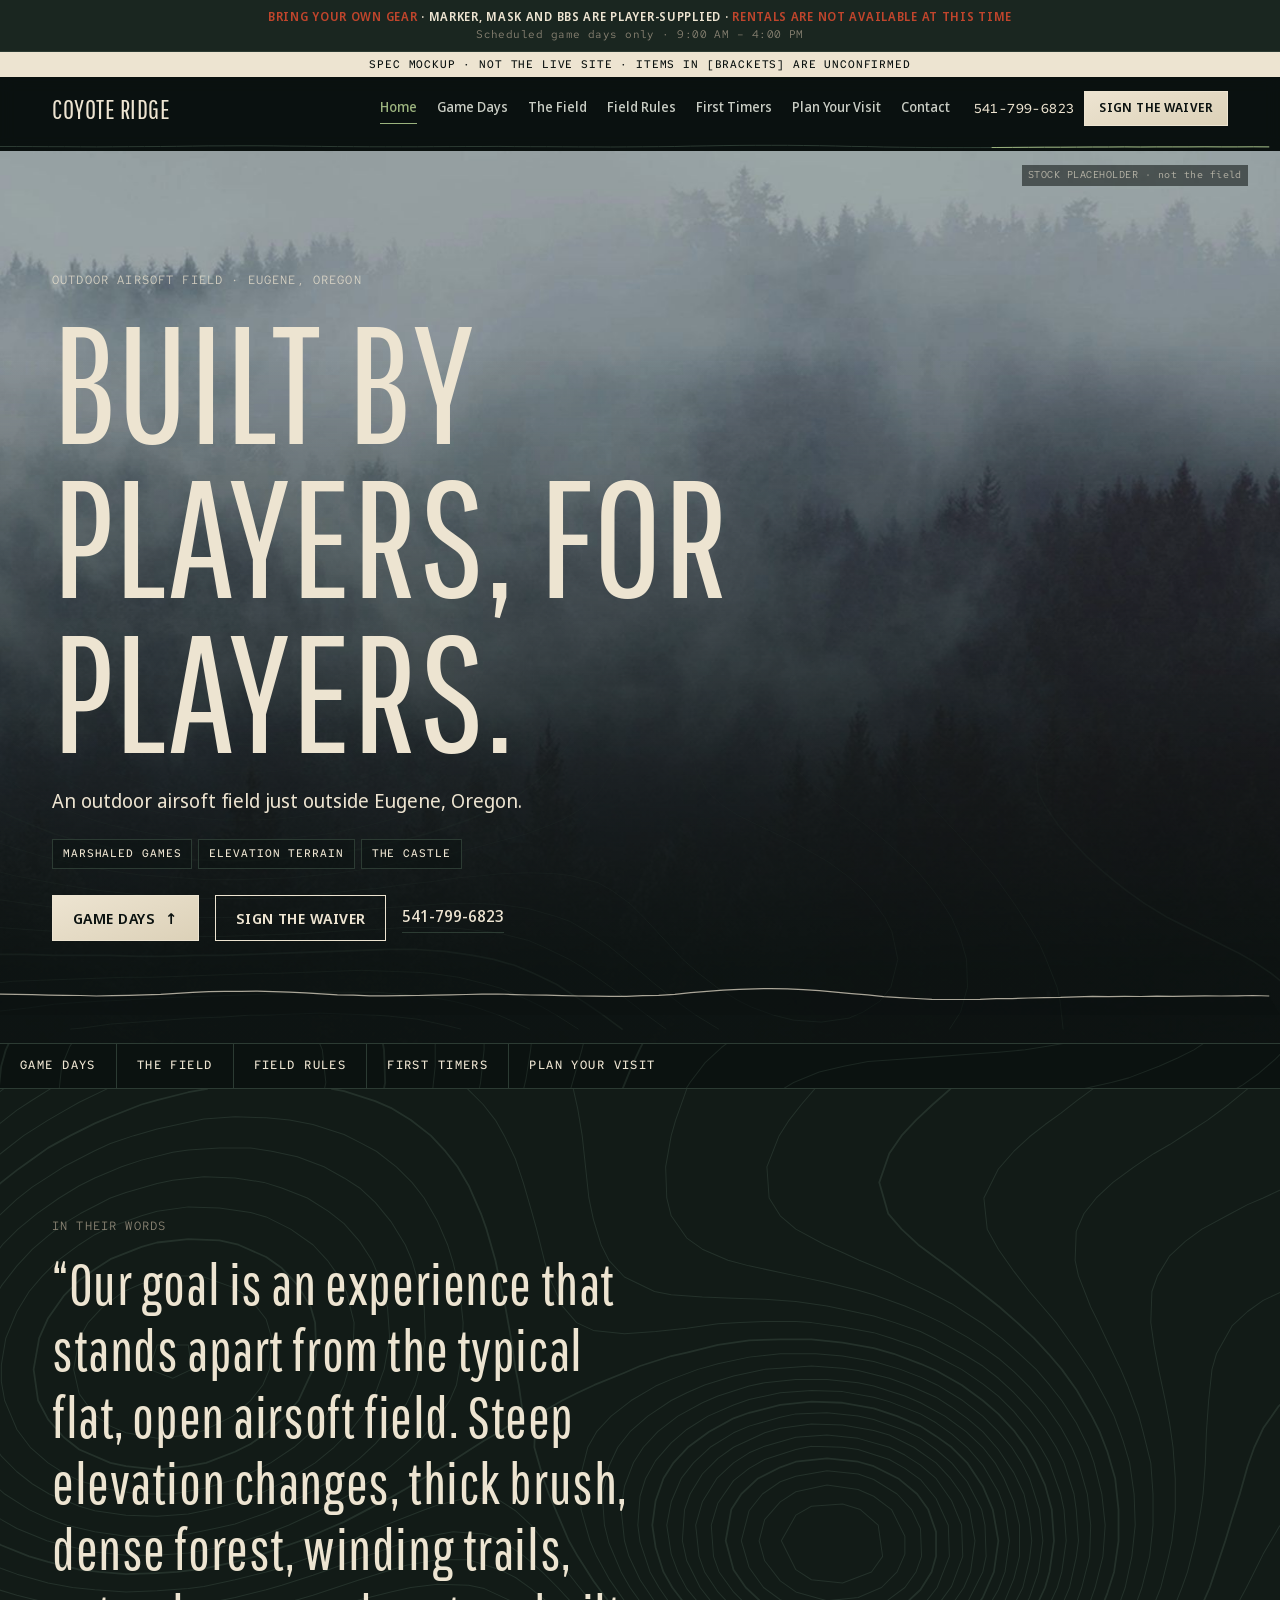
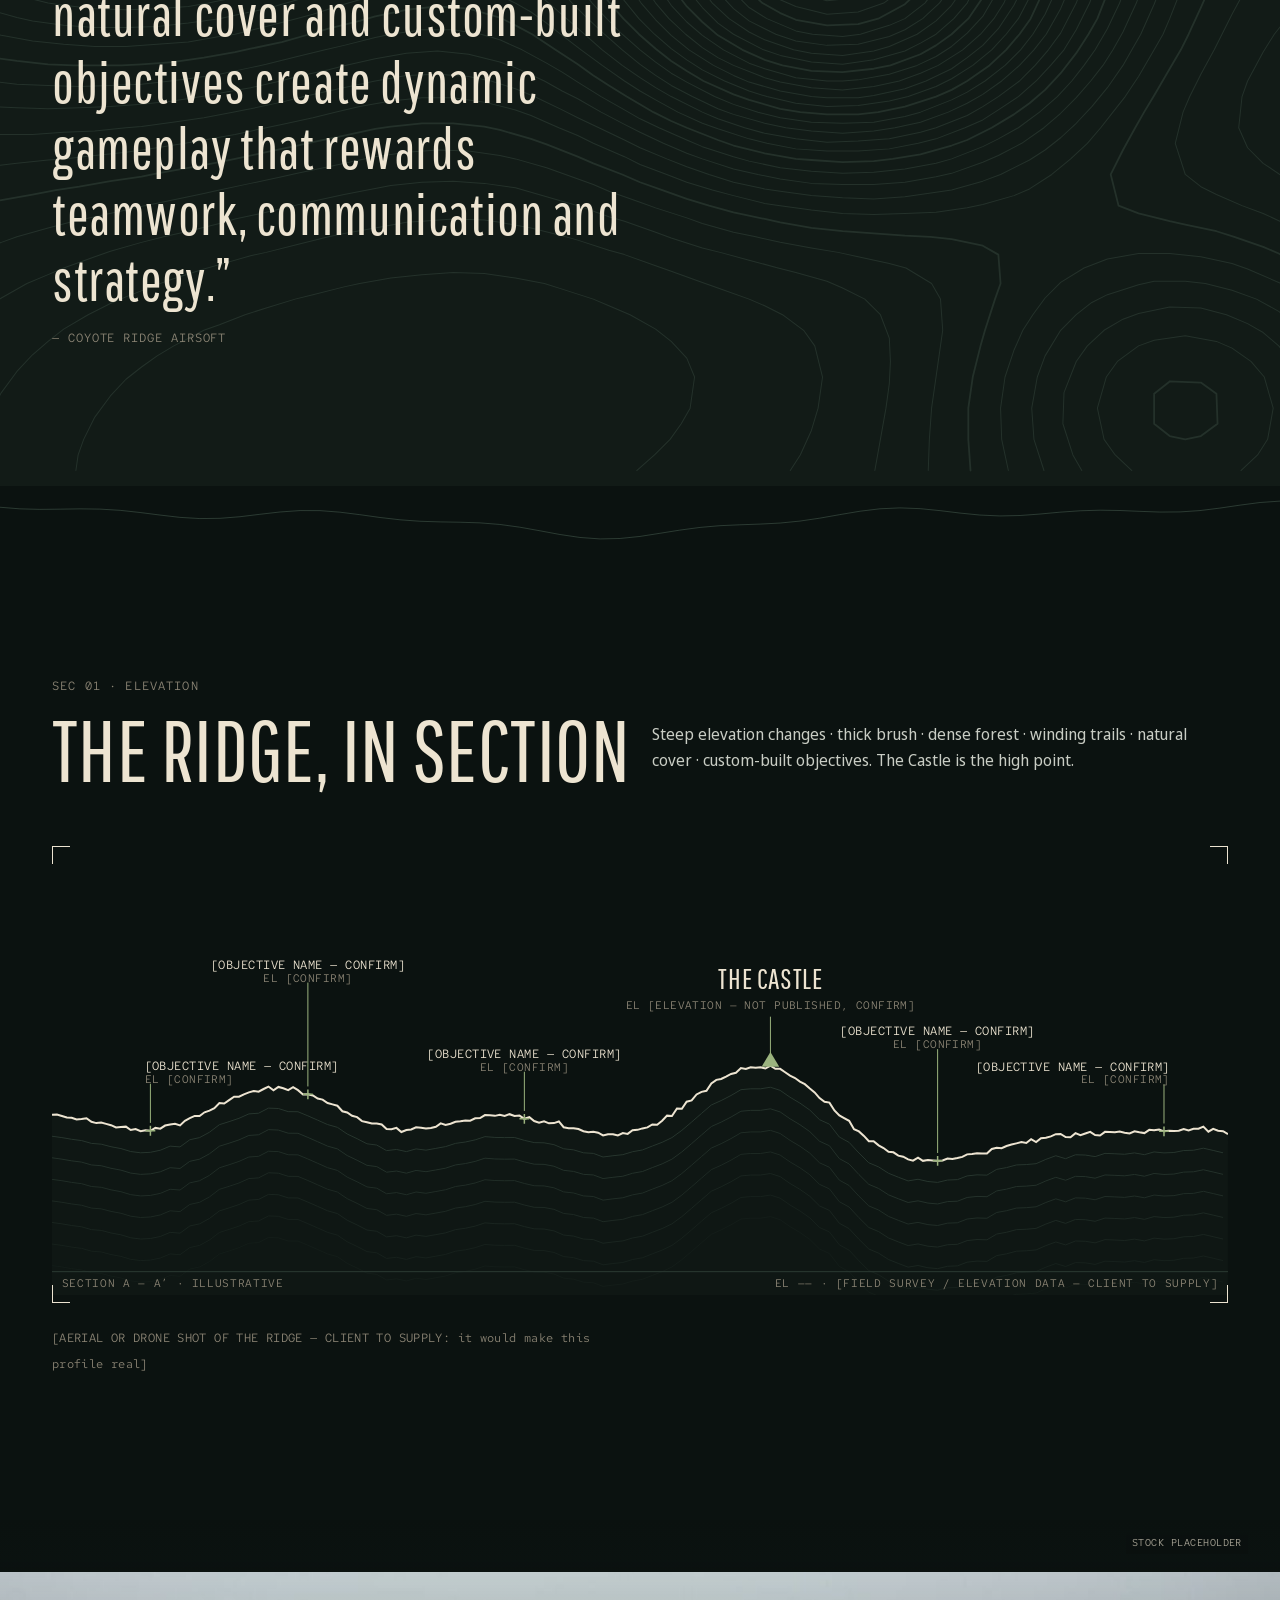
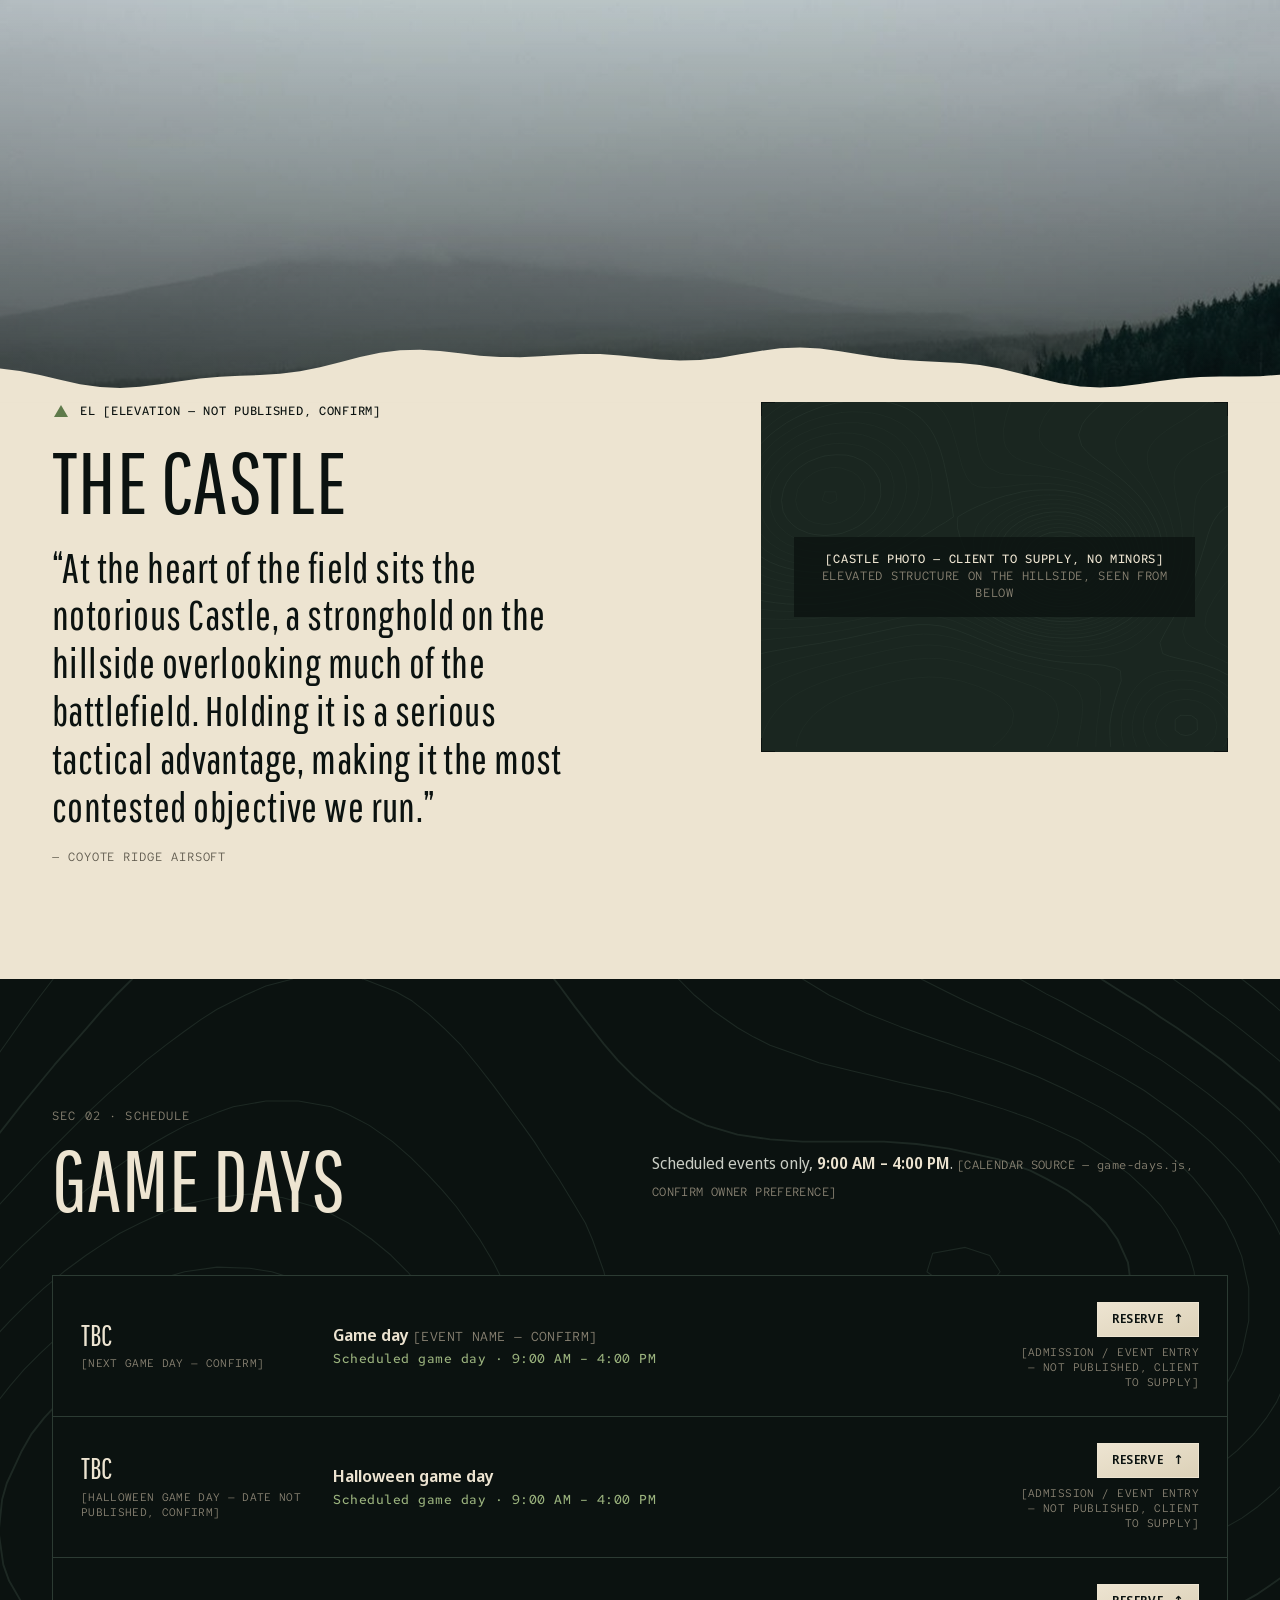
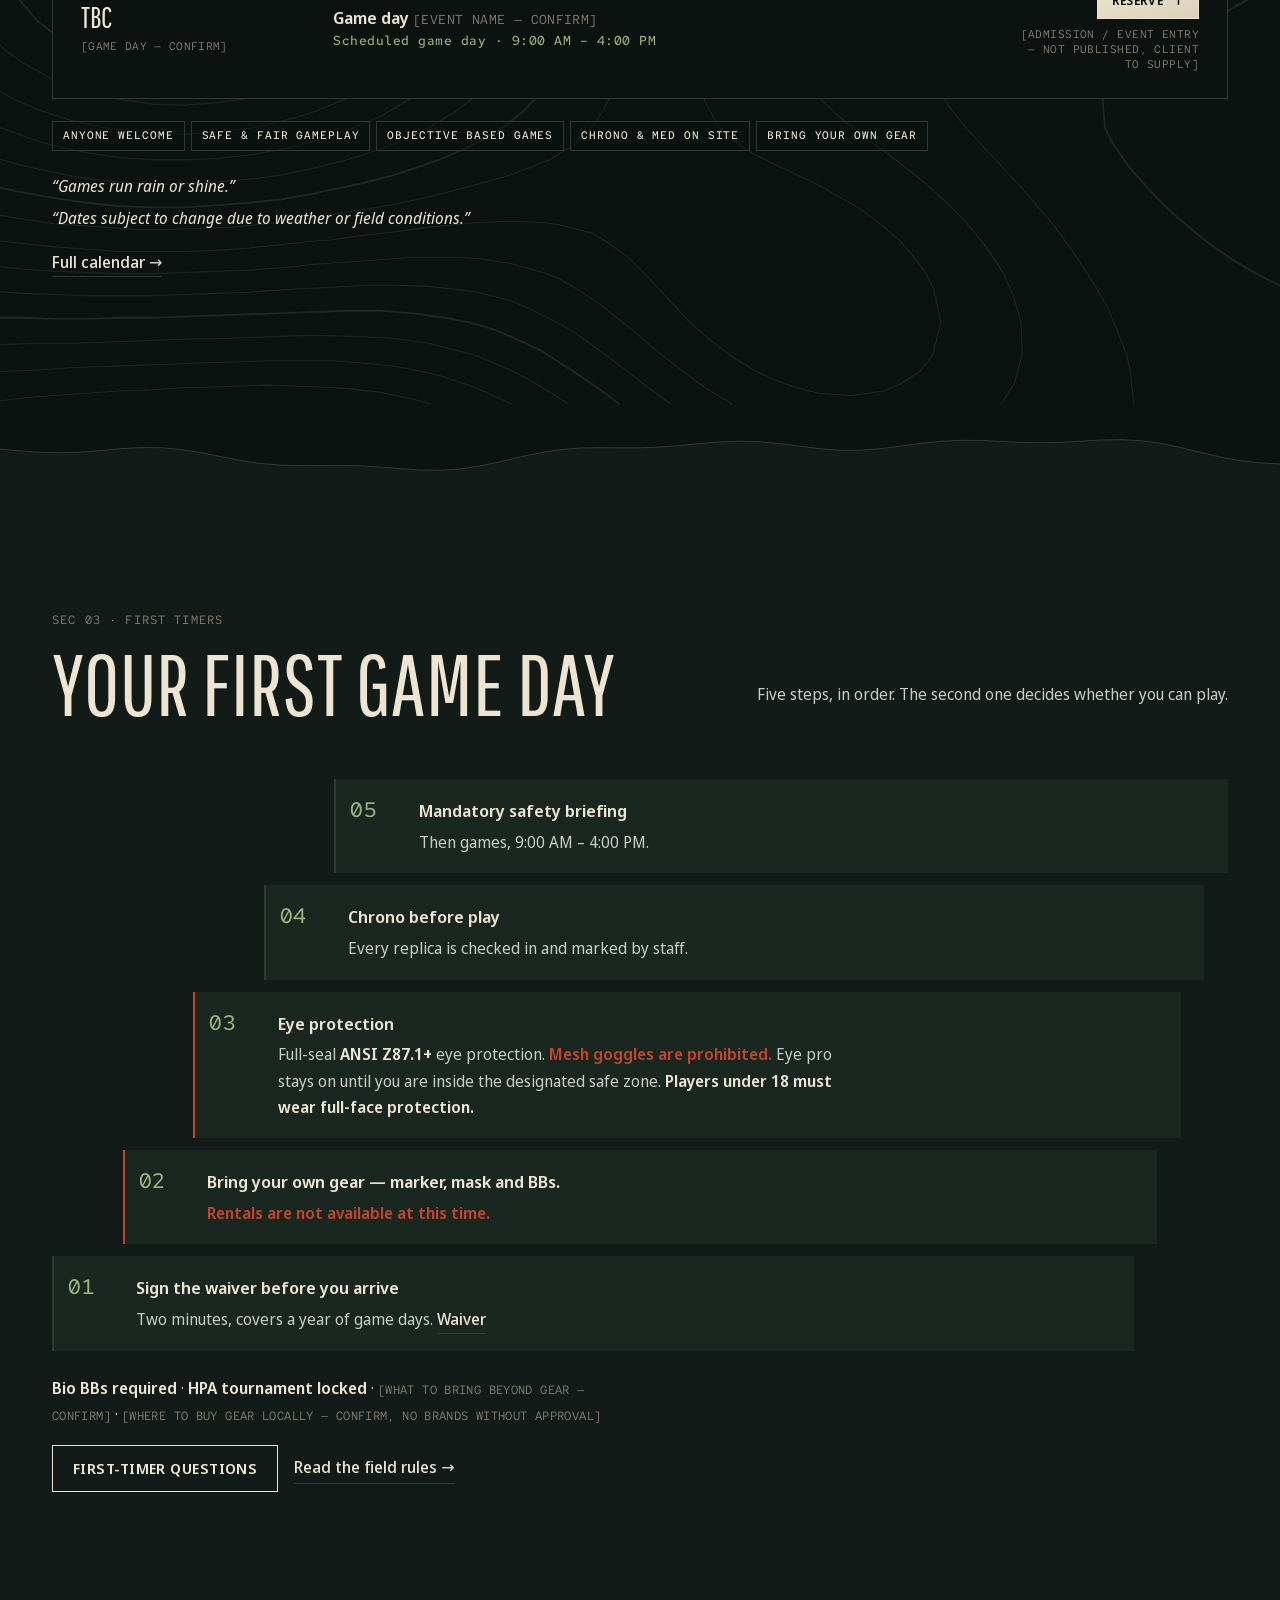
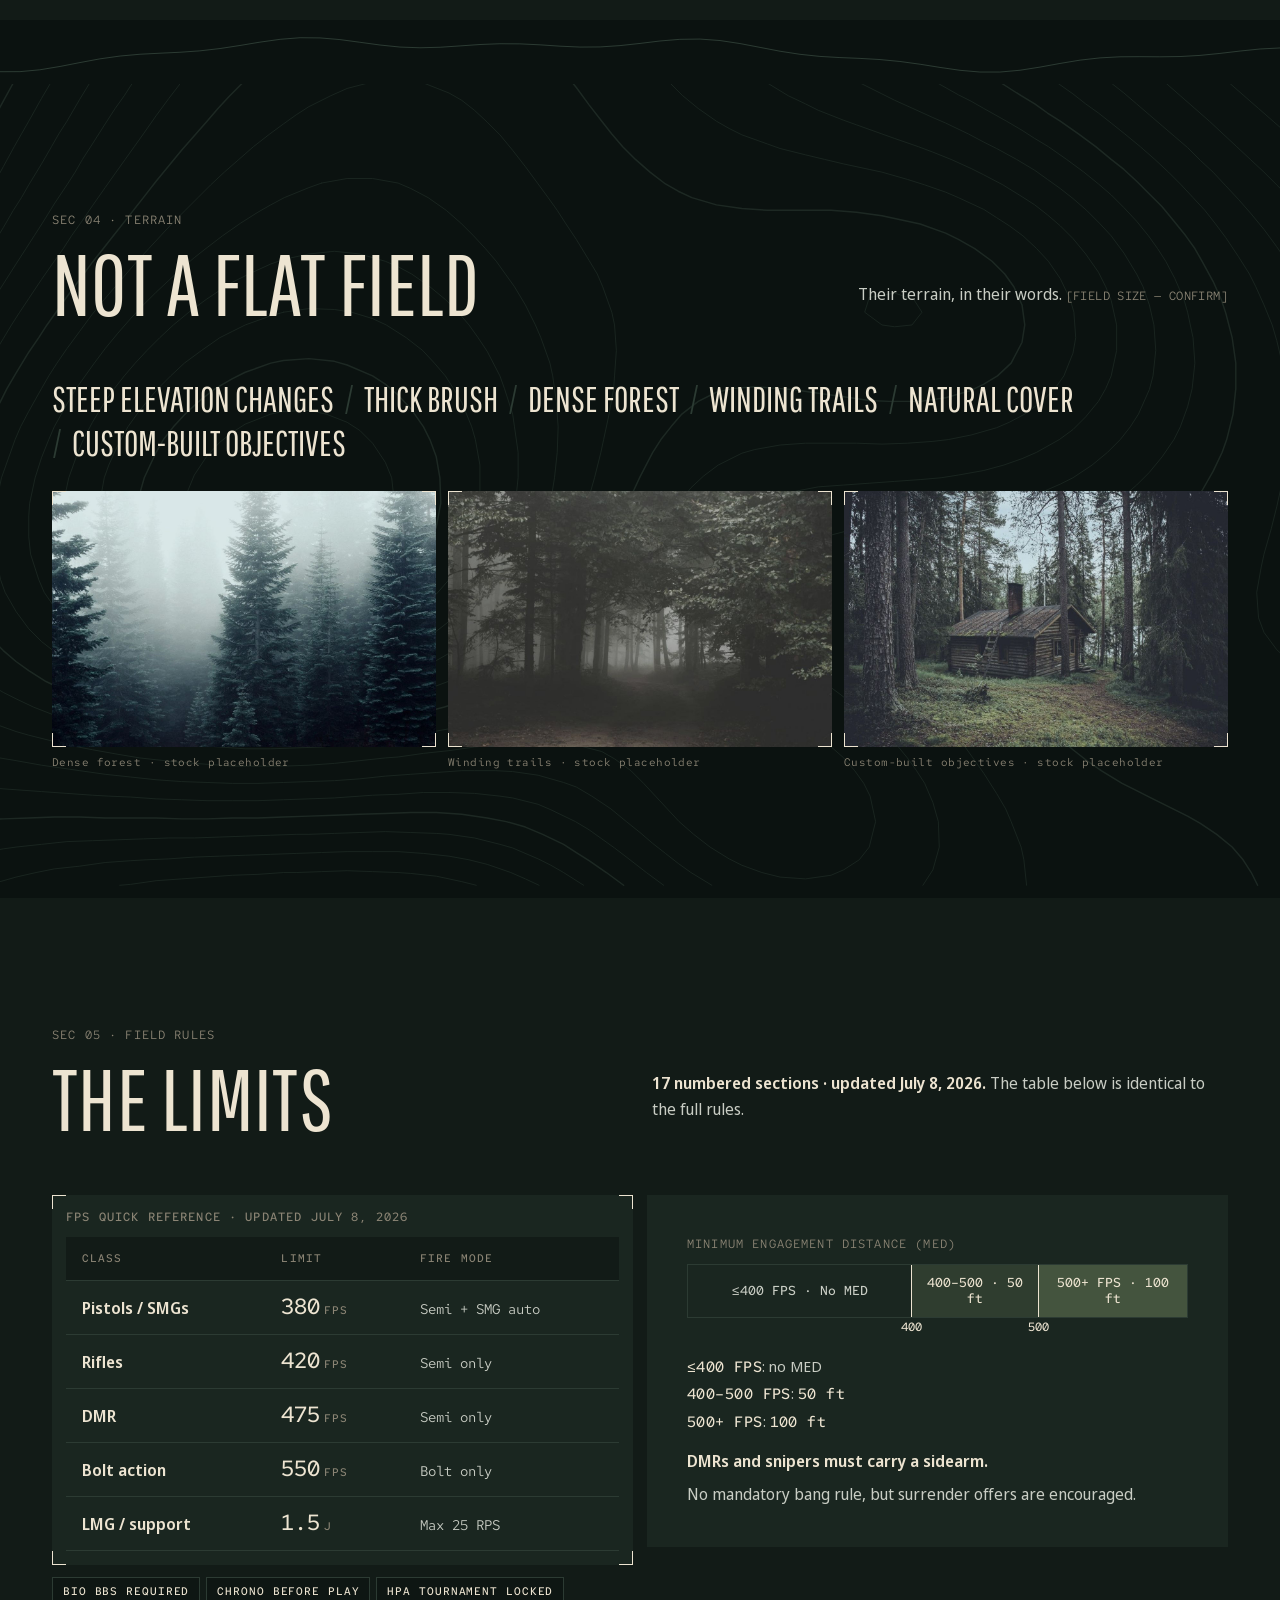
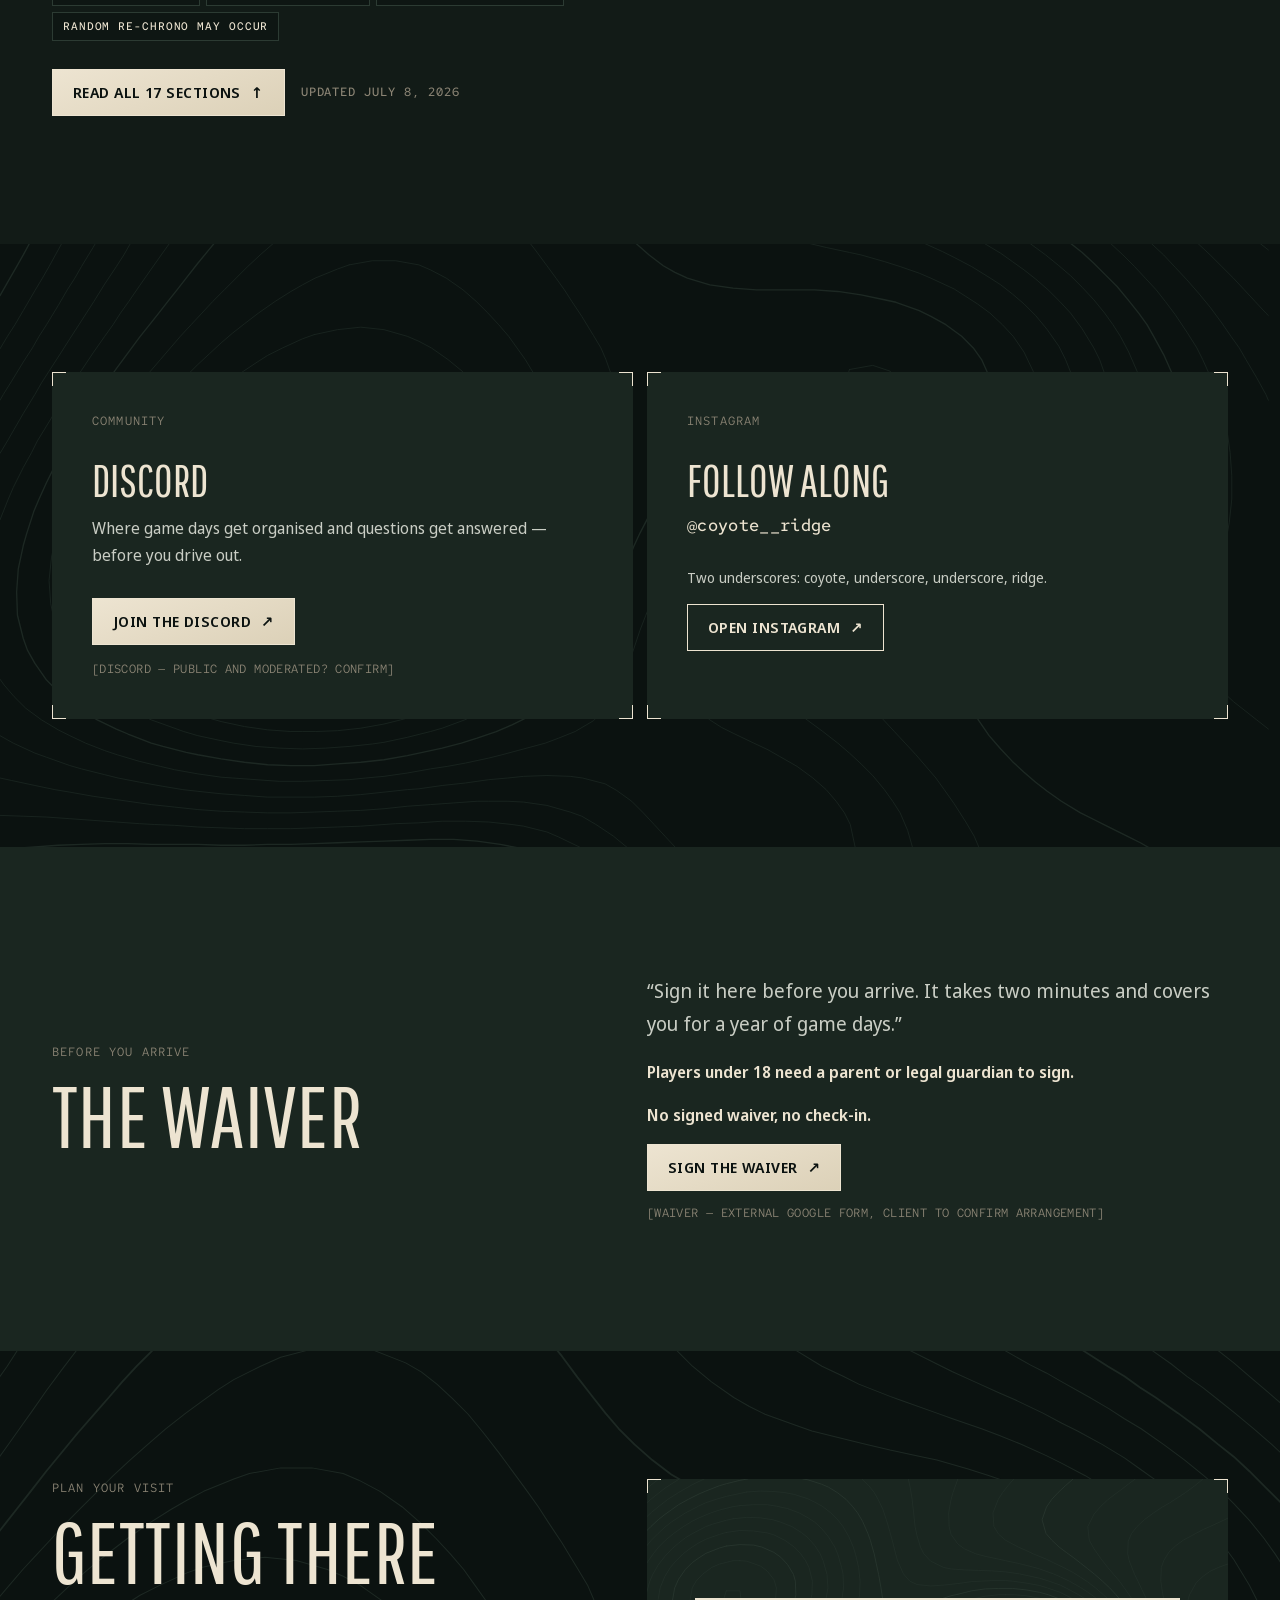
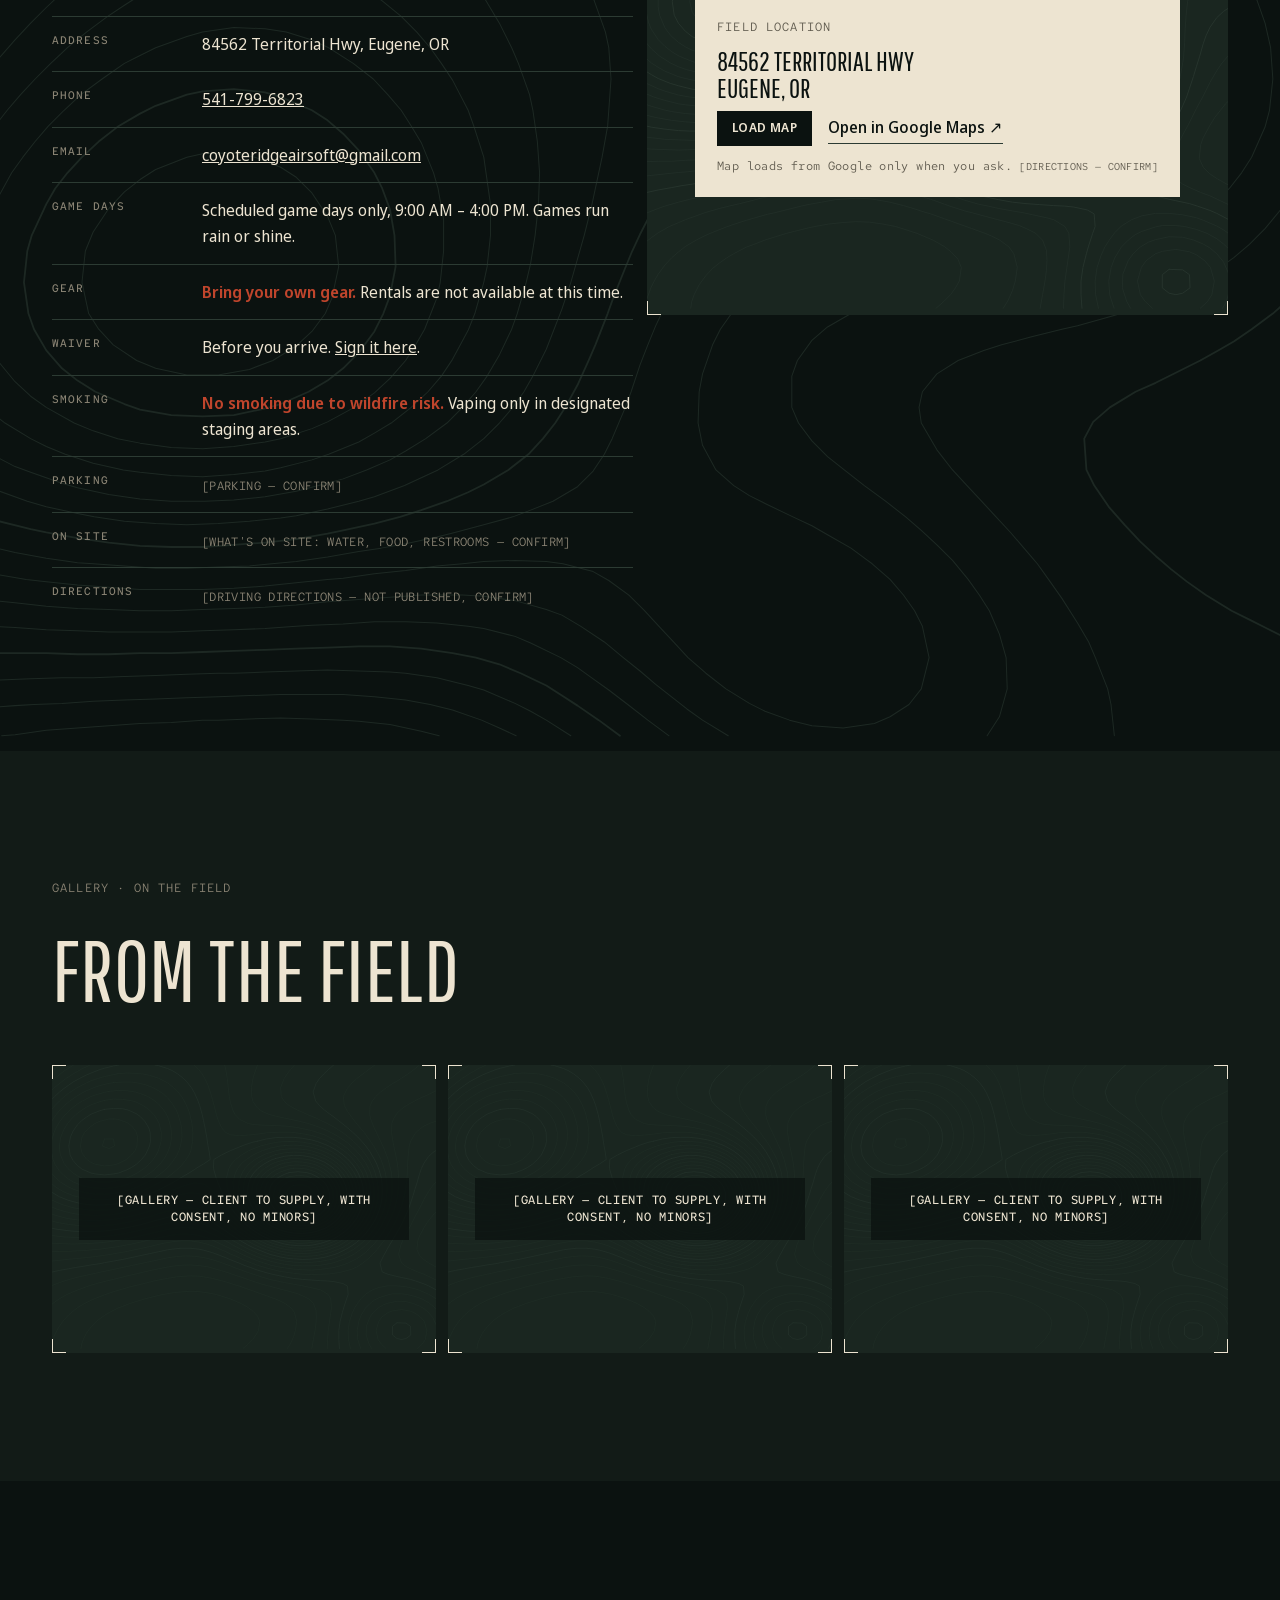
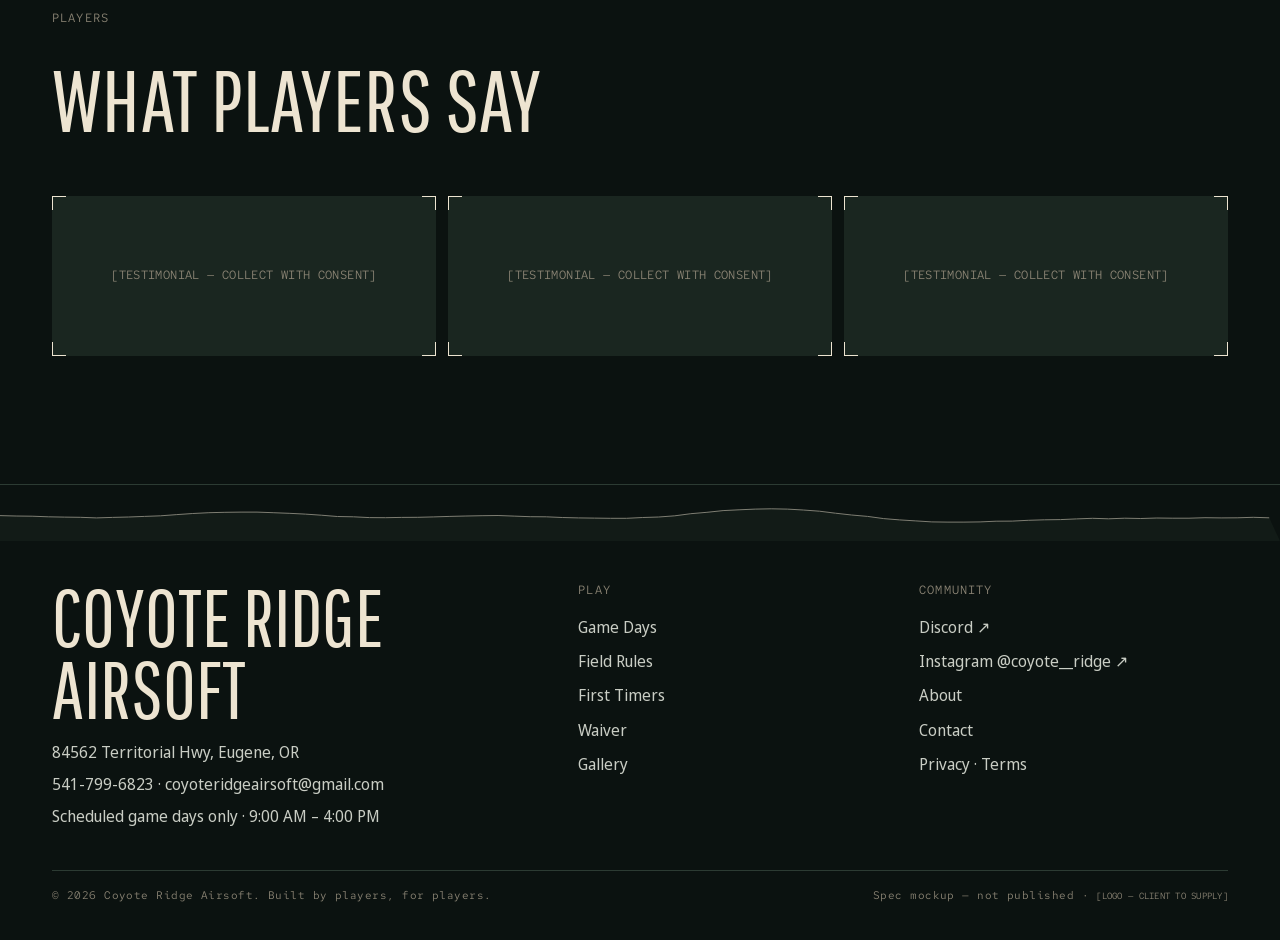
==== index.html @ 6d14355a "Preview: Coyote Ridge Airsoft spec mockup (noindex) Co-Authored-By: Claude Opus 5.5 <noreply@anthrop" ====
<!doctype html>
<html lang="en-US">
<head>
<meta charset="utf-8">
<meta name="viewport" content="width=device-width, initial-scale=1, viewport-fit=cover">
<title>Coyote Ridge Airsoft — Outdoor Airsoft Field in Eugene, Oregon</title>
<meta name="description" content="Outdoor airsoft field just outside Eugene, Oregon. Steep elevation, dense forest and the Castle. Scheduled game days 9:00 AM – 4:00 PM. Bring your own gear.">
<meta name="robots" content="noindex, nofollow">
<meta property="og:type" content="website">
<meta property="og:site_name" content="Coyote Ridge Airsoft">
<meta property="og:title" content="Coyote Ridge Airsoft — Outdoor Airsoft Field in Eugene, Oregon">
<meta property="og:description" content="Outdoor airsoft field just outside Eugene, Oregon. Steep elevation, dense forest and the Castle. Scheduled game days 9:00 AM – 4:00 PM. Bring your own gear.">
<meta property="og:image" content="https://coyoteridgeairsoft.com/images/og-card.jpg">
<meta property="og:image:width" content="1200">
<meta property="og:image:height" content="630">
<meta property="og:image:alt" content="Fog over a steep conifer hillside — Coyote Ridge Airsoft, Eugene, Oregon">
<meta name="twitter:card" content="summary_large_image">
<meta name="twitter:title" content="Coyote Ridge Airsoft — Outdoor Airsoft Field in Eugene, Oregon">
<meta name="twitter:description" content="Outdoor airsoft field just outside Eugene, Oregon. Steep elevation, dense forest and the Castle. Scheduled game days 9:00 AM – 4:00 PM. Bring your own gear.">
<meta name="twitter:image" content="https://coyoteridgeairsoft.com/images/og-card.jpg">
<meta name="theme-color" content="#0B1210">
<link rel="icon" href="favicon.svg" type="image/svg+xml">
<link rel="preconnect" href="https://fonts.googleapis.com">
<link rel="preconnect" href="https://fonts.gstatic.com" crossorigin>
<link href="https://fonts.googleapis.com/css2?family=Noto+Sans+Display:wght@400;500;600;700&amp;family=Pathway+Gothic+One&amp;family=Red+Hat+Mono:wght@400;500&amp;display=swap" rel="stylesheet">
<link rel="stylesheet" href="styles.css">
<script>document.documentElement.classList.add('js')</script>
</head>
<body>
<div class="gearstrip" role="note" aria-label="Gear requirement">
  <p><span class="flag">BRING YOUR OWN GEAR</span> · MARKER, MASK AND BBs ARE PLAYER-SUPPLIED · <span class="flag">RENTALS ARE NOT AVAILABLE AT THIS TIME</span>
  <small>Scheduled game days only · 9:00 AM – 4:00 PM</small></p>
</div>
<a class="skip" href="#main">Skip to content</a>
<div class="mock">Spec mockup · not the live site · items in [brackets] are unconfirmed</div>
<header class="site-head">
  <div class="wrap site-head__in">
    <a class="brand" href="index.html" aria-label="Coyote Ridge Airsoft — home"><span class="brand__name">Coyote Ridge</span></a>
    <nav class="nav" aria-label="Main"><a href="index.html" aria-current="page">Home</a><a href="game-days.html">Game Days</a><a href="the-field.html">The Field</a><a href="field-rules.html">Field Rules</a><a href="first-timers.html">First Timers</a><a href="plan-your-visit.html">Plan Your Visit</a><a href="contact.html">Contact</a></nav>
    <div class="head-actions">
      <a class="tel" href="tel:+15417996823">541-799-6823</a>
      <a class="btn btn--sm" href="waiver.html">Sign the Waiver</a>
      <button class="menu-btn" type="button" data-drawer-open aria-controls="drawer" aria-expanded="false">Menu</button>
    </div>
  </div>
  <svg class="head-strip" viewBox="0 0 1000 10" preserveAspectRatio="none" aria-hidden="true" focusable="false"><path class="line" d="M0.0 5.5 L12.6 5.5 L25.1 5.6 L37.7 5.7 L50.2 5.7 L62.8 5.8 L75.3 5.9 L87.9 5.8 L100.4 5.7 L113.0 5.6 L125.5 5.5 L138.1 5.3 L150.6 5.1 L163.2 4.9 L175.7 4.9 L188.3 4.8 L200.8 4.8 L213.4 4.9 L225.9 5.1 L238.5 5.2 L251.0 5.4 L263.6 5.6 L276.2 5.7 L288.7 5.8 L301.3 5.8 L313.8 5.8 L326.4 5.8 L338.9 5.7 L351.5 5.6 L364.0 5.5 L376.6 5.5 L389.1 5.4 L401.7 5.6 L414.2 5.7 L426.8 5.7 L439.3 5.8 L451.9 5.9 L464.4 5.9 L477.0 6.0 L489.5 5.9 L502.1 5.8 L514.6 5.7 L527.2 5.5 L539.7 5.1 L552.3 4.9 L564.9 4.6 L577.4 4.4 L590.0 4.3 L602.5 4.3 L615.1 4.3 L627.6 4.5 L640.2 4.7 L652.7 5.0 L665.3 5.4 L677.8 5.6 L690.4 6.0 L702.9 6.2 L715.5 6.4 L728.0 6.6 L740.6 6.6 L753.1 6.6 L765.7 6.6 L778.2 6.5 L790.8 6.4 L803.3 6.3 L815.9 6.2 L828.5 6.2 L841.0 6.1 L853.6 6.0 L866.1 6.0 L878.7 5.9 L891.2 6.0 L903.8 5.9 L916.3 5.9 L928.9 5.9 L941.4 5.8 L954.0 5.9 L966.5 5.9 L979.1 5.8 L991.6 5.9"/><path class="done" d="M0.0 5.5 L12.6 5.5 L25.1 5.6 L37.7 5.7 L50.2 5.7 L62.8 5.8 L75.3 5.9 L87.9 5.8 L100.4 5.7 L113.0 5.6 L125.5 5.5 L138.1 5.3 L150.6 5.1 L163.2 4.9 L175.7 4.9 L188.3 4.8 L200.8 4.8 L213.4 4.9 L225.9 5.1 L238.5 5.2 L251.0 5.4 L263.6 5.6 L276.2 5.7 L288.7 5.8 L301.3 5.8 L313.8 5.8 L326.4 5.8 L338.9 5.7 L351.5 5.6 L364.0 5.5 L376.6 5.5 L389.1 5.4 L401.7 5.6 L414.2 5.7 L426.8 5.7 L439.3 5.8 L451.9 5.9 L464.4 5.9 L477.0 6.0 L489.5 5.9 L502.1 5.8 L514.6 5.7 L527.2 5.5 L539.7 5.1 L552.3 4.9 L564.9 4.6 L577.4 4.4 L590.0 4.3 L602.5 4.3 L615.1 4.3 L627.6 4.5 L640.2 4.7 L652.7 5.0 L665.3 5.4 L677.8 5.6 L690.4 6.0 L702.9 6.2 L715.5 6.4 L728.0 6.6 L740.6 6.6 L753.1 6.6 L765.7 6.6 L778.2 6.5 L790.8 6.4 L803.3 6.3 L815.9 6.2 L828.5 6.2 L841.0 6.1 L853.6 6.0 L866.1 6.0 L878.7 5.9 L891.2 6.0 L903.8 5.9 L916.3 5.9 L928.9 5.9 L941.4 5.8 L954.0 5.9 L966.5 5.9 L979.1 5.8 L991.6 5.9" pathLength="1" style="stroke-dasharray:1;stroke-dashoffset:1"/></svg>
</header>
<div class="drawer" id="drawer" role="dialog" aria-modal="true" aria-label="Menu">
  <button class="menu-btn" type="button" data-drawer-close>Close</button>
  <a href="index.html" aria-current="page">Home</a><a href="game-days.html">Game Days</a><a href="the-field.html">The Field</a><a href="field-rules.html">Field Rules</a><a href="first-timers.html">First Timers</a><a href="plan-your-visit.html">Plan Your Visit</a><a href="contact.html">Contact</a>
  <div class="drawer__foot">
    <a class="btn" href="waiver.html" style="font-family:var(--sans);font-size:.92rem">Sign the Waiver</a>
    <a class="btn btn--line" href="tel:+15417996823" style="font-family:var(--sans);font-size:.92rem">Call 541-799-6823</a>
  </div>
</div>
<div class="climbmeter" aria-hidden="true"><svg viewBox="0 0 28 400" preserveAspectRatio="xMidYMid meet"><path class="ln" d="M15.1 400.0 L14.9 395.0 L14.8 390.0 L14.6 384.9 L14.4 379.9 L14.3 374.9 L14.1 369.9 L14.3 364.8 L14.5 359.8 L14.7 354.8 L15.0 349.8 L15.5 344.8 L16.0 339.8 L16.3 334.7 L16.5 329.7 L16.6 324.7 L16.6 319.7 L16.3 314.6 L16.1 309.6 L15.7 304.6 L15.2 299.6 L14.7 294.6 L14.5 289.5 L14.2 284.5 L14.1 279.5 L14.3 274.5 L14.3 269.4 L14.5 264.4 L14.7 259.4 L14.9 254.4 L15.0 249.4 L15.1 244.4 L14.8 239.3 L14.6 234.3 L14.6 229.3 L14.2 224.3 L14.1 219.2 L14.0 214.2 L13.9 209.2 L13.9 204.2 L14.2 199.2 L14.5 194.2 L15.0 189.1 L15.9 184.1 L16.5 179.1 L17.2 174.0 L17.6 169.0 L17.9 164.0 L18.0 159.0 L17.9 154.0 L17.5 149.0 L17.0 143.9 L16.1 138.9 L15.3 133.9 L14.7 128.9 L13.8 123.8 L13.2 118.8 L12.8 113.8 L12.3 108.8 L12.2 103.8 L12.2 98.8 L12.3 93.7 L12.6 88.7 L12.7 83.7 L13.0 78.7 L13.2 73.6 L13.3 68.6 L13.6 63.6 L13.9 58.6 L13.7 53.6 L13.9 48.5 L13.8 43.5 L14.0 38.5 L13.9 33.5 L13.9 28.4 L14.2 23.4 L14.1 18.4 L14.1 13.4 L14.3 8.4 L14.1 3.4"/><circle class="pt" cx="14.3" cy="376.6" r="3.2"/><circle class="pt" cx="16.8" cy="326.4" r="3.2"/><circle class="pt" cx="14.3" cy="276.2" r="3.2"/><circle class="pt" cx="14.3" cy="226.0" r="3.2"/><circle class="pt" cx="17.0" cy="175.7" r="3.2"/><circle class="pt" cx="14.0" cy="125.5" r="3.2"/><circle class="pt" cx="13.1" cy="75.3" r="3.2"/><circle class="pt" cx="14.1" cy="25.1" r="3.2"/><circle class="me" r="4.5" cx="14" cy="400"/></svg></div>
<main id="main">

<section class="hero" data-climb aria-label="Introduction">
  <div class="hero__img"><img data-parallax src="images/hero-ridge.jpg" srcset="images/hero-ridge-960.jpg 960w, images/hero-ridge.jpg 1920w" sizes="100vw" width="1920" height="1080" alt="Fog drifting over a steep hillside of dense conifer forest under flat, overcast light." fetchpriority="high"></div>
  <span class="imgcap">STOCK PLACEHOLDER · not the field</span>
  <div class="hero__copy">
    <div class="wrap">
      <span class="ref">Outdoor airsoft field · Eugene, Oregon</span>
      <h1>Built by players, for players.</h1>
      <p class="lede">An outdoor airsoft field just outside Eugene, Oregon.</p>
      <ul class="chips"><li>Marshaled games</li><li>Elevation terrain</li><li>The Castle</li></ul>
      <div class="cta-row">
        <a class="btn" href="game-days.html">Game Days <span class="arr">↑</span></a>
        <a class="btn btn--line" href="waiver.html">Sign the Waiver</a>
        <a class="textlink" href="tel:+15417996823">541-799-6823</a>
      </div>
    </div>
    <svg class="hero__strip" viewBox="0 0 1000 46" preserveAspectRatio="none" aria-hidden="true" focusable="false"><path class="fill" d="M0.0 25.1 L12.6 25.4 L25.1 25.6 L37.7 26.1 L50.2 26.3 L62.8 26.5 L75.3 27.0 L87.9 26.6 L100.4 26.3 L113.0 25.8 L125.5 25.3 L138.1 24.3 L150.6 23.4 L163.2 22.7 L175.7 22.4 L188.3 22.3 L200.8 22.2 L213.4 22.7 L225.9 23.2 L238.5 23.9 L251.0 24.8 L263.6 25.9 L276.2 26.1 L288.7 26.8 L301.3 26.9 L313.8 26.6 L326.4 26.5 L338.9 26.2 L351.5 25.8 L364.0 25.5 L376.6 25.2 L389.1 25.0 L401.7 25.6 L414.2 26.0 L426.8 26.1 L439.3 26.7 L451.9 27.0 L464.4 27.2 L477.0 27.4 L489.5 27.3 L502.1 26.7 L514.6 26.3 L527.2 25.3 L539.7 23.6 L552.3 22.4 L564.9 21.1 L577.4 20.4 L590.0 19.8 L602.5 19.6 L615.1 19.8 L627.6 20.6 L640.2 21.6 L652.7 23.2 L665.3 24.6 L677.8 25.8 L690.4 27.6 L702.9 28.7 L715.5 29.5 L728.0 30.3 L740.6 30.5 L753.1 30.5 L765.7 30.3 L778.2 29.7 L790.8 29.6 L803.3 29.0 L815.9 28.6 L828.5 28.4 L841.0 27.8 L853.6 27.4 L866.1 27.7 L878.7 27.3 L891.2 27.5 L903.8 27.1 L916.3 27.3 L928.9 27.2 L941.4 26.8 L954.0 27.0 L966.5 26.9 L979.1 26.5 L991.6 27.0 L1000 46 L0 46Z"/><path class="line" d="M0.0 25.1 L12.6 25.4 L25.1 25.6 L37.7 26.1 L50.2 26.3 L62.8 26.5 L75.3 27.0 L87.9 26.6 L100.4 26.3 L113.0 25.8 L125.5 25.3 L138.1 24.3 L150.6 23.4 L163.2 22.7 L175.7 22.4 L188.3 22.3 L200.8 22.2 L213.4 22.7 L225.9 23.2 L238.5 23.9 L251.0 24.8 L263.6 25.9 L276.2 26.1 L288.7 26.8 L301.3 26.9 L313.8 26.6 L326.4 26.5 L338.9 26.2 L351.5 25.8 L364.0 25.5 L376.6 25.2 L389.1 25.0 L401.7 25.6 L414.2 26.0 L426.8 26.1 L439.3 26.7 L451.9 27.0 L464.4 27.2 L477.0 27.4 L489.5 27.3 L502.1 26.7 L514.6 26.3 L527.2 25.3 L539.7 23.6 L552.3 22.4 L564.9 21.1 L577.4 20.4 L590.0 19.8 L602.5 19.6 L615.1 19.8 L627.6 20.6 L640.2 21.6 L652.7 23.2 L665.3 24.6 L677.8 25.8 L690.4 27.6 L702.9 28.7 L715.5 29.5 L728.0 30.3 L740.6 30.5 L753.1 30.5 L765.7 30.3 L778.2 29.7 L790.8 29.6 L803.3 29.0 L815.9 28.6 L828.5 28.4 L841.0 27.8 L853.6 27.4 L866.1 27.7 L878.7 27.3 L891.2 27.5 L903.8 27.1 L916.3 27.3 L928.9 27.2 L941.4 26.8 L954.0 27.0 L966.5 26.9 L979.1 26.5 L991.6 27.0"/></svg>
  </div>
</section>

<nav class="subnav" aria-label="Sections"><ul class="wrap">
  <li><a href="#game-days">Game Days</a></li><li><a href="#the-field">The Field</a></li><li><a href="#field-rules">Field Rules</a></li><li><a href="#first-timers">First Timers</a></li><li><a href="#plan-your-visit">Plan Your Visit</a></li>
</ul></nav>

<section class="section section--band topo-tight" data-climb>
  <div class="wrap rise">
    <span class="ref">In their words</span>
    <blockquote style="margin:0"><p class="quote quote--xl">“Our goal is an experience that stands apart from the typical flat, open airsoft field. Steep elevation changes, thick brush, dense forest, winding trails, natural cover and custom-built objectives create dynamic gameplay that rewards teamwork, communication and strategy.”</p></blockquote>
    <p class="attr">— Coyote Ridge Airsoft</p>
  </div>
</section>
<svg class="ridge" viewBox="0 0 1000 100" preserveAspectRatio="none" aria-hidden="true" focusable="false"><path d="M0 100 L0.0 33.2 L15.6 35.7 L31.2 36.5 L46.9 36.2 L62.5 35.7 L78.1 36.1 L93.8 38.0 L109.4 41.4 L125.0 45.4 L140.6 49.0 L156.2 50.9 L171.9 50.5 L187.5 48.0 L203.1 44.2 L218.8 40.6 L234.4 38.4 L250.0 38.5 L265.6 40.9 L281.2 44.8 L296.9 49.2 L312.5 52.8 L328.1 55.1 L343.8 56.1 L359.4 56.6 L375.0 57.6 L390.6 60.1 L406.2 64.4 L421.9 70.0 L437.5 75.8 L453.1 80.4 L468.8 82.7 L484.4 82.0 L500.0 78.8 L515.6 73.9 L531.2 68.9 L546.9 64.7 L562.5 62.0 L578.1 60.6 L593.8 59.5 L609.4 57.9 L625.0 54.8 L640.6 50.2 L656.2 44.7 L671.9 39.4 L687.5 35.6 L703.1 34.2 L718.8 35.4 L734.4 38.5 L750.0 42.3 L765.6 45.4 L781.2 46.8 L796.9 46.1 L812.5 43.8 L828.1 40.9 L843.8 38.7 L859.4 37.8 L875.0 38.3 L890.6 39.6 L906.2 40.7 L921.9 40.5 L937.5 38.4 L953.1 34.5 L968.8 29.9 L984.4 25.8 L1000.0 23.6 L1000 100Z" fill="#0B1210"/><path class="line" d="M0.0 33.2 L15.6 35.7 L31.2 36.5 L46.9 36.2 L62.5 35.7 L78.1 36.1 L93.8 38.0 L109.4 41.4 L125.0 45.4 L140.6 49.0 L156.2 50.9 L171.9 50.5 L187.5 48.0 L203.1 44.2 L218.8 40.6 L234.4 38.4 L250.0 38.5 L265.6 40.9 L281.2 44.8 L296.9 49.2 L312.5 52.8 L328.1 55.1 L343.8 56.1 L359.4 56.6 L375.0 57.6 L390.6 60.1 L406.2 64.4 L421.9 70.0 L437.5 75.8 L453.1 80.4 L468.8 82.7 L484.4 82.0 L500.0 78.8 L515.6 73.9 L531.2 68.9 L546.9 64.7 L562.5 62.0 L578.1 60.6 L593.8 59.5 L609.4 57.9 L625.0 54.8 L640.6 50.2 L656.2 44.7 L671.9 39.4 L687.5 35.6 L703.1 34.2 L718.8 35.4 L734.4 38.5 L750.0 42.3 L765.6 45.4 L781.2 46.8 L796.9 46.1 L812.5 43.8 L828.1 40.9 L843.8 38.7 L859.4 37.8 L875.0 38.3 L890.6 39.6 L906.2 40.7 L921.9 40.5 L937.5 38.4 L953.1 34.5 L968.8 29.9 L984.4 25.8 L1000.0 23.6"/></svg>

<section class="section" id="the-field" data-climb>
  <div class="wrap">
    <div class="head head--split">
      <div><span class="ref">SEC 01 · Elevation</span><h2>The ridge, in section</h2></div>
      <p>Steep elevation changes · thick brush · dense forest · winding trails · natural cover · custom-built objectives. The Castle is the high point.</p>
    </div>
    <div class="profile brk" style="--bl:18px">
  <div class="profile__scroll">
  <svg viewBox="0 0 1200 440" role="img" aria-labelledby="prof-cap">
    <title id="prof-cap">Cross-section of the ridge (illustrative). The Castle is the high point. Objective names and elevations are not yet published.</title>
    <defs><clipPath id="below"><path d="M0.0 255.8 L5.0 255.7 L10.1 257.2 L15.1 258.7 L20.0 258.9 L25.1 260.7 L30.1 260.2 L35.2 259.4 L40.2 263.1 L45.2 264.4 L50.2 263.9 L55.2 265.2 L60.2 266.5 L65.3 268.9 L70.3 268.4 L75.4 268.0 L80.3 271.4 L85.3 270.5 L90.4 272.7 L95.4 271.7 L100.4 272.2 L105.5 269.3 L110.5 270.1 L115.4 266.9 L120.5 265.9 L125.5 265.0 L130.6 266.7 L135.6 262.0 L140.6 259.4 L145.6 257.1 L150.6 257.2 L155.6 253.4 L160.7 251.7 L165.7 249.1 L170.8 244.0 L175.7 244.4 L180.7 240.9 L185.8 237.4 L190.8 237.5 L195.8 235.0 L200.9 233.0 L205.8 231.7 L210.8 232.3 L215.9 229.6 L220.9 227.1 L226.0 231.0 L231.0 227.5 L236.0 228.9 L241.0 230.7 L246.0 227.8 L251.0 230.8 L256.1 235.1 L261.1 235.0 L266.2 236.2 L271.1 239.4 L276.1 240.4 L281.2 243.9 L286.2 245.3 L291.2 246.7 L296.3 252.3 L301.2 253.5 L306.2 256.9 L311.3 258.3 L316.3 262.4 L321.4 263.5 L326.4 264.8 L331.4 264.8 L336.4 265.8 L341.4 270.5 L346.4 270.7 L351.5 269.3 L356.5 273.5 L361.6 271.5 L366.5 270.9 L371.5 268.7 L376.6 269.1 L381.6 270.0 L386.6 269.3 L391.7 268.2 L396.6 264.7 L401.6 266.4 L406.7 265.1 L411.7 263.1 L416.8 262.6 L421.8 261.7 L426.7 262.0 L431.8 259.5 L436.8 259.3 L441.8 256.2 L446.9 256.4 L451.9 257.0 L457.0 255.8 L461.9 257.2 L466.9 255.3 L472.0 257.1 L477.0 256.7 L482.0 260.0 L487.1 258.4 L492.0 262.3 L497.0 263.9 L502.1 262.5 L507.1 264.6 L512.2 264.4 L517.2 262.7 L522.1 268.6 L527.2 269.6 L532.2 269.7 L537.2 270.5 L542.3 272.7 L547.3 273.7 L552.4 273.3 L557.3 274.2 L562.3 277.0 L567.4 275.8 L572.4 275.7 L577.4 277.0 L582.5 274.6 L587.4 275.4 L592.4 271.6 L597.5 271.3 L602.5 269.8 L607.6 268.8 L612.6 265.8 L617.5 266.0 L622.6 262.0 L627.6 256.8 L632.6 257.2 L637.7 249.5 L642.7 249.8 L647.6 242.6 L652.7 241.3 L657.7 235.2 L662.8 232.5 L667.8 231.4 L672.8 223.9 L677.9 220.3 L682.8 219.4 L687.8 216.9 L692.9 214.2 L697.9 213.1 L703.0 208.3 L708.0 209.2 L712.9 207.4 L718.0 207.9 L723.0 207.4 L728.0 208.7 L733.1 205.8 L738.1 209.0 L743.0 209.0 L748.1 212.5 L753.1 216.0 L758.2 218.4 L763.2 222.0 L768.2 224.7 L773.3 229.1 L778.2 233.1 L783.2 238.9 L788.3 242.6 L793.3 243.5 L798.4 251.5 L803.4 256.6 L808.3 259.2 L813.4 262.1 L818.4 270.6 L823.4 272.9 L828.5 277.5 L833.5 282.9 L838.4 282.8 L843.5 287.1 L848.5 289.8 L853.6 293.6 L858.6 294.2 L863.6 297.6 L868.6 298.7 L873.6 301.4 L878.6 302.7 L883.7 299.7 L888.7 302.9 L893.8 302.0 L898.8 302.5 L903.7 302.9 L908.8 302.6 L913.8 300.5 L918.8 301.1 L923.9 300.1 L928.9 298.9 L933.8 296.3 L938.9 295.9 L943.9 295.2 L949.0 295.5 L954.0 295.5 L959.0 290.8 L964.0 289.6 L969.0 290.0 L974.0 287.8 L979.1 286.3 L984.1 285.1 L989.2 283.8 L994.2 284.7 L999.1 280.8 L1004.2 283.8 L1009.2 279.8 L1014.2 279.4 L1019.3 278.0 L1024.3 275.7 L1029.2 275.5 L1034.3 278.7 L1039.3 278.8 L1044.4 274.7 L1049.4 276.8 L1054.4 275.0 L1059.4 273.3 L1064.4 276.6 L1069.4 277.0 L1074.5 273.3 L1079.5 273.4 L1084.6 273.7 L1089.5 273.0 L1094.5 274.2 L1099.6 275.0 L1104.6 272.8 L1109.6 273.8 L1114.7 274.6 L1119.7 271.3 L1124.6 271.8 L1129.7 271.0 L1134.7 272.8 L1139.8 272.1 L1144.8 272.4 L1149.8 272.1 L1154.8 270.4 L1159.8 271.8 L1164.8 270.1 L1169.9 270.2 L1174.9 268.0 L1180.0 273.2 L1184.9 270.3 L1189.9 272.2 L1195.0 272.7 L1200.0 275.6 L1200 440 L0 440Z"/></clipPath></defs>
    <path d="M0.0 255.8 L5.0 255.7 L10.1 257.2 L15.1 258.7 L20.0 258.9 L25.1 260.7 L30.1 260.2 L35.2 259.4 L40.2 263.1 L45.2 264.4 L50.2 263.9 L55.2 265.2 L60.2 266.5 L65.3 268.9 L70.3 268.4 L75.4 268.0 L80.3 271.4 L85.3 270.5 L90.4 272.7 L95.4 271.7 L100.4 272.2 L105.5 269.3 L110.5 270.1 L115.4 266.9 L120.5 265.9 L125.5 265.0 L130.6 266.7 L135.6 262.0 L140.6 259.4 L145.6 257.1 L150.6 257.2 L155.6 253.4 L160.7 251.7 L165.7 249.1 L170.8 244.0 L175.7 244.4 L180.7 240.9 L185.8 237.4 L190.8 237.5 L195.8 235.0 L200.9 233.0 L205.8 231.7 L210.8 232.3 L215.9 229.6 L220.9 227.1 L226.0 231.0 L231.0 227.5 L236.0 228.9 L241.0 230.7 L246.0 227.8 L251.0 230.8 L256.1 235.1 L261.1 235.0 L266.2 236.2 L271.1 239.4 L276.1 240.4 L281.2 243.9 L286.2 245.3 L291.2 246.7 L296.3 252.3 L301.2 253.5 L306.2 256.9 L311.3 258.3 L316.3 262.4 L321.4 263.5 L326.4 264.8 L331.4 264.8 L336.4 265.8 L341.4 270.5 L346.4 270.7 L351.5 269.3 L356.5 273.5 L361.6 271.5 L366.5 270.9 L371.5 268.7 L376.6 269.1 L381.6 270.0 L386.6 269.3 L391.7 268.2 L396.6 264.7 L401.6 266.4 L406.7 265.1 L411.7 263.1 L416.8 262.6 L421.8 261.7 L426.7 262.0 L431.8 259.5 L436.8 259.3 L441.8 256.2 L446.9 256.4 L451.9 257.0 L457.0 255.8 L461.9 257.2 L466.9 255.3 L472.0 257.1 L477.0 256.7 L482.0 260.0 L487.1 258.4 L492.0 262.3 L497.0 263.9 L502.1 262.5 L507.1 264.6 L512.2 264.4 L517.2 262.7 L522.1 268.6 L527.2 269.6 L532.2 269.7 L537.2 270.5 L542.3 272.7 L547.3 273.7 L552.4 273.3 L557.3 274.2 L562.3 277.0 L567.4 275.8 L572.4 275.7 L577.4 277.0 L582.5 274.6 L587.4 275.4 L592.4 271.6 L597.5 271.3 L602.5 269.8 L607.6 268.8 L612.6 265.8 L617.5 266.0 L622.6 262.0 L627.6 256.8 L632.6 257.2 L637.7 249.5 L642.7 249.8 L647.6 242.6 L652.7 241.3 L657.7 235.2 L662.8 232.5 L667.8 231.4 L672.8 223.9 L677.9 220.3 L682.8 219.4 L687.8 216.9 L692.9 214.2 L697.9 213.1 L703.0 208.3 L708.0 209.2 L712.9 207.4 L718.0 207.9 L723.0 207.4 L728.0 208.7 L733.1 205.8 L738.1 209.0 L743.0 209.0 L748.1 212.5 L753.1 216.0 L758.2 218.4 L763.2 222.0 L768.2 224.7 L773.3 229.1 L778.2 233.1 L783.2 238.9 L788.3 242.6 L793.3 243.5 L798.4 251.5 L803.4 256.6 L808.3 259.2 L813.4 262.1 L818.4 270.6 L823.4 272.9 L828.5 277.5 L833.5 282.9 L838.4 282.8 L843.5 287.1 L848.5 289.8 L853.6 293.6 L858.6 294.2 L863.6 297.6 L868.6 298.7 L873.6 301.4 L878.6 302.7 L883.7 299.7 L888.7 302.9 L893.8 302.0 L898.8 302.5 L903.7 302.9 L908.8 302.6 L913.8 300.5 L918.8 301.1 L923.9 300.1 L928.9 298.9 L933.8 296.3 L938.9 295.9 L943.9 295.2 L949.0 295.5 L954.0 295.5 L959.0 290.8 L964.0 289.6 L969.0 290.0 L974.0 287.8 L979.1 286.3 L984.1 285.1 L989.2 283.8 L994.2 284.7 L999.1 280.8 L1004.2 283.8 L1009.2 279.8 L1014.2 279.4 L1019.3 278.0 L1024.3 275.7 L1029.2 275.5 L1034.3 278.7 L1039.3 278.8 L1044.4 274.7 L1049.4 276.8 L1054.4 275.0 L1059.4 273.3 L1064.4 276.6 L1069.4 277.0 L1074.5 273.3 L1079.5 273.4 L1084.6 273.7 L1089.5 273.0 L1094.5 274.2 L1099.6 275.0 L1104.6 272.8 L1109.6 273.8 L1114.7 274.6 L1119.7 271.3 L1124.6 271.8 L1129.7 271.0 L1134.7 272.8 L1139.8 272.1 L1144.8 272.4 L1149.8 272.1 L1154.8 270.4 L1159.8 271.8 L1164.8 270.1 L1169.9 270.2 L1174.9 268.0 L1180.0 273.2 L1184.9 270.3 L1189.9 272.2 L1195.0 272.7 L1200.0 275.6 L1200 440 L0 440Z" fill="#0F1714"/><g clip-path="url(#below)"><path d="M0.0 277.8 L10.1 279.2 L20.0 280.9 L30.1 282.2 L40.2 285.1 L50.2 285.9 L60.2 288.5 L70.3 290.4 L80.3 293.4 L90.4 294.7 L100.4 294.2 L110.5 292.1 L120.5 287.9 L130.6 288.7 L140.6 281.4 L150.6 279.2 L160.7 273.7 L170.8 266.0 L180.7 262.9 L190.8 259.5 L200.9 255.0 L210.8 254.3 L220.9 249.1 L231.0 249.5 L241.0 252.7 L251.0 252.8 L261.1 257.0 L271.1 261.4 L281.2 265.9 L291.2 268.7 L301.2 275.5 L311.3 280.3 L321.4 285.5 L331.4 286.8 L341.4 292.5 L351.5 291.3 L361.6 293.5 L371.5 290.7 L381.6 292.0 L391.7 290.2 L401.6 288.4 L411.7 285.1 L421.8 283.7 L431.8 281.5 L441.8 278.2 L451.9 279.0 L461.9 279.2 L472.0 279.1 L482.0 282.0 L492.0 284.3 L502.1 284.5 L512.2 286.4 L522.1 290.6 L532.2 291.7 L542.3 294.7 L552.4 295.3 L562.3 299.0 L572.4 297.7 L582.5 296.6 L592.4 293.6 L602.5 291.8 L612.6 287.8 L622.6 284.0 L632.6 279.2 L642.7 271.8 L652.7 263.3 L662.8 254.5 L672.8 245.9 L682.8 241.4 L692.9 236.2 L703.0 230.3 L712.9 229.4 L723.0 229.4 L733.1 227.8 L743.0 231.0 L753.1 238.0 L763.2 244.0 L773.3 251.1 L783.2 260.9 L793.3 265.5 L803.4 278.6 L813.4 284.1 L823.4 294.9 L833.5 304.9 L843.5 309.1 L853.6 315.6 L863.6 319.6 L873.6 323.4 L883.7 321.7 L893.8 324.0 L903.7 324.9 L913.8 322.5 L923.9 322.1 L933.8 318.3 L943.9 317.2 L954.0 317.5 L964.0 311.6 L974.0 309.8 L984.1 307.1 L994.2 306.7 L1004.2 305.8 L1014.2 301.4 L1024.3 297.7 L1034.3 300.7 L1044.4 296.7 L1054.4 297.0 L1064.4 298.6 L1074.5 295.3 L1084.6 295.7 L1094.5 296.2 L1104.6 294.8 L1114.7 296.6 L1124.6 293.8 L1134.7 294.8 L1144.8 294.4 L1154.8 292.4 L1164.8 292.1 L1174.9 290.0 L1184.9 292.3 L1195.0 294.7" fill="none" stroke="#2C3B33" stroke-width="1" vector-effect="non-scaling-stroke" opacity="0.88"/><path d="M0.0 299.8 L10.1 301.2 L20.0 302.9 L30.1 304.2 L40.2 307.1 L50.2 307.9 L60.2 310.5 L70.3 312.4 L80.3 315.4 L90.4 316.7 L100.4 316.2 L110.5 314.1 L120.5 309.9 L130.6 310.7 L140.6 303.4 L150.6 301.2 L160.7 295.7 L170.8 288.0 L180.7 284.9 L190.8 281.5 L200.9 277.0 L210.8 276.3 L220.9 271.1 L231.0 271.5 L241.0 274.7 L251.0 274.8 L261.1 279.0 L271.1 283.4 L281.2 287.9 L291.2 290.7 L301.2 297.5 L311.3 302.3 L321.4 307.5 L331.4 308.8 L341.4 314.5 L351.5 313.3 L361.6 315.5 L371.5 312.7 L381.6 314.0 L391.7 312.2 L401.6 310.4 L411.7 307.1 L421.8 305.7 L431.8 303.5 L441.8 300.2 L451.9 301.0 L461.9 301.2 L472.0 301.1 L482.0 304.0 L492.0 306.3 L502.1 306.5 L512.2 308.4 L522.1 312.6 L532.2 313.7 L542.3 316.7 L552.4 317.3 L562.3 321.0 L572.4 319.7 L582.5 318.6 L592.4 315.6 L602.5 313.8 L612.6 309.8 L622.6 306.0 L632.6 301.2 L642.7 293.8 L652.7 285.3 L662.8 276.5 L672.8 267.9 L682.8 263.4 L692.9 258.2 L703.0 252.3 L712.9 251.4 L723.0 251.4 L733.1 249.8 L743.0 253.0 L753.1 260.0 L763.2 266.0 L773.3 273.1 L783.2 282.9 L793.3 287.5 L803.4 300.6 L813.4 306.1 L823.4 316.9 L833.5 326.9 L843.5 331.1 L853.6 337.6 L863.6 341.6 L873.6 345.4 L883.7 343.7 L893.8 346.0 L903.7 346.9 L913.8 344.5 L923.9 344.1 L933.8 340.3 L943.9 339.2 L954.0 339.5 L964.0 333.6 L974.0 331.8 L984.1 329.1 L994.2 328.7 L1004.2 327.8 L1014.2 323.4 L1024.3 319.7 L1034.3 322.7 L1044.4 318.7 L1054.4 319.0 L1064.4 320.6 L1074.5 317.3 L1084.6 317.7 L1094.5 318.2 L1104.6 316.8 L1114.7 318.6 L1124.6 315.8 L1134.7 316.8 L1144.8 316.4 L1154.8 314.4 L1164.8 314.1 L1174.9 312.0 L1184.9 314.3 L1195.0 316.7" fill="none" stroke="#2C3B33" stroke-width="1" vector-effect="non-scaling-stroke" opacity="0.76"/><path d="M0.0 321.8 L10.1 323.2 L20.0 324.9 L30.1 326.2 L40.2 329.1 L50.2 329.9 L60.2 332.5 L70.3 334.4 L80.3 337.4 L90.4 338.7 L100.4 338.2 L110.5 336.1 L120.5 331.9 L130.6 332.7 L140.6 325.4 L150.6 323.2 L160.7 317.7 L170.8 310.0 L180.7 306.9 L190.8 303.5 L200.9 299.0 L210.8 298.3 L220.9 293.1 L231.0 293.5 L241.0 296.7 L251.0 296.8 L261.1 301.0 L271.1 305.4 L281.2 309.9 L291.2 312.7 L301.2 319.5 L311.3 324.3 L321.4 329.5 L331.4 330.8 L341.4 336.5 L351.5 335.3 L361.6 337.5 L371.5 334.7 L381.6 336.0 L391.7 334.2 L401.6 332.4 L411.7 329.1 L421.8 327.7 L431.8 325.5 L441.8 322.2 L451.9 323.0 L461.9 323.2 L472.0 323.1 L482.0 326.0 L492.0 328.3 L502.1 328.5 L512.2 330.4 L522.1 334.6 L532.2 335.7 L542.3 338.7 L552.4 339.3 L562.3 343.0 L572.4 341.7 L582.5 340.6 L592.4 337.6 L602.5 335.8 L612.6 331.8 L622.6 328.0 L632.6 323.2 L642.7 315.8 L652.7 307.3 L662.8 298.5 L672.8 289.9 L682.8 285.4 L692.9 280.2 L703.0 274.3 L712.9 273.4 L723.0 273.4 L733.1 271.8 L743.0 275.0 L753.1 282.0 L763.2 288.0 L773.3 295.1 L783.2 304.9 L793.3 309.5 L803.4 322.6 L813.4 328.1 L823.4 338.9 L833.5 348.9 L843.5 353.1 L853.6 359.6 L863.6 363.6 L873.6 367.4 L883.7 365.7 L893.8 368.0 L903.7 368.9 L913.8 366.5 L923.9 366.1 L933.8 362.3 L943.9 361.2 L954.0 361.5 L964.0 355.6 L974.0 353.8 L984.1 351.1 L994.2 350.7 L1004.2 349.8 L1014.2 345.4 L1024.3 341.7 L1034.3 344.7 L1044.4 340.7 L1054.4 341.0 L1064.4 342.6 L1074.5 339.3 L1084.6 339.7 L1094.5 340.2 L1104.6 338.8 L1114.7 340.6 L1124.6 337.8 L1134.7 338.8 L1144.8 338.4 L1154.8 336.4 L1164.8 336.1 L1174.9 334.0 L1184.9 336.3 L1195.0 338.7" fill="none" stroke="#2C3B33" stroke-width="1" vector-effect="non-scaling-stroke" opacity="0.64"/><path d="M0.0 343.8 L10.1 345.2 L20.0 346.9 L30.1 348.2 L40.2 351.1 L50.2 351.9 L60.2 354.5 L70.3 356.4 L80.3 359.4 L90.4 360.7 L100.4 360.2 L110.5 358.1 L120.5 353.9 L130.6 354.7 L140.6 347.4 L150.6 345.2 L160.7 339.7 L170.8 332.0 L180.7 328.9 L190.8 325.5 L200.9 321.0 L210.8 320.3 L220.9 315.1 L231.0 315.5 L241.0 318.7 L251.0 318.8 L261.1 323.0 L271.1 327.4 L281.2 331.9 L291.2 334.7 L301.2 341.5 L311.3 346.3 L321.4 351.5 L331.4 352.8 L341.4 358.5 L351.5 357.3 L361.6 359.5 L371.5 356.7 L381.6 358.0 L391.7 356.2 L401.6 354.4 L411.7 351.1 L421.8 349.7 L431.8 347.5 L441.8 344.2 L451.9 345.0 L461.9 345.2 L472.0 345.1 L482.0 348.0 L492.0 350.3 L502.1 350.5 L512.2 352.4 L522.1 356.6 L532.2 357.7 L542.3 360.7 L552.4 361.3 L562.3 365.0 L572.4 363.7 L582.5 362.6 L592.4 359.6 L602.5 357.8 L612.6 353.8 L622.6 350.0 L632.6 345.2 L642.7 337.8 L652.7 329.3 L662.8 320.5 L672.8 311.9 L682.8 307.4 L692.9 302.2 L703.0 296.3 L712.9 295.4 L723.0 295.4 L733.1 293.8 L743.0 297.0 L753.1 304.0 L763.2 310.0 L773.3 317.1 L783.2 326.9 L793.3 331.5 L803.4 344.6 L813.4 350.1 L823.4 360.9 L833.5 370.9 L843.5 375.1 L853.6 381.6 L863.6 385.6 L873.6 389.4 L883.7 387.7 L893.8 390.0 L903.7 390.9 L913.8 388.5 L923.9 388.1 L933.8 384.3 L943.9 383.2 L954.0 383.5 L964.0 377.6 L974.0 375.8 L984.1 373.1 L994.2 372.7 L1004.2 371.8 L1014.2 367.4 L1024.3 363.7 L1034.3 366.7 L1044.4 362.7 L1054.4 363.0 L1064.4 364.6 L1074.5 361.3 L1084.6 361.7 L1094.5 362.2 L1104.6 360.8 L1114.7 362.6 L1124.6 359.8 L1134.7 360.8 L1144.8 360.4 L1154.8 358.4 L1164.8 358.1 L1174.9 356.0 L1184.9 358.3 L1195.0 360.7" fill="none" stroke="#2C3B33" stroke-width="1" vector-effect="non-scaling-stroke" opacity="0.52"/><path d="M0.0 365.8 L10.1 367.2 L20.0 368.9 L30.1 370.2 L40.2 373.1 L50.2 373.9 L60.2 376.5 L70.3 378.4 L80.3 381.4 L90.4 382.7 L100.4 382.2 L110.5 380.1 L120.5 375.9 L130.6 376.7 L140.6 369.4 L150.6 367.2 L160.7 361.7 L170.8 354.0 L180.7 350.9 L190.8 347.5 L200.9 343.0 L210.8 342.3 L220.9 337.1 L231.0 337.5 L241.0 340.7 L251.0 340.8 L261.1 345.0 L271.1 349.4 L281.2 353.9 L291.2 356.7 L301.2 363.5 L311.3 368.3 L321.4 373.5 L331.4 374.8 L341.4 380.5 L351.5 379.3 L361.6 381.5 L371.5 378.7 L381.6 380.0 L391.7 378.2 L401.6 376.4 L411.7 373.1 L421.8 371.7 L431.8 369.5 L441.8 366.2 L451.9 367.0 L461.9 367.2 L472.0 367.1 L482.0 370.0 L492.0 372.3 L502.1 372.5 L512.2 374.4 L522.1 378.6 L532.2 379.7 L542.3 382.7 L552.4 383.3 L562.3 387.0 L572.4 385.7 L582.5 384.6 L592.4 381.6 L602.5 379.8 L612.6 375.8 L622.6 372.0 L632.6 367.2 L642.7 359.8 L652.7 351.3 L662.8 342.5 L672.8 333.9 L682.8 329.4 L692.9 324.2 L703.0 318.3 L712.9 317.4 L723.0 317.4 L733.1 315.8 L743.0 319.0 L753.1 326.0 L763.2 332.0 L773.3 339.1 L783.2 348.9 L793.3 353.5 L803.4 366.6 L813.4 372.1 L823.4 382.9 L833.5 392.9 L843.5 397.1 L853.6 403.6 L863.6 407.6 L873.6 411.4 L883.7 409.7 L893.8 412.0 L903.7 412.9 L913.8 410.5 L923.9 410.1 L933.8 406.3 L943.9 405.2 L954.0 405.5 L964.0 399.6 L974.0 397.8 L984.1 395.1 L994.2 394.7 L1004.2 393.8 L1014.2 389.4 L1024.3 385.7 L1034.3 388.7 L1044.4 384.7 L1054.4 385.0 L1064.4 386.6 L1074.5 383.3 L1084.6 383.7 L1094.5 384.2 L1104.6 382.8 L1114.7 384.6 L1124.6 381.8 L1134.7 382.8 L1144.8 382.4 L1154.8 380.4 L1164.8 380.1 L1174.9 378.0 L1184.9 380.3 L1195.0 382.7" fill="none" stroke="#2C3B33" stroke-width="1" vector-effect="non-scaling-stroke" opacity="0.40"/><path d="M0.0 387.8 L10.1 389.2 L20.0 390.9 L30.1 392.2 L40.2 395.1 L50.2 395.9 L60.2 398.5 L70.3 400.4 L80.3 403.4 L90.4 404.7 L100.4 404.2 L110.5 402.1 L120.5 397.9 L130.6 398.7 L140.6 391.4 L150.6 389.2 L160.7 383.7 L170.8 376.0 L180.7 372.9 L190.8 369.5 L200.9 365.0 L210.8 364.3 L220.9 359.1 L231.0 359.5 L241.0 362.7 L251.0 362.8 L261.1 367.0 L271.1 371.4 L281.2 375.9 L291.2 378.7 L301.2 385.5 L311.3 390.3 L321.4 395.5 L331.4 396.8 L341.4 402.5 L351.5 401.3 L361.6 403.5 L371.5 400.7 L381.6 402.0 L391.7 400.2 L401.6 398.4 L411.7 395.1 L421.8 393.7 L431.8 391.5 L441.8 388.2 L451.9 389.0 L461.9 389.2 L472.0 389.1 L482.0 392.0 L492.0 394.3 L502.1 394.5 L512.2 396.4 L522.1 400.6 L532.2 401.7 L542.3 404.7 L552.4 405.3 L562.3 409.0 L572.4 407.7 L582.5 406.6 L592.4 403.6 L602.5 401.8 L612.6 397.8 L622.6 394.0 L632.6 389.2 L642.7 381.8 L652.7 373.3 L662.8 364.5 L672.8 355.9 L682.8 351.4 L692.9 346.2 L703.0 340.3 L712.9 339.4 L723.0 339.4 L733.1 337.8 L743.0 341.0 L753.1 348.0 L763.2 354.0 L773.3 361.1 L783.2 370.9 L793.3 375.5 L803.4 388.6 L813.4 394.1 L823.4 404.9 L833.5 414.9 L843.5 419.1 L853.6 425.6 L863.6 429.6 L873.6 433.4 L883.7 431.7 L893.8 434.0 L903.7 434.9 L913.8 432.5 L923.9 432.1 L933.8 428.3 L943.9 427.2 L954.0 427.5 L964.0 421.6 L974.0 419.8 L984.1 417.1 L994.2 416.7 L1004.2 415.8 L1014.2 411.4 L1024.3 407.7 L1034.3 410.7 L1044.4 406.7 L1054.4 407.0 L1064.4 408.6 L1074.5 405.3 L1084.6 405.7 L1094.5 406.2 L1104.6 404.8 L1114.7 406.6 L1124.6 403.8 L1134.7 404.8 L1144.8 404.4 L1154.8 402.4 L1164.8 402.1 L1174.9 400.0 L1184.9 402.3 L1195.0 404.7" fill="none" stroke="#2C3B33" stroke-width="1" vector-effect="non-scaling-stroke" opacity="0.28"/><path d="M0.0 409.8 L10.1 411.2 L20.0 412.9 L30.1 414.2 L40.2 417.1 L50.2 417.9 L60.2 420.5 L70.3 422.4 L80.3 425.4 L90.4 426.7 L100.4 426.2 L110.5 424.1 L120.5 419.9 L130.6 420.7 L140.6 413.4 L150.6 411.2 L160.7 405.7 L170.8 398.0 L180.7 394.9 L190.8 391.5 L200.9 387.0 L210.8 386.3 L220.9 381.1 L231.0 381.5 L241.0 384.7 L251.0 384.8 L261.1 389.0 L271.1 393.4 L281.2 397.9 L291.2 400.7 L301.2 407.5 L311.3 412.3 L321.4 417.5 L331.4 418.8 L341.4 424.5 L351.5 423.3 L361.6 425.5 L371.5 422.7 L381.6 424.0 L391.7 422.2 L401.6 420.4 L411.7 417.1 L421.8 415.7 L431.8 413.5 L441.8 410.2 L451.9 411.0 L461.9 411.2 L472.0 411.1 L482.0 414.0 L492.0 416.3 L502.1 416.5 L512.2 418.4 L522.1 422.6 L532.2 423.7 L542.3 426.7 L552.4 427.3 L562.3 431.0 L572.4 429.7 L582.5 428.6 L592.4 425.6 L602.5 423.8 L612.6 419.8 L622.6 416.0 L632.6 411.2 L642.7 403.8 L652.7 395.3 L662.8 386.5 L672.8 377.9 L682.8 373.4 L692.9 368.2 L703.0 362.3 L712.9 361.4 L723.0 361.4 L733.1 359.8 L743.0 363.0 L753.1 370.0 L763.2 376.0 L773.3 383.1 L783.2 392.9 L793.3 397.5 L803.4 410.6 L813.4 416.1 L823.4 426.9 L833.5 436.9 L843.5 441.1 L853.6 447.6 L863.6 451.6 L873.6 455.4 L883.7 453.7 L893.8 456.0 L903.7 456.9 L913.8 454.5 L923.9 454.1 L933.8 450.3 L943.9 449.2 L954.0 449.5 L964.0 443.6 L974.0 441.8 L984.1 439.1 L994.2 438.7 L1004.2 437.8 L1014.2 433.4 L1024.3 429.7 L1034.3 432.7 L1044.4 428.7 L1054.4 429.0 L1064.4 430.6 L1074.5 427.3 L1084.6 427.7 L1094.5 428.2 L1104.6 426.8 L1114.7 428.6 L1124.6 425.8 L1134.7 426.8 L1144.8 426.4 L1154.8 424.4 L1164.8 424.1 L1174.9 422.0 L1184.9 424.3 L1195.0 426.7" fill="none" stroke="#2C3B33" stroke-width="1" vector-effect="non-scaling-stroke" opacity="0.16"/></g>
    <line class="axis" x1="0" y1="416" x2="1200" y2="416"/>
    <text class="axis-t" x="10" y="432">SECTION A — A′ · ILLUSTRATIVE</text>
    <text class="axis-t" x="1190" y="432" text-anchor="end">EL —— · [FIELD SURVEY / ELEVATION DATA — CLIENT TO SUPPLY]</text>
    <path class="ground" d="M0.0 255.8 L5.0 255.7 L10.1 257.2 L15.1 258.7 L20.0 258.9 L25.1 260.7 L30.1 260.2 L35.2 259.4 L40.2 263.1 L45.2 264.4 L50.2 263.9 L55.2 265.2 L60.2 266.5 L65.3 268.9 L70.3 268.4 L75.4 268.0 L80.3 271.4 L85.3 270.5 L90.4 272.7 L95.4 271.7 L100.4 272.2 L105.5 269.3 L110.5 270.1 L115.4 266.9 L120.5 265.9 L125.5 265.0 L130.6 266.7 L135.6 262.0 L140.6 259.4 L145.6 257.1 L150.6 257.2 L155.6 253.4 L160.7 251.7 L165.7 249.1 L170.8 244.0 L175.7 244.4 L180.7 240.9 L185.8 237.4 L190.8 237.5 L195.8 235.0 L200.9 233.0 L205.8 231.7 L210.8 232.3 L215.9 229.6 L220.9 227.1 L226.0 231.0 L231.0 227.5 L236.0 228.9 L241.0 230.7 L246.0 227.8 L251.0 230.8 L256.1 235.1 L261.1 235.0 L266.2 236.2 L271.1 239.4 L276.1 240.4 L281.2 243.9 L286.2 245.3 L291.2 246.7 L296.3 252.3 L301.2 253.5 L306.2 256.9 L311.3 258.3 L316.3 262.4 L321.4 263.5 L326.4 264.8 L331.4 264.8 L336.4 265.8 L341.4 270.5 L346.4 270.7 L351.5 269.3 L356.5 273.5 L361.6 271.5 L366.5 270.9 L371.5 268.7 L376.6 269.1 L381.6 270.0 L386.6 269.3 L391.7 268.2 L396.6 264.7 L401.6 266.4 L406.7 265.1 L411.7 263.1 L416.8 262.6 L421.8 261.7 L426.7 262.0 L431.8 259.5 L436.8 259.3 L441.8 256.2 L446.9 256.4 L451.9 257.0 L457.0 255.8 L461.9 257.2 L466.9 255.3 L472.0 257.1 L477.0 256.7 L482.0 260.0 L487.1 258.4 L492.0 262.3 L497.0 263.9 L502.1 262.5 L507.1 264.6 L512.2 264.4 L517.2 262.7 L522.1 268.6 L527.2 269.6 L532.2 269.7 L537.2 270.5 L542.3 272.7 L547.3 273.7 L552.4 273.3 L557.3 274.2 L562.3 277.0 L567.4 275.8 L572.4 275.7 L577.4 277.0 L582.5 274.6 L587.4 275.4 L592.4 271.6 L597.5 271.3 L602.5 269.8 L607.6 268.8 L612.6 265.8 L617.5 266.0 L622.6 262.0 L627.6 256.8 L632.6 257.2 L637.7 249.5 L642.7 249.8 L647.6 242.6 L652.7 241.3 L657.7 235.2 L662.8 232.5 L667.8 231.4 L672.8 223.9 L677.9 220.3 L682.8 219.4 L687.8 216.9 L692.9 214.2 L697.9 213.1 L703.0 208.3 L708.0 209.2 L712.9 207.4 L718.0 207.9 L723.0 207.4 L728.0 208.7 L733.1 205.8 L738.1 209.0 L743.0 209.0 L748.1 212.5 L753.1 216.0 L758.2 218.4 L763.2 222.0 L768.2 224.7 L773.3 229.1 L778.2 233.1 L783.2 238.9 L788.3 242.6 L793.3 243.5 L798.4 251.5 L803.4 256.6 L808.3 259.2 L813.4 262.1 L818.4 270.6 L823.4 272.9 L828.5 277.5 L833.5 282.9 L838.4 282.8 L843.5 287.1 L848.5 289.8 L853.6 293.6 L858.6 294.2 L863.6 297.6 L868.6 298.7 L873.6 301.4 L878.6 302.7 L883.7 299.7 L888.7 302.9 L893.8 302.0 L898.8 302.5 L903.7 302.9 L908.8 302.6 L913.8 300.5 L918.8 301.1 L923.9 300.1 L928.9 298.9 L933.8 296.3 L938.9 295.9 L943.9 295.2 L949.0 295.5 L954.0 295.5 L959.0 290.8 L964.0 289.6 L969.0 290.0 L974.0 287.8 L979.1 286.3 L984.1 285.1 L989.2 283.8 L994.2 284.7 L999.1 280.8 L1004.2 283.8 L1009.2 279.8 L1014.2 279.4 L1019.3 278.0 L1024.3 275.7 L1029.2 275.5 L1034.3 278.7 L1039.3 278.8 L1044.4 274.7 L1049.4 276.8 L1054.4 275.0 L1059.4 273.3 L1064.4 276.6 L1069.4 277.0 L1074.5 273.3 L1079.5 273.4 L1084.6 273.7 L1089.5 273.0 L1094.5 274.2 L1099.6 275.0 L1104.6 272.8 L1109.6 273.8 L1114.7 274.6 L1119.7 271.3 L1124.6 271.8 L1129.7 271.0 L1134.7 272.8 L1139.8 272.1 L1144.8 272.4 L1149.8 272.1 L1154.8 270.4 L1159.8 271.8 L1164.8 270.1 L1169.9 270.2 L1174.9 268.0 L1180.0 273.2 L1184.9 270.3 L1189.9 272.2 L1195.0 272.7 L1200.0 275.6" pathLength="1"/>
    <g class="mk" style="--md:71ms">
  <line x1="100.4" y1="264.2" x2="100.4" y2="224.2"/>
  <path d="M95.4 272.2h10M100.4 267.2v10" stroke="#9BB37E" stroke-width="1.5"/>
  <text class="nm" x="94.4" y="210.2" text-anchor="start">[OBJECTIVE NAME — CONFIRM]</text>
  <text x="94.4" y="223.2" text-anchor="start">EL [CONFIRM]</text>
</g><g class="mk" style="--md:264ms">
  <line x1="261.1" y1="227.0" x2="261.1" y2="121.0"/>
  <path d="M256.1 235.0h10M261.1 230.0v10" stroke="#9BB37E" stroke-width="1.5"/>
  <text class="nm" x="261.1" y="107.0" text-anchor="middle">[OBJECTIVE NAME — CONFIRM]</text>
  <text x="261.1" y="120.0" text-anchor="middle">EL [CONFIRM]</text>
</g><g class="mk" style="--md:501ms">
  <line x1="482.0" y1="252.0" x2="482.0" y2="212.0"/>
  <path d="M477.0 260.0h10M482.0 255.0v10" stroke="#9BB37E" stroke-width="1.5"/>
  <text class="nm" x="482.0" y="198.0" text-anchor="middle">[OBJECTIVE NAME — CONFIRM]</text>
  <text x="482.0" y="211.0" text-anchor="middle">EL [CONFIRM]</text>
</g><g class="mk" style="--md:880ms">
  <line x1="903.7" y1="294.9" x2="903.7" y2="188.9"/>
  <path d="M898.7 302.9h10M903.7 297.9v10" stroke="#9BB37E" stroke-width="1.5"/>
  <text class="nm" x="903.7" y="174.9" text-anchor="middle">[OBJECTIVE NAME — CONFIRM]</text>
  <text x="903.7" y="187.9" text-anchor="middle">EL [CONFIRM]</text>
</g><g class="mk" style="--md:1123ms">
  <line x1="1134.7" y1="264.8" x2="1134.7" y2="224.8"/>
  <path d="M1129.7 272.8h10M1134.7 267.8v10" stroke="#9BB37E" stroke-width="1.5"/>
  <text class="nm" x="1140.7" y="210.8" text-anchor="end">[OBJECTIVE NAME — CONFIRM]</text>
  <text x="1140.7" y="223.8" text-anchor="end">EL [CONFIRM]</text>
</g><g class="mk mk--castle" style="--md:1330ms">
  <line x1="733.1" y1="193.8" x2="733.1" y2="155.8"/>
  <path d="M733.1 191.8 l9 15 h-18z"/>
  <text class="nm" x="733.1" y="127.8" text-anchor="middle">THE CASTLE</text>
  <text x="733.1" y="147.8" text-anchor="middle">EL [ELEVATION — NOT PUBLISHED, CONFIRM]</text>
</g>
  </svg>
  </div>
  <span class="profile__hint">← drag to follow the ridge →</span>
</div>
    <p style="margin-top:20px"><span class="tbc">[AERIAL OR DRONE SHOT OF THE RIDGE — CLIENT TO SUPPLY: it would make this profile real]</span></p>
  </div>
</section>

<section class="castle" data-climb aria-labelledby="castle-h">
  <div class="castle__photo"><img data-parallax src="images/band-castle.jpg" width="1600" height="900" loading="lazy" decoding="async" alt="A forested hillside rising into low cloud."><span class="imgcap">STOCK PLACEHOLDER</span></div>
  <div class="castle__panel">
    <svg class="edge" viewBox="0 0 1000 100" preserveAspectRatio="none" aria-hidden="true" focusable="false"><path d="M0 100 L0.0 55.2 L15.6 58.6 L31.2 63.9 L46.9 70.1 L62.5 75.7 L78.1 79.5 L93.8 80.7 L109.4 79.2 L125.0 75.9 L140.6 71.9 L156.2 68.4 L171.9 66.1 L187.5 64.8 L203.1 63.8 L218.8 62.2 L234.4 58.9 L250.0 53.8 L265.6 47.3 L281.2 40.5 L296.9 34.9 L312.5 31.5 L328.1 30.8 L343.8 32.5 L359.4 35.6 L375.0 38.6 L390.6 40.4 L406.2 40.6 L421.9 39.4 L437.5 37.6 L453.1 36.4 L468.8 36.5 L484.4 38.3 L500.0 41.0 L515.6 43.6 L531.2 45.0 L546.9 44.2 L562.5 41.3 L578.1 36.9 L593.8 32.4 L609.4 29.0 L625.0 27.9 L640.6 29.4 L656.2 32.8 L671.9 37.1 L687.5 41.1 L703.1 44.0 L718.8 45.7 L734.4 46.8 L750.0 48.1 L765.6 50.9 L781.2 55.4 L796.9 61.7 L812.5 68.5 L828.1 74.7 L843.8 78.8 L859.4 80.2 L875.0 78.8 L890.6 75.5 L906.2 71.6 L921.9 68.3 L937.5 66.3 L953.1 65.6 L968.8 65.7 L984.4 65.3 L1000.0 63.6 L1000 100Z" fill="#EDE4D1"/></svg>
    <div class="castle__body">
      <div class="wrap castle__grid">
        <div class="rise">
          <span class="spot"><svg viewBox="0 0 18 18" aria-hidden="true"><path d="M9 2 l7 12 h-14z" fill="#5E7A4A"/></svg> <span>EL [ELEVATION — NOT PUBLISHED, CONFIRM]</span></span>
          <h2 id="castle-h" style="margin:14px 0 22px">The Castle</h2>
          <blockquote style="margin:0"><p class="quote">“At the heart of the field sits the notorious Castle, a stronghold on the hillside overlooking much of the battlefield. Holding it is a serious tactical advantage, making it the most contested objective we run.”</p></blockquote>
          <p class="attr">— Coyote Ridge Airsoft</p>
        </div>
        <div class="rise" style="--d:70ms"><div class="empty brk" style="--ar:4 / 3"><p>[CASTLE PHOTO — CLIENT TO SUPPLY, NO MINORS]<span>Elevated structure on the hillside, seen from below</span></p></div></div>
      </div>
    </div>
  </div>
</section>

<section class="section topo" id="game-days" data-climb>
  <div class="wrap">
    <div class="head head--split">
      <div><span class="ref">SEC 02 · Schedule</span><h2>Game days</h2></div>
      <p>Scheduled events only, <strong>9:00 AM – 4:00 PM</strong>. <span class="tbc">[CALENDAR SOURCE — game-days.js, CONFIRM OWNER PREFERENCE]</span></p>
    </div>
    <ol class="days rise" data-gamedays="upcoming"><li class="day"><noscript>Game days load from game-days.js.</noscript></li></ol>
    <div style="margin-top:22px"><ul class="chips"><li>Anyone welcome</li><li>Safe &amp; fair gameplay</li><li>Objective based games</li><li>Chrono &amp; med on site</li><li>Bring your own gear</li></ul></div>
    <p class="weather"><span>“Games run rain or shine.”</span><span>“Dates subject to change due to weather or field conditions.”</span></p>
    <p style="margin-top:18px"><a class="textlink" href="game-days.html">Full calendar →</a></p>
  </div>
</section>

<svg class="ridge" viewBox="0 0 1000 100" preserveAspectRatio="none" aria-hidden="true" focusable="false"><path d="M0 100 L0.0 45.6 L15.6 48.2 L31.2 50.4 L46.9 51.3 L62.5 50.3 L78.1 47.9 L93.8 45.0 L109.4 43.1 L125.0 43.2 L140.6 45.9 L156.2 50.8 L171.9 57.0 L187.5 63.1 L203.1 67.8 L218.8 70.5 L234.4 71.3 L250.0 71.1 L265.6 71.0 L281.2 71.7 L296.9 73.5 L312.5 76.0 L328.1 78.1 L343.8 78.6 L359.4 76.5 L375.0 71.9 L390.6 65.2 L406.2 57.8 L421.9 51.2 L437.5 46.4 L453.1 43.8 L468.8 43.2 L484.4 43.4 L500.0 43.4 L515.6 42.3 L531.2 39.9 L546.9 36.9 L562.5 34.3 L578.1 33.1 L593.8 34.0 L609.4 37.0 L625.0 41.0 L640.6 44.8 L656.2 47.2 L671.9 47.2 L687.5 44.9 L703.1 41.0 L718.8 36.7 L734.4 33.4 L750.0 31.8 L765.6 32.0 L781.2 33.4 L796.9 34.9 L812.5 35.5 L828.1 34.9 L843.8 33.2 L859.4 31.4 L875.0 30.7 L890.6 32.2 L906.2 36.3 L921.9 42.8 L937.5 50.4 L953.1 57.7 L968.8 63.5 L984.4 67.1 L1000.0 68.6 L1000 100Z" fill="#121B17"/><path class="line" d="M0.0 45.6 L15.6 48.2 L31.2 50.4 L46.9 51.3 L62.5 50.3 L78.1 47.9 L93.8 45.0 L109.4 43.1 L125.0 43.2 L140.6 45.9 L156.2 50.8 L171.9 57.0 L187.5 63.1 L203.1 67.8 L218.8 70.5 L234.4 71.3 L250.0 71.1 L265.6 71.0 L281.2 71.7 L296.9 73.5 L312.5 76.0 L328.1 78.1 L343.8 78.6 L359.4 76.5 L375.0 71.9 L390.6 65.2 L406.2 57.8 L421.9 51.2 L437.5 46.4 L453.1 43.8 L468.8 43.2 L484.4 43.4 L500.0 43.4 L515.6 42.3 L531.2 39.9 L546.9 36.9 L562.5 34.3 L578.1 33.1 L593.8 34.0 L609.4 37.0 L625.0 41.0 L640.6 44.8 L656.2 47.2 L671.9 47.2 L687.5 44.9 L703.1 41.0 L718.8 36.7 L734.4 33.4 L750.0 31.8 L765.6 32.0 L781.2 33.4 L796.9 34.9 L812.5 35.5 L828.1 34.9 L843.8 33.2 L859.4 31.4 L875.0 30.7 L890.6 32.2 L906.2 36.3 L921.9 42.8 L937.5 50.4 L953.1 57.7 L968.8 63.5 L984.4 67.1 L1000.0 68.6"/></svg>
<section class="section section--band" id="first-timers" data-climb>
  <div class="wrap">
    <div class="head head--split">
      <div><span class="ref">SEC 03 · First timers</span><h2>Your first game day</h2></div>
      <p>Five steps, in order. The second one decides whether you can play.</p>
    </div>
    <ol class="climb"><li class="rise" style="--i:1;--d:0ms"><span class="num">01</span><p><strong>Sign the waiver before you arrive</strong>Two minutes, covers a year of game days. <a class="textlink" href="waiver.html">Waiver</a></p></li><li class="rise is-flag" style="--i:2;--d:70ms"><span class="num">02</span><p><strong>Bring your own gear — marker, mask and BBs.</strong><span class="flag">Rentals are not available at this time.</span></p></li><li class="rise is-flag" style="--i:3;--d:140ms"><span class="num">03</span><p><strong>Eye protection</strong>Full-seal <strong>ANSI Z87.1+</strong> eye protection. <span class="flag">Mesh goggles are prohibited.</span> Eye pro stays on until you are inside the designated safe zone. <strong>Players under 18 must wear full-face protection.</strong></p></li><li class="rise" style="--i:4;--d:210ms"><span class="num">04</span><p><strong>Chrono before play</strong>Every replica is checked in and marked by staff.</p></li><li class="rise" style="--i:5;--d:280ms"><span class="num">05</span><p><strong>Mandatory safety briefing</strong>Then games, 9:00 AM – 4:00 PM.</p></li></ol>
    <p style="margin-top:24px"><strong>Bio BBs required</strong> · <strong>HPA tournament locked</strong> · <span class="tbc">[WHAT TO BRING BEYOND GEAR — CONFIRM]</span> · <span class="tbc">[WHERE TO BUY GEAR LOCALLY — CONFIRM, NO BRANDS WITHOUT APPROVAL]</span></p>
    <div class="cta-row" style="margin-top:18px"><a class="btn btn--line" href="first-timers.html">First-timer questions</a><a class="textlink" href="field-rules.html">Read the field rules →</a></div>
  </div>
</section>
<svg class="ridge" viewBox="0 0 1000 100" preserveAspectRatio="none" aria-hidden="true" focusable="false"><path d="M0 100 L0.0 80.8 L15.6 80.7 L31.2 77.8 L46.9 72.6 L62.5 66.5 L78.1 60.7 L93.8 56.3 L109.4 53.5 L125.0 51.9 L140.6 50.4 L156.2 48.2 L171.9 44.6 L187.5 39.8 L203.1 34.6 L218.8 30.2 L234.4 27.7 L250.0 28.0 L265.6 30.6 L281.2 34.8 L296.9 39.1 L312.5 42.3 L328.1 43.4 L343.8 42.6 L359.4 40.5 L375.0 38.3 L390.6 37.1 L406.2 37.3 L421.9 38.8 L437.5 40.9 L453.1 42.3 L468.8 42.1 L484.4 40.0 L500.0 36.6 L515.6 32.8 L531.2 30.2 L546.9 29.8 L562.5 32.1 L578.1 36.8 L593.8 42.8 L609.4 48.8 L625.0 53.6 L640.6 56.9 L656.2 58.7 L671.9 60.0 L687.5 61.8 L703.1 64.8 L718.8 69.1 L734.4 74.1 L750.0 78.6 L765.6 81.3 L781.2 81.3 L796.9 78.5 L812.5 73.6 L828.1 67.9 L843.8 62.7 L859.4 59.2 L875.0 57.5 L890.6 57.3 L906.2 57.5 L921.9 57.1 L937.5 55.3 L953.1 52.2 L968.8 48.5 L984.4 45.3 L1000.0 43.7 L1000 100Z" fill="#0B1210"/><path class="line" d="M0.0 80.8 L15.6 80.7 L31.2 77.8 L46.9 72.6 L62.5 66.5 L78.1 60.7 L93.8 56.3 L109.4 53.5 L125.0 51.9 L140.6 50.4 L156.2 48.2 L171.9 44.6 L187.5 39.8 L203.1 34.6 L218.8 30.2 L234.4 27.7 L250.0 28.0 L265.6 30.6 L281.2 34.8 L296.9 39.1 L312.5 42.3 L328.1 43.4 L343.8 42.6 L359.4 40.5 L375.0 38.3 L390.6 37.1 L406.2 37.3 L421.9 38.8 L437.5 40.9 L453.1 42.3 L468.8 42.1 L484.4 40.0 L500.0 36.6 L515.6 32.8 L531.2 30.2 L546.9 29.8 L562.5 32.1 L578.1 36.8 L593.8 42.8 L609.4 48.8 L625.0 53.6 L640.6 56.9 L656.2 58.7 L671.9 60.0 L687.5 61.8 L703.1 64.8 L718.8 69.1 L734.4 74.1 L750.0 78.6 L765.6 81.3 L781.2 81.3 L796.9 78.5 L812.5 73.6 L828.1 67.9 L843.8 62.7 L859.4 59.2 L875.0 57.5 L890.6 57.3 L906.2 57.5 L921.9 57.1 L937.5 55.3 L953.1 52.2 L968.8 48.5 L984.4 45.3 L1000.0 43.7"/></svg>

<section class="section topo">
  <div class="wrap">
    <div class="head head--split">
      <div><span class="ref">SEC 04 · Terrain</span><h2>Not a flat field</h2></div>
      <p>Their terrain, in their words. <span class="tbc">[FIELD SIZE — CONFIRM]</span></p>
    </div>
    <ul class="terrain rise"><li>Steep elevation changes</li><li>Thick brush</li><li>Dense forest</li><li>Winding trails</li><li>Natural cover</li><li>Custom-built objectives</li></ul>
    <div class="photos photos--3">
      <figure class="photo rise"><div class="photo__img brk"><img src="images/field-treeline.jpg" width="1200" height="800" alt="A dense stand of conifers fading into low fog." sizes="(min-width:760px) 33vw, 100vw" loading="lazy" decoding="async"></div><figcaption>Dense forest · stock placeholder</figcaption></figure>
      <figure class="photo rise"><div class="photo__img brk"><img src="images/field-cover.jpg" width="1200" height="800" alt="A dim trail winding between dark trunks in fog." sizes="(min-width:760px) 33vw, 100vw" loading="lazy" decoding="async"></div><figcaption>Winding trails · stock placeholder</figcaption></figure>
      <figure class="photo rise"><div class="photo__img brk"><img src="images/field-structure.jpg" width="1200" height="800" alt="An empty log structure among tall conifers." sizes="(min-width:760px) 33vw, 100vw" loading="lazy" decoding="async"></div><figcaption>Custom-built objectives · stock placeholder</figcaption></figure>
    </div>
  </div>
</section>

<section class="section section--band" id="field-rules" data-climb>
  <div class="wrap">
    <div class="head head--split">
      <div><span class="ref">SEC 05 · Field rules</span><h2>The limits</h2></div>
      <p><strong>17 numbered sections · updated July 8, 2026.</strong> The table below is identical to the full rules.</p>
    </div>
    <div class="duo" style="align-items:start">
      <div><div class="spec-wrap brk section--surface">
<table class="spec" aria-describedby="fps-chips-home">
  <caption>FPS quick reference · updated July 8, 2026</caption>
  <thead><tr><th scope="col">Class</th><th scope="col">Limit</th><th scope="col">Fire mode</th></tr></thead>
  <tbody><tr><th scope="row">Pistols / SMGs</th><td class="lim">380<small>FPS</small></td><td class="mode">Semi + SMG auto</td></tr><tr><th scope="row">Rifles</th><td class="lim">420<small>FPS</small></td><td class="mode">Semi only</td></tr><tr><th scope="row">DMR</th><td class="lim">475<small>FPS</small></td><td class="mode">Semi only</td></tr><tr><th scope="row">Bolt action</th><td class="lim">550<small>FPS</small></td><td class="mode">Bolt only</td></tr><tr><th scope="row">LMG / support</th><td class="lim">1.5<small>J</small></td><td class="mode">Max 25 RPS</td></tr></tbody>
</table>
</div>
<ul class="chips" id="fps-chips-home" style="margin-top:12px"><li>Bio BBs required</li><li>Chrono before play</li><li>HPA tournament locked</li><li>Random re-chrono may occur</li></ul></div>
      <div class="panel"><figure class="med" style="margin:0">
  <figcaption class="ref" style="margin-bottom:10px">Minimum engagement distance (MED)</figcaption>
  <div class="med__bar" aria-hidden="true"><div class="b1">≤400 FPS · No MED</div><div class="b2">400–500 · 50 ft</div><div class="b3">500+ FPS · 100 ft</div></div>
  <div class="med__ticks" aria-hidden="true"><span></span><span data-t="400"></span><span data-t="500"></span></div>
  <ul class="med__list">
    <li><span class="fig">≤400 FPS</span>: no MED</li>
    <li><span class="fig">400–500 FPS</span>: <span class="fig">50 ft</span></li>
    <li><span class="fig">500+ FPS</span>: <span class="fig">100 ft</span></li>
  </ul>
  <div class="med__notes">
    <p style="margin:0"><strong>DMRs and snipers must carry a sidearm.</strong></p>
    <p style="margin:0">No mandatory bang rule, but surrender offers are encouraged.</p>
  </div>
</figure></div>
    </div>
    <div class="cta-row" style="margin-top:28px"><a class="btn" href="field-rules.html">Read all 17 sections <span class="arr">↑</span></a><span class="updated">Updated July 8, 2026</span></div>
  </div>
</section>

<section class="section topo">
  <div class="wrap">
    <div class="duo">
      <div class="panel brk rise">
        <span class="ref">Community</span>
        <h3>Discord</h3>
        <p>Where game days get organised and questions get answered — before you drive out.</p>
        <div class="cta-row"><a class="btn" href="https://discord.com/invite/k8CXcKvjGg" rel="noopener" target="_blank">Join the Discord <span class="arr">↗</span></a></div>
        <span class="tbc">[DISCORD — PUBLIC AND MODERATED? CONFIRM]</span>
      </div>
      <div class="panel brk rise" style="--d:70ms">
        <span class="ref">Instagram</span>
        <h3>Follow along</h3>
        <p class="handle">@coyote__ridge</p>
        <p style="margin:0;font-size:.9rem">Two underscores: coyote, underscore, underscore, ridge.</p>
        <div class="cta-row"><a class="btn btn--line" href="https://www.instagram.com/coyote__ridge/" rel="noopener" target="_blank">Open Instagram <span class="arr">↗</span></a></div>
      </div>
    </div>
  </div>
</section>

<section class="section section--surface" data-climb>
  <div class="wrap duo" style="align-items:center">
    <div class="rise">
      <span class="ref">Before you arrive</span>
      <h2>The waiver</h2>
    </div>
    <div class="rise" style="--d:70ms"><p class="lede">“Sign it here before you arrive. It takes two minutes and covers you for a year of game days.”</p>
<p><strong>Players under 18 need a parent or legal guardian to sign.</strong></p>
<p><strong>No signed waiver, no check-in.</strong></p><div class="cta-row"><a class="btn" href="#" data-todo="[WAIVER — EXTERNAL GOOGLE FORM, CLIENT TO CONFIRM ARRANGEMENT]">Sign the waiver <span class="arr">↗</span></a><span class="tbc">[WAIVER — EXTERNAL GOOGLE FORM, CLIENT TO CONFIRM ARRANGEMENT]</span></div></div>
  </div>
</section>

<section class="section topo" id="plan-your-visit" data-climb>
  <div class="wrap duo" style="align-items:start">
    <div>
      <span class="ref">Plan your visit</span>
      <h2 style="margin-bottom:24px">Getting there</h2>
      <dl class="facts">
        <div><dt>Address</dt><dd>84562 Territorial Hwy, Eugene, OR</dd></div>
        <div><dt>Phone</dt><dd><a href="tel:+15417996823">541-799-6823</a></dd></div>
        <div><dt>Email</dt><dd><a href="mailto:coyoteridgeairsoft@gmail.com">coyoteridgeairsoft@gmail.com</a></dd></div>
        <div><dt>Game days</dt><dd>Scheduled game days only, 9:00 AM – 4:00 PM. Games run rain or shine.</dd></div>
        <div><dt>Gear</dt><dd><span class="flag">Bring your own gear.</span> Rentals are not available at this time.</dd></div>
        <div><dt>Waiver</dt><dd>Before you arrive. <a href="waiver.html">Sign it here</a>.</dd></div>
        <div><dt>Smoking</dt><dd><span class="flag">No smoking due to wildfire risk.</span> Vaping only in designated staging areas.</dd></div>
        <div><dt>Parking</dt><dd><span class="tbc">[PARKING — CONFIRM]</span></dd></div>
        <div><dt>On site</dt><dd><span class="tbc">[WHAT'S ON SITE: WATER, FOOD, RESTROOMS — CONFIRM]</span></dd></div>
        <div><dt>Directions</dt><dd><span class="tbc">[DRIVING DIRECTIONS — NOT PUBLISHED, CONFIRM]</span></dd></div>
      </dl>
    </div>
    <div class="map brk">
  <div class="map__card">
    <span class="ref" style="margin:0;color:#5d584c">Field location</span>
    <span class="addr">84562 Territorial Hwy<br>Eugene, OR</span>
    <div class="cta-row"><button class="btn btn--sm" type="button" data-map="84562 Territorial Hwy, Eugene, OR">Load map</button><a class="textlink" style="color:var(--cr-ink)" href="https://www.google.com/maps/search/?api=1&amp;query=84562+Territorial+Hwy%2C+Eugene%2C+OR" rel="noopener" target="_blank">Open in Google Maps ↗</a></div>
    <span class="tbc">Map loads from Google only when you ask. <span class="tbc">[DIRECTIONS — CONFIRM]</span></span>
  </div>
</div>
  </div>
</section>

<section class="section section--band">
  <div class="wrap">
    <div class="head"><span class="ref">Gallery · On the field</span><h2>From the field</h2></div>
    <div class="photos photos--3">
      <div class="empty brk" style="--ar:4 / 3"><p>[GALLERY — CLIENT TO SUPPLY, WITH CONSENT, NO MINORS]</p></div>
      <div class="empty brk" style="--ar:4 / 3"><p>[GALLERY — CLIENT TO SUPPLY, WITH CONSENT, NO MINORS]</p></div>
      <div class="empty brk" style="--ar:4 / 3"><p>[GALLERY — CLIENT TO SUPPLY, WITH CONSENT, NO MINORS]</p></div>
    </div>
  </div>
</section>

<section class="section">
  <div class="wrap">
    <div class="head"><span class="ref">Players</span><h2>What players say</h2></div>
    <div class="cards cards--3">
      <div class="card brk"><span class="tbc">[TESTIMONIAL — COLLECT WITH CONSENT]</span></div><div class="card brk"><span class="tbc">[TESTIMONIAL — COLLECT WITH CONSENT]</span></div><div class="card brk"><span class="tbc">[TESTIMONIAL — COLLECT WITH CONSENT]</span></div>
    </div>
  </div>
</section>

</main>
<footer class="site-foot">
  <svg class="foot-strip" viewBox="0 0 1000 56" preserveAspectRatio="none" aria-hidden="true" focusable="false"><path class="fill" d="M0.0 30.6 L12.6 31.0 L25.1 31.2 L37.7 31.8 L50.2 32.1 L62.8 32.3 L75.3 32.9 L87.9 32.4 L100.4 32.0 L113.0 31.4 L125.5 30.8 L138.1 29.6 L150.6 28.5 L163.2 27.7 L175.7 27.3 L188.3 27.1 L200.8 27.1 L213.4 27.7 L225.9 28.3 L238.5 29.1 L251.0 30.2 L263.6 31.5 L276.2 31.8 L288.7 32.6 L301.3 32.7 L313.8 32.4 L326.4 32.3 L338.9 31.9 L351.5 31.4 L364.0 31.0 L376.6 30.7 L389.1 30.5 L401.7 31.1 L414.2 31.7 L426.8 31.8 L439.3 32.5 L451.9 32.9 L464.4 33.1 L477.0 33.3 L489.5 33.3 L502.1 32.5 L514.6 32.0 L527.2 30.8 L539.7 28.7 L552.3 27.3 L564.9 25.6 L577.4 24.8 L590.0 24.1 L602.5 23.8 L615.1 24.1 L627.6 25.0 L640.2 26.2 L652.7 28.2 L665.3 30.0 L677.8 31.4 L690.4 33.6 L702.9 34.9 L715.5 35.9 L728.0 36.9 L740.6 37.1 L753.1 37.1 L765.7 36.9 L778.2 36.2 L790.8 36.1 L803.3 35.3 L815.9 34.8 L828.5 34.6 L841.0 33.9 L853.6 33.3 L866.1 33.8 L878.7 33.2 L891.2 33.5 L903.8 33.0 L916.3 33.2 L928.9 33.2 L941.4 32.7 L954.0 32.9 L966.5 32.8 L979.1 32.3 L991.6 32.8 L1000 56 L0 56Z"/><path class="line" d="M0.0 30.6 L12.6 31.0 L25.1 31.2 L37.7 31.8 L50.2 32.1 L62.8 32.3 L75.3 32.9 L87.9 32.4 L100.4 32.0 L113.0 31.4 L125.5 30.8 L138.1 29.6 L150.6 28.5 L163.2 27.7 L175.7 27.3 L188.3 27.1 L200.8 27.1 L213.4 27.7 L225.9 28.3 L238.5 29.1 L251.0 30.2 L263.6 31.5 L276.2 31.8 L288.7 32.6 L301.3 32.7 L313.8 32.4 L326.4 32.3 L338.9 31.9 L351.5 31.4 L364.0 31.0 L376.6 30.7 L389.1 30.5 L401.7 31.1 L414.2 31.7 L426.8 31.8 L439.3 32.5 L451.9 32.9 L464.4 33.1 L477.0 33.3 L489.5 33.3 L502.1 32.5 L514.6 32.0 L527.2 30.8 L539.7 28.7 L552.3 27.3 L564.9 25.6 L577.4 24.8 L590.0 24.1 L602.5 23.8 L615.1 24.1 L627.6 25.0 L640.2 26.2 L652.7 28.2 L665.3 30.0 L677.8 31.4 L690.4 33.6 L702.9 34.9 L715.5 35.9 L728.0 36.9 L740.6 37.1 L753.1 37.1 L765.7 36.9 L778.2 36.2 L790.8 36.1 L803.3 35.3 L815.9 34.8 L828.5 34.6 L841.0 33.9 L853.6 33.3 L866.1 33.8 L878.7 33.2 L891.2 33.5 L903.8 33.0 L916.3 33.2 L928.9 33.2 L941.4 32.7 L954.0 32.9 L966.5 32.8 L979.1 32.3 L991.6 32.8"/></svg>
  <div class="wrap">
    <div class="foot__grid">
      <div>
        <p class="foot__name">Coyote Ridge<br>Airsoft</p>
        <p style="margin:0">84562 Territorial Hwy, Eugene, OR</p>
        <p style="margin:6px 0 0"><a href="tel:+15417996823">541-799-6823</a> · <a href="mailto:coyoteridgeairsoft@gmail.com">coyoteridgeairsoft@gmail.com</a></p>
        <p style="margin:6px 0 0">Scheduled game days only · 9:00 AM – 4:00 PM</p>
      </div>
      <div>
        <span class="ref">Play</span>
        <ul>
          <li><a href="game-days.html">Game Days</a></li>
          <li><a href="field-rules.html">Field Rules</a></li>
          <li><a href="first-timers.html">First Timers</a></li>
          <li><a href="waiver.html">Waiver</a></li>
          <li><a href="gallery.html">Gallery</a></li>
        </ul>
      </div>
      <div>
        <span class="ref">Community</span>
        <ul>
          <li><a href="https://discord.com/invite/k8CXcKvjGg" rel="noopener" target="_blank">Discord ↗</a></li>
          <li><a href="https://www.instagram.com/coyote__ridge/" rel="noopener" target="_blank">Instagram @coyote__ridge ↗</a></li>
          <li><a href="about.html">About</a></li>
          <li><a href="contact.html">Contact</a></li>
          <li><a href="privacy.html">Privacy</a> · <a href="terms.html">Terms</a></li>
        </ul>
      </div>
    </div>
    <div class="foot__base"><span>© <span data-year>2026</span> Coyote Ridge Airsoft. Built by players, for players.</span><span>Spec mockup — not published · <span class="tbc">[LOGO — CLIENT TO SUPPLY]</span></span></div>
  </div>
</footer>
<nav class="mbar" aria-label="Quick actions">
  <a href="game-days.html">Game Days</a><a href="field-rules.html">Rules</a><a href="waiver.html">Waiver</a><a href="tel:+15417996823">Call</a>
</nav>
<script src="game-days.js"></script>
<script src="script.js"></script>
</body>
</html>
---- styles.css ----
/* Coyote Ridge Airsoft — spec mockup
   Design system: elevation / topography. Section view, not plan view.
   ⚠️ Palette PROVISIONAL until sampled from assets/logo-coyote-ridge.png */

:root {
  --cr-ground: #0B1210;
  --cr-band: #121B17;
  --cr-surface: #1A2620;
  --cr-contour: #2C3B33;
  --cr-bone: #EDE4D1;
  --cr-bone-2: #DCD1B8;
  --cr-lichen: #9BB37E;
  --cr-lichen-deep: #5E7A4A;
  --cr-dust: #8C8575;
  --cr-flag: #C0452C;      /* RESTRICTED: safety + policy items only */
  --cr-text: #C9CDC4;      /* body copy on dark */
  --cr-ink: #0B1210;       /* text on bone */

  --display: "Pathway Gothic One", "Arial Narrow", sans-serif;
  --sans: "Noto Sans Display", system-ui, -apple-system, "Segoe UI", sans-serif;
  --mono: "Red Hat Mono", ui-monospace, Consolas, monospace;

  --gutter: 16px;
  --max: 1240px;
  --ease: cubic-bezier(.22, .61, .36, 1);
  --rise: 340ms;
  --head-h: 64px;
}
@media (min-width: 760px) { :root { --gutter: 32px; } }

*, *::before, *::after { box-sizing: border-box; }
html { -webkit-text-size-adjust: 100%; scroll-padding-top: 120px; }
body {
  margin: 0; background: var(--cr-ground); color: var(--cr-text);
  font: 400 1rem/1.65 var(--sans); -webkit-font-smoothing: antialiased;
  padding-bottom: 64px; /* sticky mobile bar */
}
@media (min-width: 960px) { body { padding-bottom: 0; } }
img { display: block; max-width: 100%; height: auto; }
a { color: inherit; }
button, input, select, textarea { font: inherit; color: inherit; }
:focus-visible { outline: 2px solid var(--cr-lichen); outline-offset: 3px; }
.wrap { width: 100%; max-width: var(--max); margin-inline: auto; padding-inline: var(--gutter); }
.skip { position: absolute; left: -999px; top: 0; z-index: 200; background: var(--cr-bone); color: var(--cr-ink); padding: 8px 12px; }
.skip:focus { left: 8px; top: 8px; }
.sr-only { position: absolute; width: 1px; height: 1px; overflow: hidden; clip: rect(0 0 0 0); white-space: nowrap; }

/* ---------- type ---------- */
h1, h2, .display {
  font-family: var(--display); font-weight: 400; text-transform: uppercase;
  letter-spacing: .005em; line-height: .92; color: var(--cr-bone); margin: 0;
}
h1 { font-size: clamp(3.6rem, 13vw, 8.5rem); }
h2 { font-size: clamp(2.8rem, 8vw, 5.4rem); }
h3 { font: 600 1.12rem/1.3 var(--sans); color: var(--cr-bone); margin: 0 0 .4em; }
p { margin: 0 0 1em; max-width: 64ch; }
.lede { font-size: clamp(1.05rem, 1.6vw, 1.22rem); color: var(--cr-text); }
strong { color: var(--cr-bone); font-weight: 600; }
.ref, .tbc, .fig, .num {
  font-family: var(--mono); font-weight: 400; letter-spacing: .03em;
}
.ref { display: block; font-size: .72rem; text-transform: uppercase; color: var(--cr-dust); margin-bottom: 14px; letter-spacing: .1em; }
.ref b { color: var(--cr-lichen); font-weight: 500; }
.tbc { font-size: .78em; color: var(--cr-dust); }
.tbc--block { display: block; margin-top: .6em; }
.fig { color: var(--cr-bone); font-weight: 500; }
.flag { color: var(--cr-flag); font-weight: 600; }
.quote { font: 400 clamp(1.6rem, 3.6vw, 2.6rem)/1.15 var(--display); text-transform: none; letter-spacing: .01em; color: var(--cr-bone); max-width: 30ch; margin: 0; }
.quote--xl { font-size: clamp(2rem, 5vw, 3.6rem); max-width: 24ch; }
.attr { margin-top: 18px; font: 400 .72rem/1.4 var(--mono); color: var(--cr-dust); letter-spacing: .08em; text-transform: uppercase; }

/* ---------- gear strip (B5): first in the DOM, static, every page ---------- */
.gearstrip { background: var(--cr-surface); border-bottom: 1px solid var(--cr-contour); padding: 8px var(--gutter); text-align: center; }
.gearstrip p { margin: 0 auto; max-width: none; font: 600 .74rem/1.45 var(--sans); letter-spacing: .06em; text-transform: uppercase; color: var(--cr-bone); }
.gearstrip .flag { color: var(--cr-flag); }
.gearstrip small { display: block; font: 400 .7rem/1.4 var(--mono); letter-spacing: .04em; text-transform: none; color: var(--cr-dust); margin-top: 2px; }

/* ---------- header ---------- */
.site-head { position: sticky; top: 0; z-index: 60; background: rgba(11, 18, 16, .94); backdrop-filter: blur(8px); -webkit-backdrop-filter: blur(8px); }
.site-head__in { display: flex; align-items: center; gap: 16px; height: var(--head-h); transition: height var(--rise) var(--ease); }
.is-condensed .site-head__in { height: 52px; }
.brand { display: flex; align-items: center; gap: 10px; text-decoration: none; margin-right: auto; }
.brand__mark { width: 30px; height: 30px; flex: none; }
.brand__name { font: 400 1.7rem/1 var(--display); text-transform: uppercase; color: var(--cr-bone); letter-spacing: .02em; white-space: nowrap; }
.nav { display: none; }
.head-actions { display: flex; align-items: center; gap: 10px; }
.head-actions .tel { display: none; font: 500 .82rem/1 var(--mono); color: var(--cr-bone); text-decoration: none; letter-spacing: .03em; }
.menu-btn { background: none; border: 1px solid var(--cr-contour); color: var(--cr-bone); font: 500 .72rem/1 var(--mono); letter-spacing: .1em; text-transform: uppercase; padding: 10px 12px; cursor: pointer; }
@media (min-width: 560px) { .head-actions .tel { display: inline; } }
@media (min-width: 1120px) {
  .menu-btn { display: none; }
  .nav { display: flex; gap: 20px; margin-right: 8px; }
  .nav a { font: 500 .84rem/1 var(--sans); color: var(--cr-text); text-decoration: none; padding: 8px 0; border-bottom: 1px solid transparent; transition: color 200ms, border-color 200ms; white-space: nowrap; }
  .nav a:hover { color: var(--cr-bone); }
  .nav a[aria-current="page"] { color: var(--cr-lichen); border-bottom-color: var(--cr-lichen); }
}
.head-strip { display: block; width: 100%; height: 10px; }
.head-strip path { fill: none; stroke: var(--cr-contour); stroke-width: 1; vector-effect: non-scaling-stroke; }
.head-strip .done { stroke: var(--cr-lichen); }

/* mobile drawer */
.drawer { position: fixed; inset: 0; z-index: 90; background: var(--cr-ground); padding: 80px var(--gutter) 40px; display: flex; flex-direction: column; gap: 4px;
  opacity: 0; visibility: hidden; transform: translateY(12px); transition: opacity var(--rise) var(--ease), transform var(--rise) var(--ease), visibility 0s var(--rise); overflow-y: auto; }
.drawer.is-open { opacity: 1; visibility: visible; transform: none; transition: opacity var(--rise) var(--ease), transform var(--rise) var(--ease); }
.drawer a { font: 400 2.5rem/1.15 var(--display); text-transform: uppercase; color: var(--cr-bone); text-decoration: none; }
.drawer a[aria-current="page"] { color: var(--cr-lichen); }
.drawer .menu-btn { position: absolute; top: 18px; right: var(--gutter); }
.drawer__foot { margin-top: auto; padding-top: 24px; display: grid; gap: 10px; }
body.locked { overflow: hidden; }

/* ---------- buttons ---------- */
.btn {
  display: inline-flex; align-items: center; justify-content: center; gap: 10px;
  background: linear-gradient(160deg, var(--cr-bone), var(--cr-bone-2)); color: var(--cr-ink);
  border: 1px solid var(--cr-bone); font: 600 .92rem/1 var(--sans); letter-spacing: .03em; text-transform: uppercase;
  padding: 15px 20px; text-decoration: none; cursor: pointer; transition: transform 200ms var(--ease), filter 200ms;
}
.btn:hover { filter: brightness(1.04); }
.btn:active { transform: translateY(1px); }
.btn .arr { transition: transform 200ms var(--ease); }
.btn:hover .arr { transform: translateY(-2px); }
.btn--line { background: transparent; color: var(--cr-bone); }
.btn--line:hover { background: rgba(237, 228, 209, .06); }
.btn--sm { padding: 10px 14px; font-size: .78rem; }
.textlink { color: var(--cr-bone); text-decoration: none; border-bottom: 1px solid var(--cr-contour); padding-bottom: 3px; font-weight: 500; transition: border-color 200ms; }
.textlink:hover { border-color: var(--cr-lichen); }
.cta-row { display: flex; flex-wrap: wrap; align-items: center; gap: 12px 16px; }

/* ---------- chips ---------- */
.chips { display: flex; flex-wrap: wrap; gap: 6px; margin: 0; padding: 0; list-style: none; }
.chips li { font: 500 .7rem/1 var(--mono); letter-spacing: .08em; text-transform: uppercase; color: var(--cr-bone); border: 1px solid var(--cr-contour); padding: 8px 10px; background: rgba(11, 18, 16, .5); }

/* ---------- corner brackets: four corners, hairline, never a HUD ---------- */
.brk { position: relative; --b: var(--cr-bone); --bl: 14px; }
.brk::before { content: ""; position: absolute; inset: 0; pointer-events: none; z-index: 2;
  background:
    linear-gradient(var(--b), var(--b)) top left / var(--bl) 1px no-repeat,
    linear-gradient(var(--b), var(--b)) top left / 1px var(--bl) no-repeat,
    linear-gradient(var(--b), var(--b)) top right / var(--bl) 1px no-repeat,
    linear-gradient(var(--b), var(--b)) top right / 1px var(--bl) no-repeat,
    linear-gradient(var(--b), var(--b)) bottom left / var(--bl) 1px no-repeat,
    linear-gradient(var(--b), var(--b)) bottom left / 1px var(--bl) no-repeat,
    linear-gradient(var(--b), var(--b)) bottom right / var(--bl) 1px no-repeat,
    linear-gradient(var(--b), var(--b)) bottom right / 1px var(--bl) no-repeat; }

/* ---------- sections + contour texture (static, never animated) ---------- */
.section { position: relative; padding-block: clamp(64px, 10vw, 128px); isolation: isolate; }
.section--band { background: var(--cr-band); }
.section--surface { background: var(--cr-surface); }
.topo::after, .topo-tight::after { content: ""; position: absolute; inset: 0; z-index: -1; pointer-events: none;
  background: url("images/contours.svg") center / cover no-repeat; opacity: .55; }
.topo-tight::after { background-image: url("images/contours-tight.svg"); opacity: .7; }
.head { display: grid; gap: 18px; margin-bottom: clamp(32px, 5vw, 56px); }
@media (min-width: 900px) { .head--split { grid-template-columns: 1fr 1fr; align-items: end; } .head--split > p { justify-self: end; } }

/* ridgeline edge: a drawn profile, band below it darker. Not a diagonal. */
.ridge { display: block; width: 100%; height: clamp(28px, 5vw, 64px); margin-bottom: -1px; position: relative; z-index: 1; }
.ridge path { stroke: none; }
.ridge .line { fill: none; stroke: var(--cr-contour); stroke-width: 1; vector-effect: non-scaling-stroke; }

/* ---------- hero ---------- */
.hero { position: relative; min-height: min(86svh, 820px); display: flex; align-items: flex-end; overflow: hidden; background: var(--cr-ground); isolation: isolate; }
.hero__img { position: absolute; inset: 0; z-index: -2; }
.hero__img img { width: 100%; height: 100%; object-fit: cover; transform: translateY(var(--px, 0)) scale(1.08); will-change: transform; }
.hero::before { content: ""; position: absolute; inset: 0; z-index: -1; background: linear-gradient(to top, rgba(11, 18, 16, .92) 8%, rgba(11, 18, 16, 0) 78%); }
.hero::after { content: ""; position: absolute; inset: 0; z-index: -1; background: url("images/contours.svg") center bottom / cover no-repeat; opacity: .35; mask-image: linear-gradient(to top, #000, transparent 45%); -webkit-mask-image: linear-gradient(to top, #000, transparent 45%); }
.hero__copy { padding-block: 120px 28px; width: 100%; }
.hero h1 { font-size: clamp(3.8rem, 14.5vw, 10.5rem); max-width: 11ch; }
.hero .lede { margin: 18px 0 22px; color: var(--cr-bone); }
.hero .ref { color: var(--cr-bone); opacity: .8; }
.hero .chips { margin-bottom: 26px; }
.hero__strip { display: block; width: 100%; height: 46px; margin-top: 28px; }
.hero__strip path { fill: none; stroke: var(--cr-bone); stroke-width: 1.2; vector-effect: non-scaling-stroke; opacity: .7; }
.hero__strip .fill { fill: rgba(11, 18, 16, .55); stroke: none; }
.imgcap { position: absolute; right: var(--gutter); top: 14px; z-index: 2; font: 400 .62rem/1.3 var(--mono); color: rgba(237, 228, 209, .7); letter-spacing: .05em; background: rgba(11, 18, 16, .55); padding: 4px 6px; }

/* sub-nav under hero */
.subnav { position: relative; border-block: 1px solid var(--cr-contour); background: var(--cr-ground); overflow: hidden; }
.subnav::before { content: ""; position: absolute; inset: 0; background: url("images/contours.svg") center / 140% auto no-repeat; opacity: .5; pointer-events: none; }
.subnav ul { position: relative; display: flex; gap: 0; margin: 0; padding: 0; list-style: none; overflow-x: auto; scrollbar-width: none; }
.subnav ul::-webkit-scrollbar { display: none; }
.subnav li + li { border-left: 1px solid var(--cr-contour); }
.subnav a { display: block; padding: 16px 20px; font: 500 .74rem/1 var(--mono); letter-spacing: .12em; text-transform: uppercase; color: var(--cr-bone); text-decoration: none; white-space: nowrap; transition: color 200ms; }
.subnav a:hover { color: var(--cr-lichen); }

/* ---------- elevation profile (flagship) ---------- */
.profile { position: relative; padding: 18px 0 8px; }
.profile__scroll { overflow-x: auto; -webkit-overflow-scrolling: touch; scrollbar-color: var(--cr-contour) transparent; }
.profile svg { display: block; width: 100%; min-width: 880px; height: auto; }
.profile .ground { fill: none; stroke: var(--cr-bone); stroke-width: 2; vector-effect: non-scaling-stroke; }
.profile .mass { fill: url(#hatch); }
.profile .axis { stroke: var(--cr-contour); stroke-width: 1; vector-effect: non-scaling-stroke; }
.profile .axis-t { font: 400 11px var(--mono); fill: var(--cr-dust); letter-spacing: .06em; }
.profile .mk line { stroke: var(--cr-lichen); stroke-width: 1; vector-effect: non-scaling-stroke; }
.profile .mk path { fill: var(--cr-lichen); }
.profile .mk text { font: 400 11px var(--mono); fill: var(--cr-dust); letter-spacing: .04em; }
.profile .mk .nm { fill: var(--cr-bone); font-size: 12px; }
.profile .mk--castle path { fill: var(--cr-lichen); }
.profile .mk--castle .nm { font: 400 30px var(--display); fill: var(--cr-bone); letter-spacing: .02em; }
.profile .frame-t { font: 400 11px var(--mono); fill: var(--cr-dust); letter-spacing: .08em; }
.profile__hint { display: block; margin-top: 8px; font: 400 .68rem/1 var(--mono); color: var(--cr-dust); letter-spacing: .08em; }
@media (min-width: 900px) { .profile__hint { display: none; } }
/* draw-on, once */
.js .profile .ground { stroke-dasharray: 1; stroke-dashoffset: 1; }
.js .profile .mk { opacity: 0; transition: opacity 260ms var(--ease); transition-delay: var(--md, 0ms); }
.js .profile.is-drawn .ground { stroke-dashoffset: 0; transition: stroke-dashoffset 850ms var(--ease); }
.js .profile.is-drawn .mk { opacity: 1; }

/* ---------- Castle: bone panel with a ridgeline edge slicing into a photo band ---------- */
.castle { position: relative; overflow: hidden; background: var(--cr-ground); }
.castle__photo { position: relative; height: clamp(260px, 46vw, 560px); overflow: hidden; }
.castle__photo img { width: 100%; height: 118%; object-fit: cover; transform: translateY(var(--px, 0)); will-change: transform; }
.castle__photo::after { content: ""; position: absolute; inset: 0; background: linear-gradient(to top, rgba(11, 18, 16, .75), rgba(11, 18, 16, 0)); }
.castle__panel { position: relative; margin-top: clamp(-160px, -12vw, -60px); z-index: 2; }
.castle__panel .edge { display: block; width: 100%; height: clamp(36px, 6vw, 80px); }
.castle__panel .edge path { fill: var(--cr-bone); }
.castle__body { background: var(--cr-bone); color: var(--cr-ink); padding-bottom: clamp(56px, 8vw, 104px); margin-top: -1px; }
.castle__body .ref { color: #5d584c; }
.castle__body .ref b { color: var(--cr-lichen-deep); }
.castle__body h2 { color: var(--cr-ink); }
.castle__body .quote { color: var(--cr-ink); }
.castle__body .attr, .castle__body .tbc { color: #5d584c; }
.castle__grid { display: grid; gap: 32px; }
@media (min-width: 900px) { .castle__grid { grid-template-columns: 7fr 5fr; gap: 56px; align-items: start; } }
.spot { display: inline-flex; align-items: center; gap: 10px; font: 500 .74rem/1 var(--mono); letter-spacing: .06em; }
.spot svg { width: 18px; height: 18px; }

/* empty labelled frames (client to supply) */
.empty { position: relative; aspect-ratio: var(--ar, 4 / 3); background: var(--cr-surface); display: grid; place-items: center; overflow: hidden; isolation: isolate; }
.empty::after { content: ""; position: absolute; inset: 0; z-index: -1; background: url("images/contours-tight.svg") center / cover; opacity: .8; }
.empty p { margin: 0; padding: 14px 16px; text-align: center; font: 500 .72rem/1.5 var(--mono); letter-spacing: .06em; text-transform: uppercase; color: var(--cr-bone); background: rgba(11, 18, 16, .78); max-width: 86%; }
.empty p span { display: block; color: var(--cr-dust); font-weight: 400; }
.castle__body .empty { --b: var(--cr-ink); }

/* ---------- game days ---------- */
.days { display: grid; gap: 1px; background: var(--cr-contour); border: 1px solid var(--cr-contour); margin: 0; padding: 0; list-style: none; }
.day { background: var(--cr-ground); display: grid; gap: 14px; padding: 22px; align-items: center; }
@media (min-width: 820px) { .day { grid-template-columns: 14rem 1fr auto; gap: 28px; padding: 26px 28px; } }
.day__date { font: 400 1.9rem/1 var(--display); color: var(--cr-bone); text-transform: uppercase; }
.day__date .tbc { display: block; font-size: .7rem; margin-top: 6px; line-height: 1.4; }
.day__meta { display: grid; gap: 4px; }
.day__name { font: 600 1.05rem/1.3 var(--sans); color: var(--cr-bone); }
.day__time { font: 500 .8rem/1.4 var(--mono); color: var(--cr-lichen); letter-spacing: .04em; }
.day__act { display: grid; gap: 8px; justify-items: start; }
@media (min-width: 820px) { .day__act { justify-items: end; text-align: right; } }
.price { font: 400 .68rem/1.4 var(--mono); color: var(--cr-dust); letter-spacing: .04em; max-width: 26ch; }
.day--past { opacity: .7; }
.weather { margin-top: 22px; display: flex; flex-wrap: wrap; gap: 6px 22px; font-style: italic; color: var(--cr-bone); }

/* ---------- first timers: a numbered climb ---------- */
.climb { margin: 0; padding: 0; list-style: none; display: grid; gap: 10px; }
.climb li { position: relative; display: grid; grid-template-columns: 3.4rem 1fr; gap: 14px; align-items: start; background: var(--cr-surface); border-left: 2px solid var(--cr-contour); padding: 18px 18px 18px 14px; }
.climb .num { font: 500 1.3rem/1 var(--mono); color: var(--cr-lichen); padding-top: 3px; }
.climb li p { margin: 0; color: var(--cr-text); }
.climb li > p > strong:first-child { display: block; margin-bottom: 4px; font-size: 1.05rem; }
.climb li.is-flag { border-left-color: var(--cr-flag); }
@media (min-width: 900px) {
  /* the path climbs: 01 sits bottom-left, 05 top-right. DOM order stays 01→05 for reading */
  .climb { display: flex; flex-direction: column-reverse; gap: 12px; }
  .climb li { margin-left: calc((var(--i) - 1) * 6%); margin-right: calc((5 - var(--i)) * 2%); }
}

/* ---------- photo grids ---------- */
.photos { display: grid; gap: 12px; }
@media (min-width: 760px) { .photos--3 { grid-template-columns: repeat(3, 1fr); } .photos--2 { grid-template-columns: repeat(2, 1fr); } }
.photo { margin: 0; }
.photo__img { position: relative; overflow: hidden; background: var(--cr-surface); aspect-ratio: 3 / 2; }
.photo__img img { width: 100%; height: 100%; object-fit: cover; }
.photo figcaption { padding-top: 8px; font: 400 .68rem/1.4 var(--mono); color: var(--cr-dust); letter-spacing: .04em; }
.terrain { display: flex; flex-wrap: wrap; gap: 6px 10px; margin: 0 0 28px; padding: 0; list-style: none; }
.terrain li { font: 400 clamp(1.5rem, 3vw, 2.2rem)/1.1 var(--display); text-transform: uppercase; color: var(--cr-bone); }
.terrain li + li::before { content: "/"; color: var(--cr-contour); margin-right: 10px; }

/* ---------- FPS table (B1): real table, final values, never animated ---------- */
.spec { width: 100%; border-collapse: collapse; background: var(--cr-surface); }
.spec caption { text-align: left; padding-bottom: 12px; font: 500 .72rem/1.4 var(--mono); letter-spacing: .1em; text-transform: uppercase; color: var(--cr-dust); caption-side: top; }
.spec th, .spec td { text-align: left; padding: 15px 16px; border-bottom: 1px solid var(--cr-contour); vertical-align: baseline; }
.spec thead th { font: 500 .7rem/1.2 var(--mono); letter-spacing: .1em; text-transform: uppercase; color: var(--cr-dust); background: var(--cr-band); }
.spec tbody th { font: 600 1rem/1.3 var(--sans); color: var(--cr-bone); }
.spec td.lim { font: 500 1.35rem/1 var(--mono); color: var(--cr-bone); white-space: nowrap; }
.spec td.lim small { font-size: .7rem; color: var(--cr-dust); margin-left: 4px; letter-spacing: .06em; }
.spec td.mode { font: 400 .86rem/1.3 var(--mono); color: var(--cr-text); }
.spec-wrap { padding: 14px; }
@media (max-width: 520px) { .spec th, .spec td { padding: 12px 10px; } .spec td.lim { font-size: 1.1rem; } }

/* MED scale */
.med { margin-top: 8px; }
.med__bar { display: grid; grid-template-columns: 3fr 1.7fr 2fr; height: 54px; border: 1px solid var(--cr-contour); }
.med__bar > div { position: relative; display: grid; place-items: center; font: 500 .82rem/1.2 var(--mono); color: var(--cr-bone); text-align: center; padding: 0 6px; }
.med__bar > div + div { border-left: 1px solid var(--cr-bone); }
.med__bar .b1 { background: var(--cr-surface); color: var(--cr-text); }
.med__bar .b2 { background: rgba(155, 179, 126, .16); }
.med__bar .b3 { background: rgba(155, 179, 126, .32); }
.med__ticks { position: relative; display: grid; grid-template-columns: 3fr 1.7fr 2fr; height: 24px; }
.med__ticks span { position: relative; }
.med__ticks span + span::before { content: attr(data-t); position: absolute; left: 0; top: 4px; transform: translateX(-50%); font: 500 .74rem/1 var(--mono); color: var(--cr-bone); }
.med__list { margin: 14px 0 0; padding: 0; list-style: none; display: grid; gap: 6px; }
.med__list li { font: 400 .92rem/1.4 var(--sans); }
.med__list .fig { font-family: var(--mono); }
.med__notes { margin-top: 16px; display: grid; gap: 6px; }
@media (max-width: 560px) { .med__bar { grid-template-columns: 2fr 1.4fr 1.6fr; } .med__ticks { grid-template-columns: 2fr 1.4fr 1.6fr; } .med__bar > div { font-size: .7rem; } }

/* ---------- community / waiver / visit ---------- */
.duo { display: grid; gap: 14px; }
@media (min-width: 820px) { .duo { grid-template-columns: 1fr 1fr; } }
.panel { background: var(--cr-surface); padding: clamp(24px, 3.5vw, 40px); display: flex; flex-direction: column; gap: 14px; }
.panel h3 { font: 400 clamp(2rem, 4vw, 2.8rem)/.95 var(--display); text-transform: uppercase; margin: 0; }
.handle { font: 500 1.05rem/1.2 var(--mono); color: var(--cr-bone); letter-spacing: .02em; }
.facts { margin: 0; display: grid; }
.facts div { display: grid; grid-template-columns: 8.5rem 1fr; gap: 14px; padding: 14px 0; border-top: 1px solid var(--cr-contour); }
.facts dt { font: 500 .7rem/1.7 var(--mono); letter-spacing: .1em; text-transform: uppercase; color: var(--cr-dust); }
.facts dd { margin: 0; color: var(--cr-bone); }
.facts a { color: var(--cr-bone); }
.map { position: relative; aspect-ratio: 4 / 3; background: var(--cr-surface); overflow: hidden; display: grid; place-items: center; isolation: isolate; }
.map::after { content: ""; position: absolute; inset: 0; z-index: -1; background: url("images/contours-tight.svg") center / cover; opacity: .9; }
.map iframe { position: absolute; inset: 0; width: 100%; height: 100%; border: 0; filter: grayscale(.6) brightness(.85); }
.map__card { background: var(--cr-bone); color: var(--cr-ink); padding: 20px 22px; display: grid; gap: 10px; max-width: 86%; }
.map__card .addr { font: 400 1.7rem/1 var(--display); text-transform: uppercase; }
.map__card .btn { background: var(--cr-ink); color: var(--cr-bone); border-color: var(--cr-ink); }
.map__card .tbc { color: #5d584c; }

.cards { display: grid; gap: 12px; }
@media (min-width: 760px) { .cards--3 { grid-template-columns: repeat(3, 1fr); } }
.card { background: var(--cr-surface); padding: 26px; min-height: 160px; display: grid; place-content: center; text-align: center; gap: 8px; }

/* ---------- rules document ---------- */
.doc { display: grid; gap: 40px; }
@media (min-width: 1000px) { .doc { grid-template-columns: 250px 1fr; gap: 64px; align-items: start; } }
.toc { display: none; }
@media (min-width: 1000px) {
  .toc { display: block; position: sticky; top: 132px; max-height: calc(100vh - 150px); overflow-y: auto; border-left: 1px solid var(--cr-contour); }
  .toc ol { list-style: none; margin: 0; padding: 0; }
  .toc a { display: grid; grid-template-columns: 2.2rem 1fr; padding: 7px 0 7px 16px; margin-left: -1px; border-left: 2px solid transparent; text-decoration: none; color: var(--cr-text); font: 400 .86rem/1.3 var(--sans); transition: color 120ms linear, border-color 120ms linear; }
  .toc a .num { color: var(--cr-dust); font-size: .78rem; transition: color 120ms linear; }
  .toc a:hover { color: var(--cr-bone); }
  .toc a.is-active { color: var(--cr-bone); border-left-color: var(--cr-lichen); }
  .toc a.is-active .num { color: var(--cr-lichen); }
}
.jump { position: sticky; top: 74px; z-index: 20; background: var(--cr-ground); padding: 10px 0; border-bottom: 1px solid var(--cr-contour); }
.jump label { font: 500 .68rem/1 var(--mono); letter-spacing: .1em; text-transform: uppercase; color: var(--cr-dust); display: block; margin-bottom: 6px; }
.jump select { width: 100%; background: var(--cr-surface); border: 1px solid var(--cr-contour); color: var(--cr-bone); padding: 12px; font: 500 .95rem/1.2 var(--sans); }
@media (min-width: 1000px) { .jump { display: none; } .rule-sec { scroll-margin-top: 90px; } }
.rule-sec { scroll-margin-top: 170px; padding-top: 34px; margin-top: 34px; border-top: 1px solid var(--cr-contour); position: relative; }
.rule-sec:first-child { margin-top: 0; }
.rule-sec .num { display: block; font: 500 .8rem/1 var(--mono); color: var(--cr-lichen); letter-spacing: .1em; margin-bottom: 10px; }
.rule-sec h2 { font-size: clamp(2.2rem, 5vw, 3.4rem); margin-bottom: 18px; }
.rule-sec h2 a { text-decoration: none; }
.rule-sec ul { margin: 0 0 1em; padding-left: 1.1em; max-width: 68ch; }
.rule-sec li { margin-bottom: .55em; }
.rule-sec li::marker { color: var(--cr-dust); }
.platforms { display: flex; flex-wrap: wrap; gap: 6px; margin: 14px 0 18px; padding: 0; list-style: none; }
.platforms li { font: 500 .78rem/1 var(--mono); color: var(--cr-bone); border: 1px solid var(--cr-contour); padding: 8px 10px; background: var(--cr-surface); margin: 0; }
.callout { border: 1px solid var(--cr-bone); padding: 18px 20px; margin: 18px 0; background: var(--cr-band); max-width: 68ch; }
.callout p { margin: 0; color: var(--cr-bone); font-weight: 600; }
.callout .ref { margin-bottom: 8px; }
.specblock { display: grid; grid-template-columns: repeat(2, 1fr); gap: 1px; background: var(--cr-contour); border: 1px solid var(--cr-contour); margin: 16px 0 20px; max-width: 640px; }
@media (min-width: 640px) { .specblock { grid-template-columns: repeat(4, 1fr); } }
.specblock div { background: var(--cr-surface); padding: 14px; display: grid; gap: 6px; }
.specblock dt { font: 500 .64rem/1.2 var(--mono); letter-spacing: .1em; text-transform: uppercase; color: var(--cr-dust); }
.specblock dd { margin: 0; font: 500 1.15rem/1 var(--mono); color: var(--cr-bone); }
.proc { counter-reset: p; list-style: none; padding: 0 !important; display: grid; gap: 8px; }
.proc li { counter-increment: p; display: grid; grid-template-columns: 2.4rem 1fr; gap: 10px; background: var(--cr-surface); padding: 12px 14px; margin: 0 !important; }
.proc li::before { content: counter(p, decimal-leading-zero); font: 500 .85rem/1.6 var(--mono); color: var(--cr-lichen); }
.banned { display: grid; gap: 12px; margin: 16px 0; }
@media (min-width: 760px) { .banned { grid-template-columns: 3fr 2fr; } }
.banned > div { background: var(--cr-surface); padding: 18px 20px; }
.banned h3 { font: 500 .72rem/1 var(--mono); letter-spacing: .1em; text-transform: uppercase; margin-bottom: 12px; }
.banned .no h3 { color: var(--cr-flag); }
.banned .yes h3 { color: var(--cr-lichen); }
.banned ul { margin: 0; padding-left: 1.1em; }
.banned .yes { border: 1px solid var(--cr-lichen-deep); }
.blind { font: 400 clamp(3.4rem, 12vw, 7.5rem)/.9 var(--display); color: var(--cr-bone); text-transform: uppercase; margin: 8px 0 18px; }
.updated { font: 500 .74rem/1.4 var(--mono); color: var(--cr-dust); letter-spacing: .08em; text-transform: uppercase; }
.closing { margin-top: 48px; padding-top: 28px; border-top: 1px solid var(--cr-bone); font-size: 1.15rem; color: var(--cr-bone); font-style: italic; }

/* ---------- FAQ ---------- */
.faq { border-top: 1px solid var(--cr-contour); }
.faq details { border-bottom: 1px solid var(--cr-contour); }
.faq summary { list-style: none; cursor: pointer; padding: 20px 0; display: flex; justify-content: space-between; gap: 18px; font: 600 1.08rem/1.35 var(--sans); color: var(--cr-bone); }
.faq summary::-webkit-details-marker { display: none; }
.faq summary::after { content: "+"; font-family: var(--mono); color: var(--cr-lichen); transition: transform 200ms var(--ease); }
.faq details[open] summary::after { transform: rotate(45deg); }
.faq .ans { padding: 0 0 22px; }
.faq .verbatim { border-left: 2px solid var(--cr-bone); padding-left: 14px; }

/* ---------- forms ---------- */
.form { display: grid; gap: 16px; }
.field { display: grid; gap: 6px; }
.field label { font: 500 .7rem/1.3 var(--mono); letter-spacing: .1em; text-transform: uppercase; color: var(--cr-dust); }
.field input, .field textarea, .field select { width: 100%; background: var(--cr-surface); border: 1px solid var(--cr-contour); color: var(--cr-bone); padding: 13px 14px; border-radius: 0; }
.field input:focus, .field textarea:focus, .field select:focus { outline: none; border-color: var(--cr-lichen); }
.field textarea { min-height: 130px; resize: vertical; }
@media (min-width: 640px) { .form__row { display: grid; grid-template-columns: 1fr 1fr; gap: 16px; } }
.form__note { font: 400 .72rem/1.5 var(--mono); color: var(--cr-dust); }

/* ---------- page head (inner pages) ---------- */
.pagehead { position: relative; padding-block: clamp(72px, 11vw, 140px) clamp(40px, 6vw, 64px); isolation: isolate; overflow: hidden; }
.pagehead .lede { margin-top: 20px; }

/* ---------- legal ---------- */
.draft { border: 1px dashed var(--cr-dust); padding: 16px 18px; font: 500 .78rem/1.6 var(--mono); color: var(--cr-bone); margin-bottom: 36px; max-width: 72ch; }
.legal h2 { font-size: clamp(2rem, 4vw, 2.8rem); margin: 44px 0 14px; }
.legal ul { max-width: 68ch; padding-left: 1.1em; }
.legal li { margin-bottom: .5em; }

/* ---------- footer ---------- */
.site-foot { position: relative; background: var(--cr-ground); padding: 0 0 36px; border-top: 1px solid var(--cr-contour); }
.foot-strip { display: block; width: 100%; height: 56px; }
.foot-strip .fill { fill: var(--cr-band); }
.foot-strip .line { fill: none; stroke: var(--cr-bone); stroke-width: 1; vector-effect: non-scaling-stroke; opacity: .5; }
.foot__grid { display: grid; gap: 32px; padding-top: 40px; }
@media (min-width: 860px) { .foot__grid { grid-template-columns: 1.6fr 1fr 1fr; } }
.foot__name { font: 400 clamp(3rem, 8vw, 5rem)/.9 var(--display); text-transform: uppercase; color: var(--cr-bone); margin: 0 0 14px; }
.site-foot ul { list-style: none; margin: 0; padding: 0; display: grid; gap: 8px; }
.site-foot a { color: var(--cr-text); text-decoration: none; }
.site-foot a:hover { color: var(--cr-bone); }
.foot__base { margin-top: 40px; padding-top: 16px; border-top: 1px solid var(--cr-contour); display: flex; flex-wrap: wrap; justify-content: space-between; gap: 10px; font: 400 .7rem/1.5 var(--mono); color: var(--cr-dust); letter-spacing: .04em; }

/* ---------- sticky mobile bar ---------- */
.mbar { position: fixed; left: 0; right: 0; bottom: 0; z-index: 70; display: grid; grid-template-columns: repeat(4, 1fr); background: var(--cr-band); border-top: 1px solid var(--cr-contour); padding-bottom: env(safe-area-inset-bottom); }
.mbar a { display: grid; place-items: center; height: 60px; font: 500 .7rem/1 var(--mono); letter-spacing: .08em; text-transform: uppercase; color: var(--cr-bone); text-decoration: none; }
.mbar a + a { border-left: 1px solid var(--cr-contour); }
.mbar a:last-child { background: var(--cr-bone); color: var(--cr-ink); }
@media (min-width: 960px) { .mbar { display: none; } }

/* ---------- desktop scroll indicator: a vertical elevation profile ---------- */
.climbmeter { display: none; }
@media (min-width: 1360px) {
  .climbmeter { display: block; position: fixed; left: 18px; top: 50%; transform: translateY(-50%); width: 28px; height: 46vh; z-index: 40; pointer-events: none; }
  .climbmeter svg { width: 100%; height: 100%; overflow: visible; }
  .climbmeter .ln { fill: none; stroke: var(--cr-contour); stroke-width: 1.2; vector-effect: non-scaling-stroke; }
  .climbmeter .pt { fill: var(--cr-ground); stroke: var(--cr-contour); stroke-width: 1.2; vector-effect: non-scaling-stroke; transition: fill 200ms, stroke 200ms; }
  .climbmeter .pt.is-passed { fill: var(--cr-lichen); stroke: var(--cr-lichen); }
  .climbmeter .me { fill: var(--cr-bone); }
}

/* ---------- mockup banner ---------- */
.mock { background: var(--cr-bone); color: var(--cr-ink); text-align: center; font: 500 .66rem/1.4 var(--mono); letter-spacing: .08em; text-transform: uppercase; padding: 5px var(--gutter); }

/* ---------- reveal: rise and settle ---------- */
.js .rise { opacity: 0; transform: translateY(14px); transition: opacity var(--rise) var(--ease), transform var(--rise) var(--ease); transition-delay: var(--d, 0ms); }
.js .rise.is-in { opacity: 1; transform: none; }

.toast { position: fixed; left: 50%; bottom: 84px; z-index: 120; transform: translate(-50%, 10px); background: var(--cr-bone); color: var(--cr-ink); padding: 12px 16px; font: 500 .74rem/1.4 var(--mono); max-width: calc(100vw - 32px); opacity: 0; pointer-events: none; transition: opacity 200ms, transform 200ms; }
.toast.is-on { opacity: 1; transform: translate(-50%, 0); }

/* ---------- reduced motion: everything renders complete, in place ---------- */
@media (prefers-reduced-motion: reduce) {
  *, *::before, *::after { transition-duration: 1ms !important; transition-delay: 0ms !important; animation: none !important; }
  .js .rise { opacity: 1; transform: none; }
  .js .profile .ground { stroke-dashoffset: 0; }
  .js .profile .mk { opacity: 1; }
  .hero__img img, .castle__photo img { transform: none !important; }
}

/* ---------- print: black on white, rules intact ---------- */
@media print {
  @page { margin: 16mm; }
  body { background: #fff; color: #000; font-size: 10.5pt; padding: 0; }
  .site-head, .mbar, .climbmeter, .site-foot, .gearstrip, .mock, .toc, .jump, .ridge, .subnav, .no-print { display: none !important; }
  .section, .pagehead { padding: 0 0 12pt; background: none !important; }
  .topo::after, .topo-tight::after { display: none; }
  h1, h2, h3, strong, .fig, .blind, .callout p { color: #000 !important; }
  h1 { font-size: 30pt; } .rule-sec h2 { font-size: 18pt; margin-bottom: 6pt; }
  .rule-sec { break-inside: avoid-page; padding-top: 10pt; margin-top: 10pt; border-top: .5pt solid #000; }
  .rule-sec .num, .ref, .updated, .tbc { color: #333 !important; }
  .flag { color: #000 !important; text-decoration: underline; }
  .spec { background: none; } .spec th, .spec td { border-bottom: .5pt solid #000; color: #000 !important; }
  .spec thead th { background: none; }
  .med__bar { border-color: #000; } .med__bar > div { background: none !important; color: #000; } .med__bar > div + div { border-color: #000; }
  .med__ticks span + span::before { color: #000; }
  .platforms li, .specblock div, .banned > div, .proc li, .callout { background: none !important; border-color: #000 !important; color: #000; }
  .specblock { background: #000; } .specblock dd, .specblock dt { color: #000 !important; }
  .brk::before { display: none; }
  a { text-decoration: none; color: #000; }
  .doc { display: block; }
}
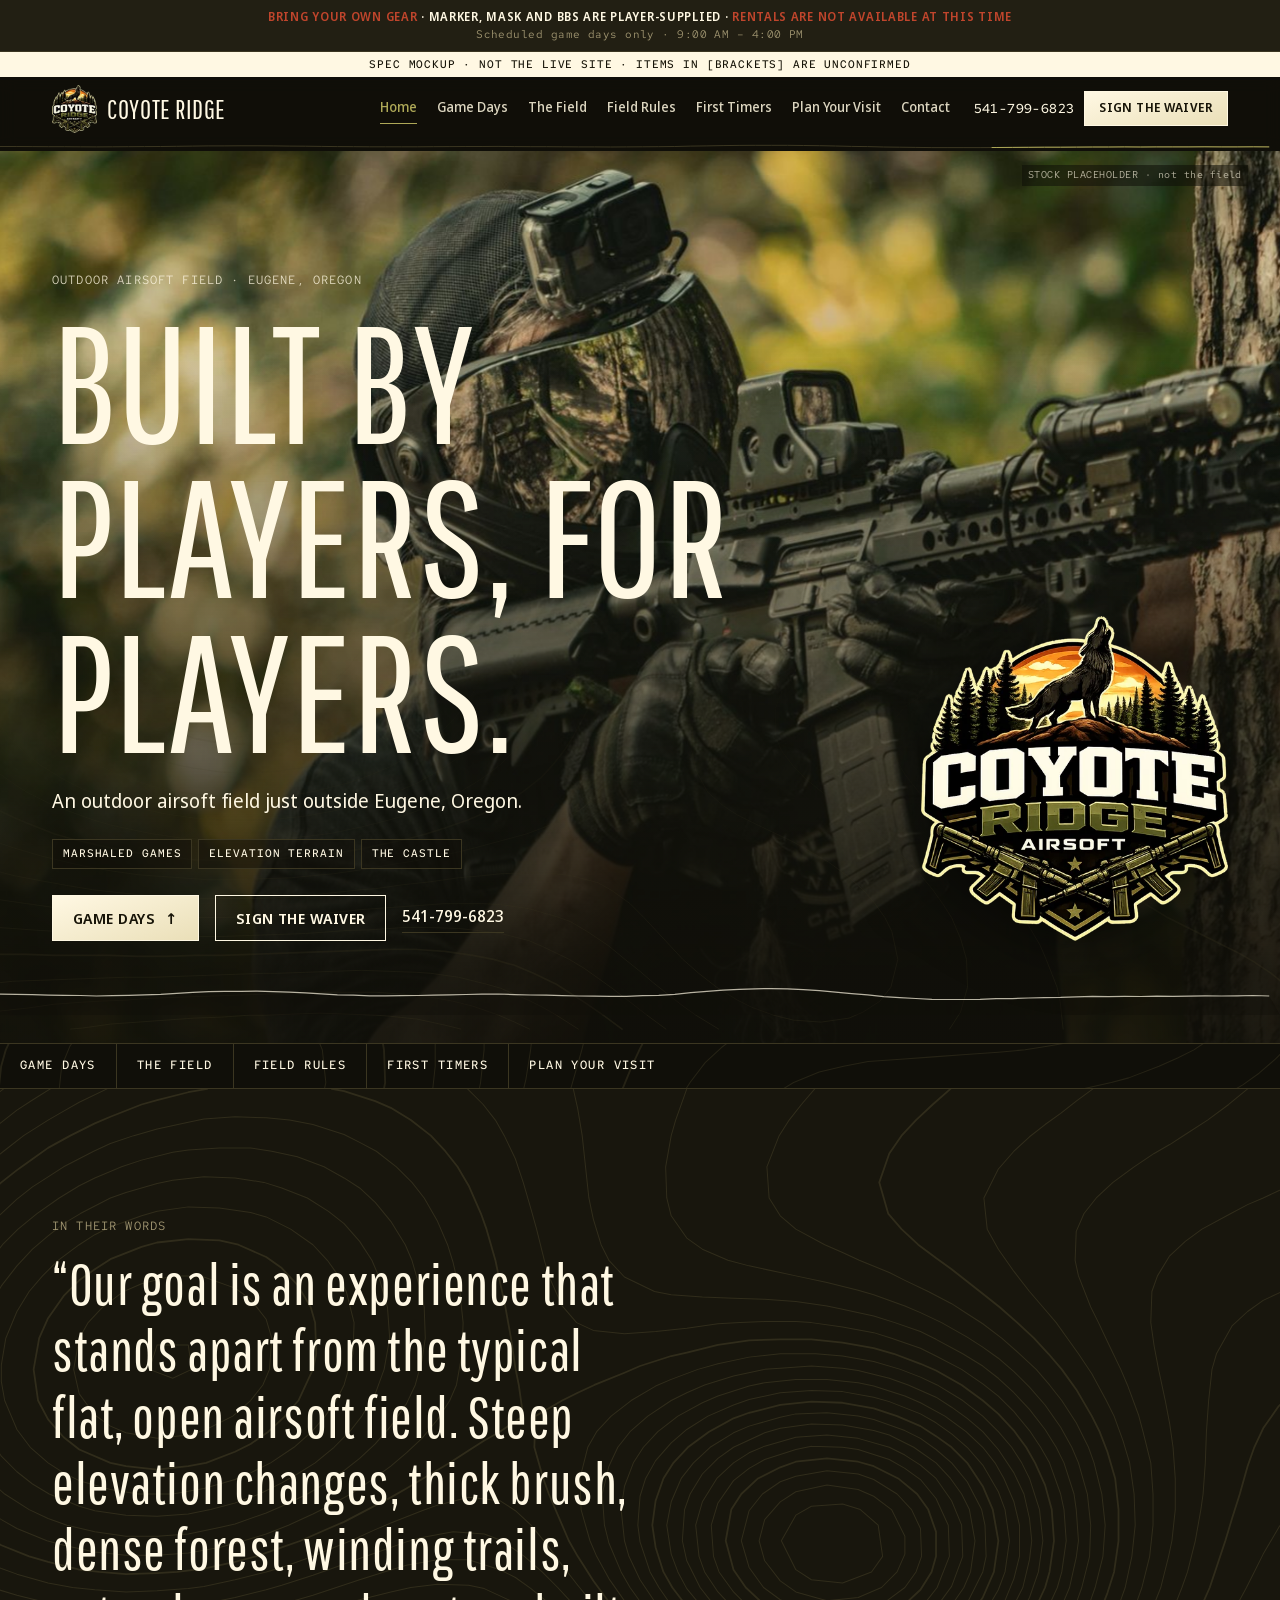
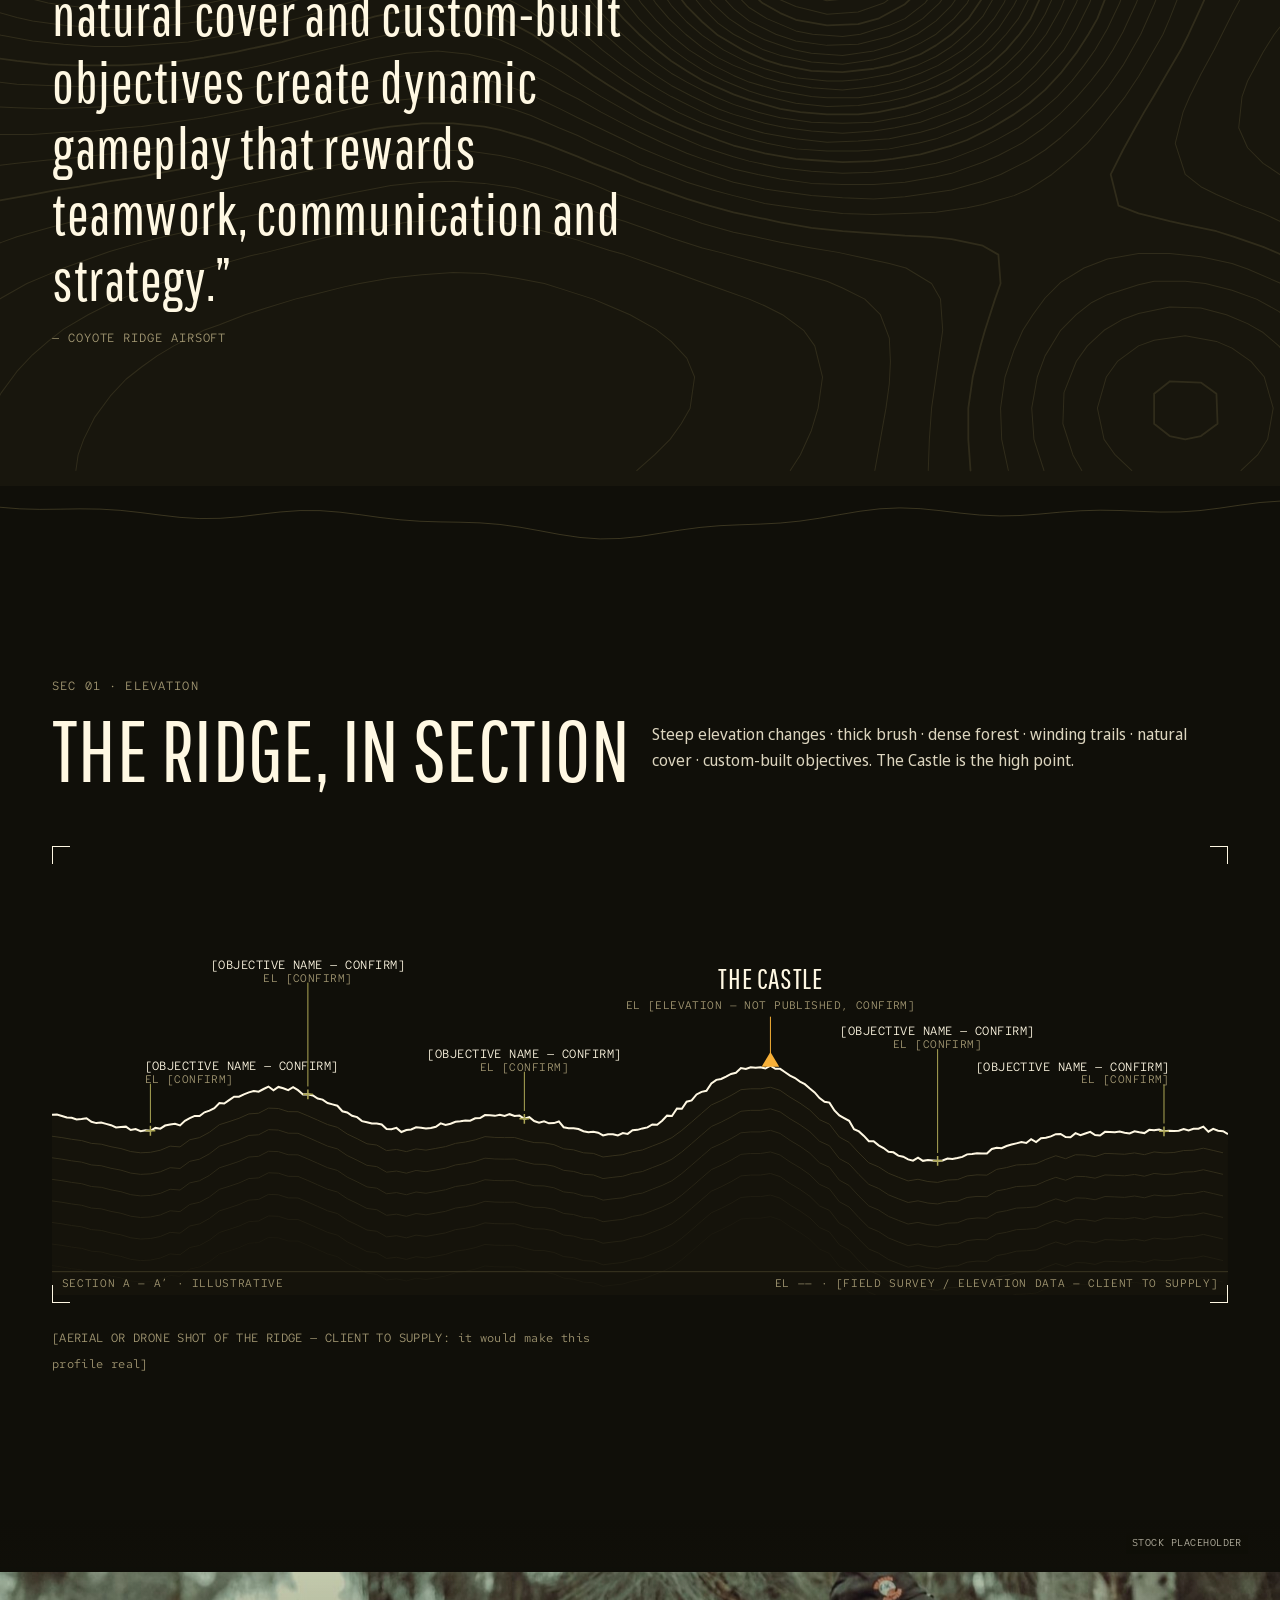
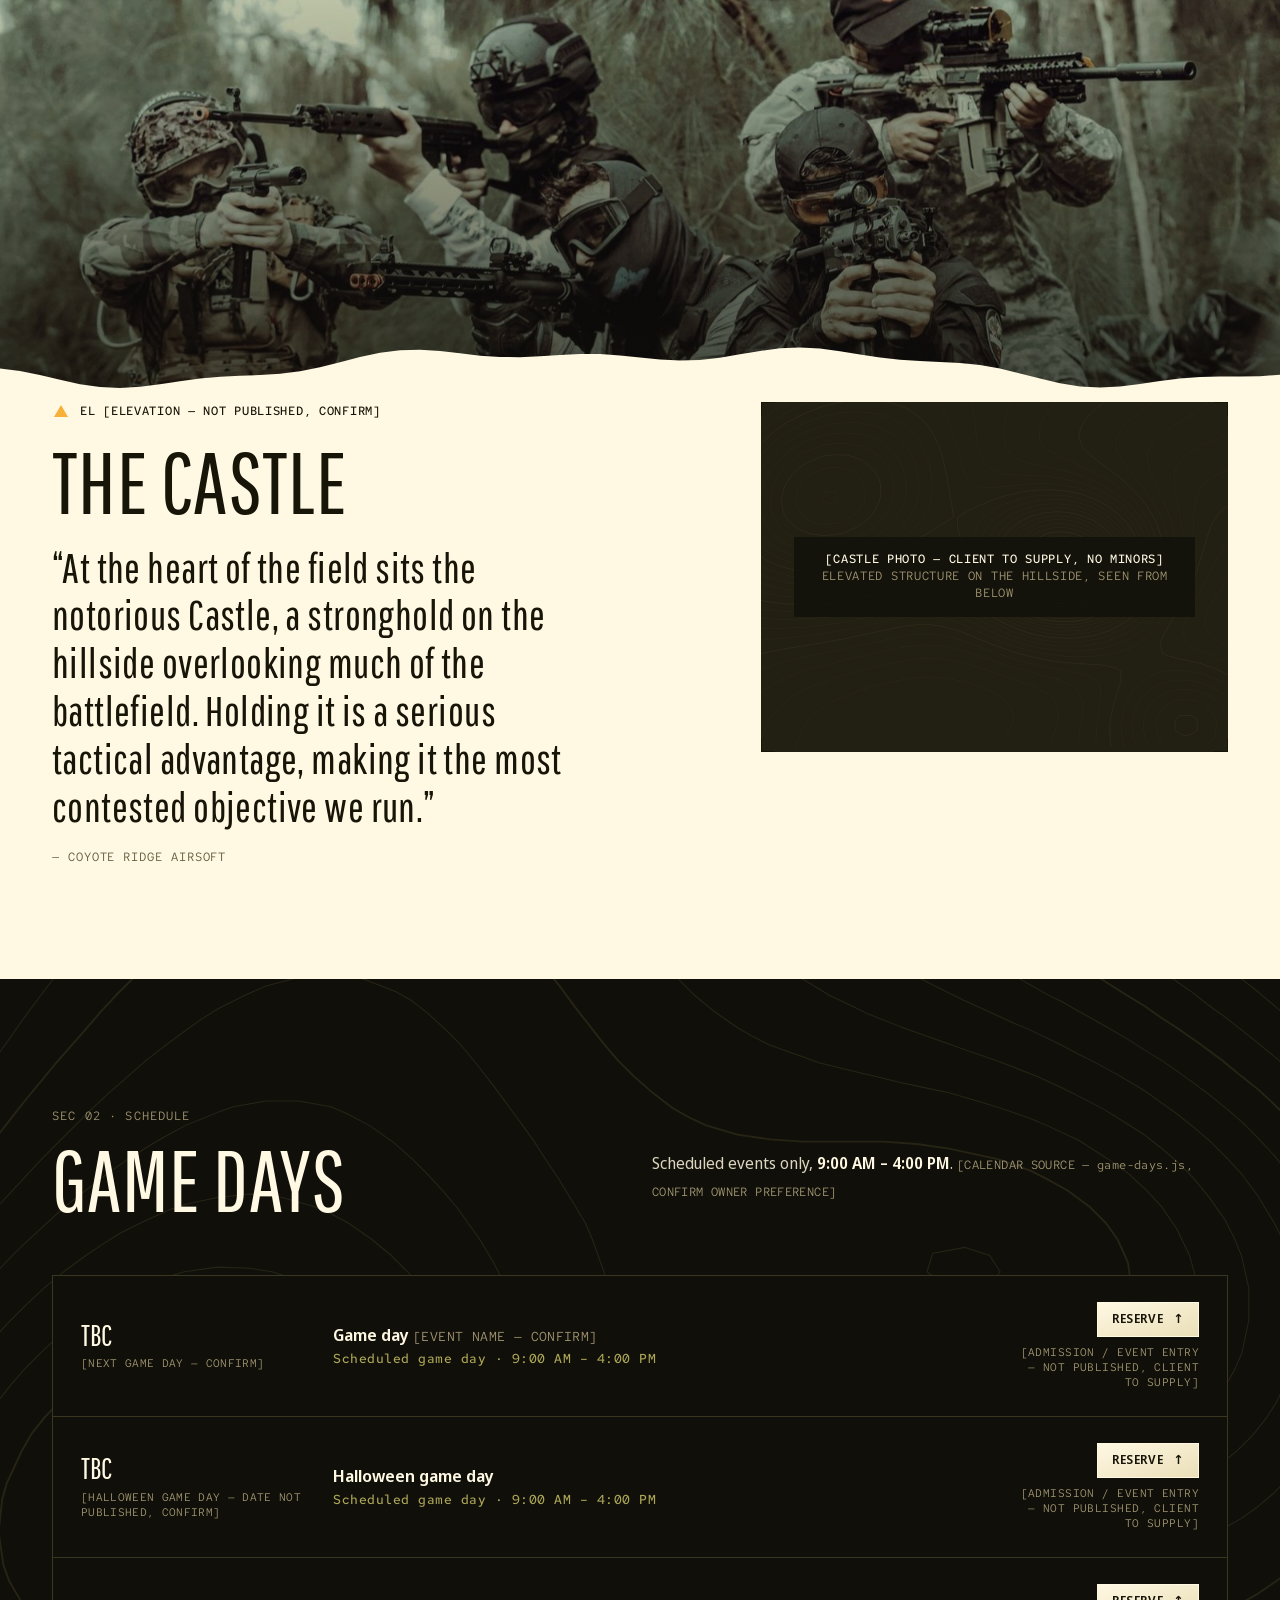
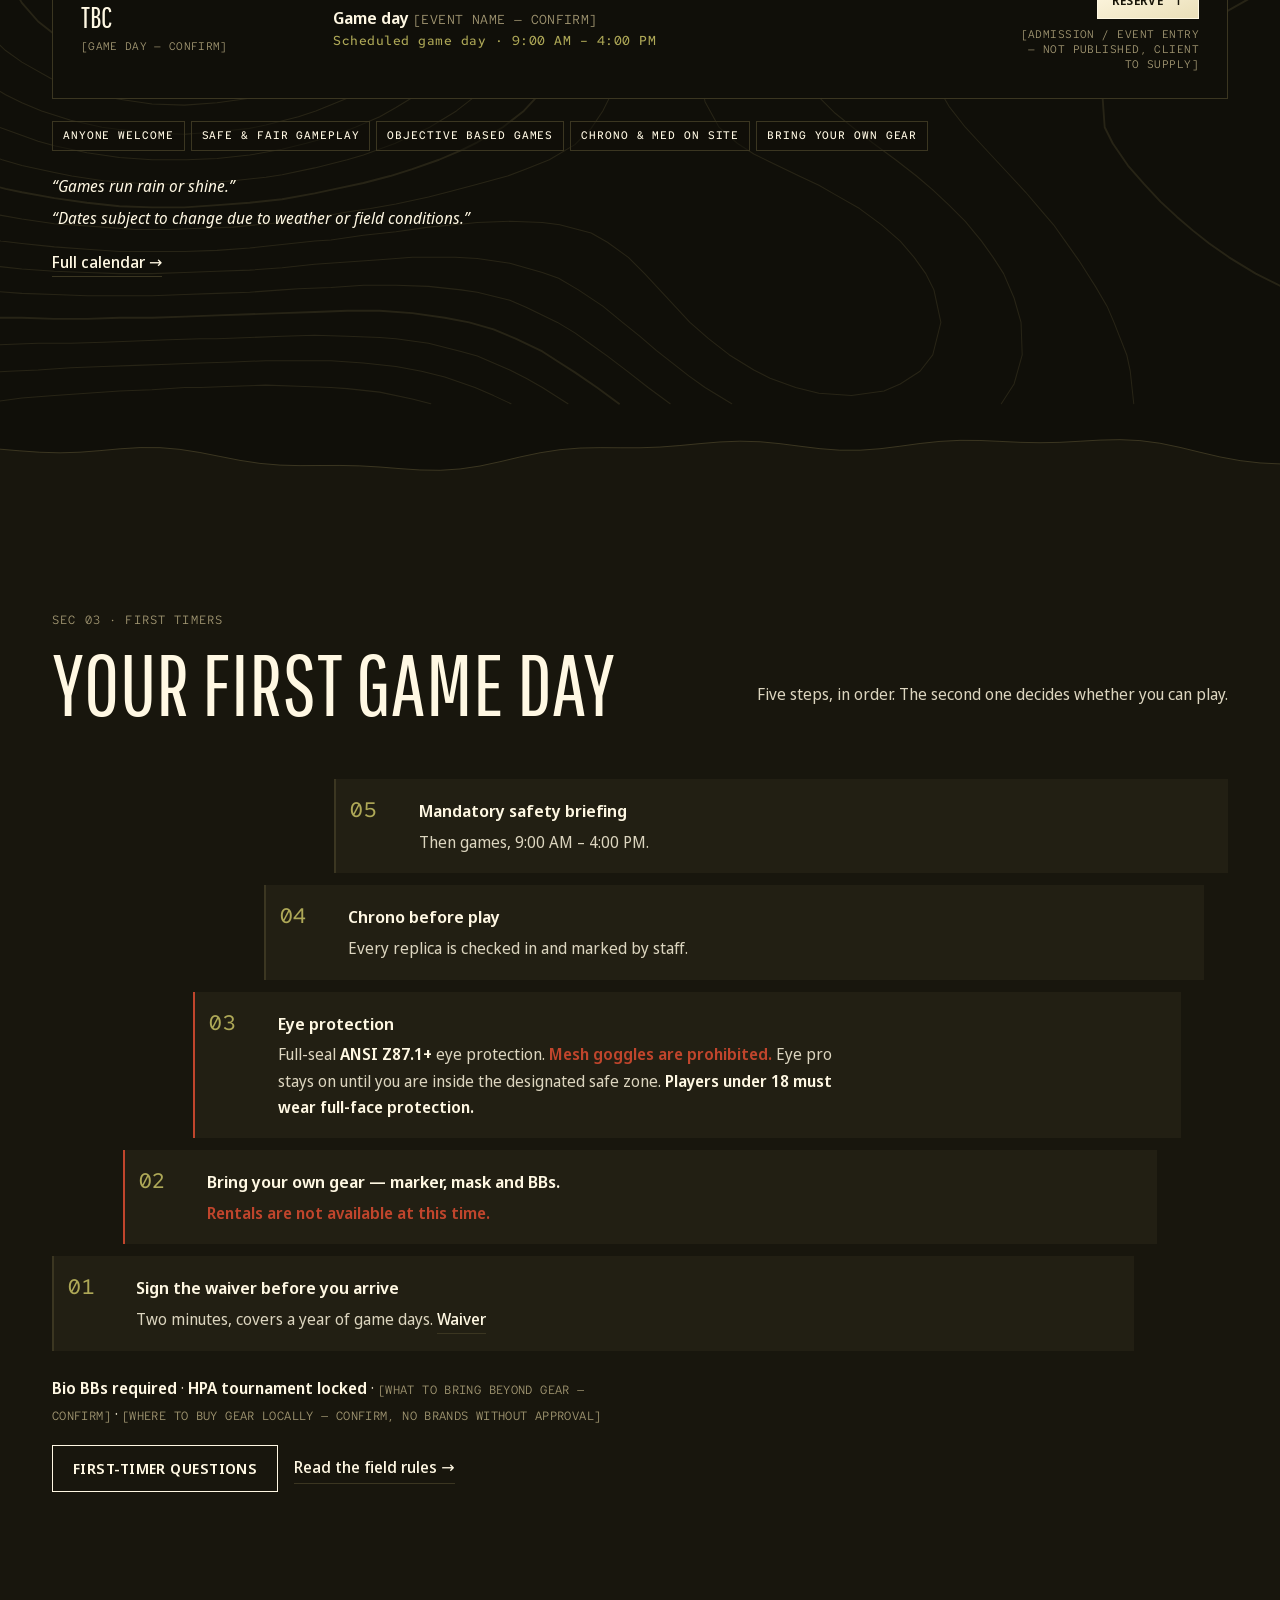
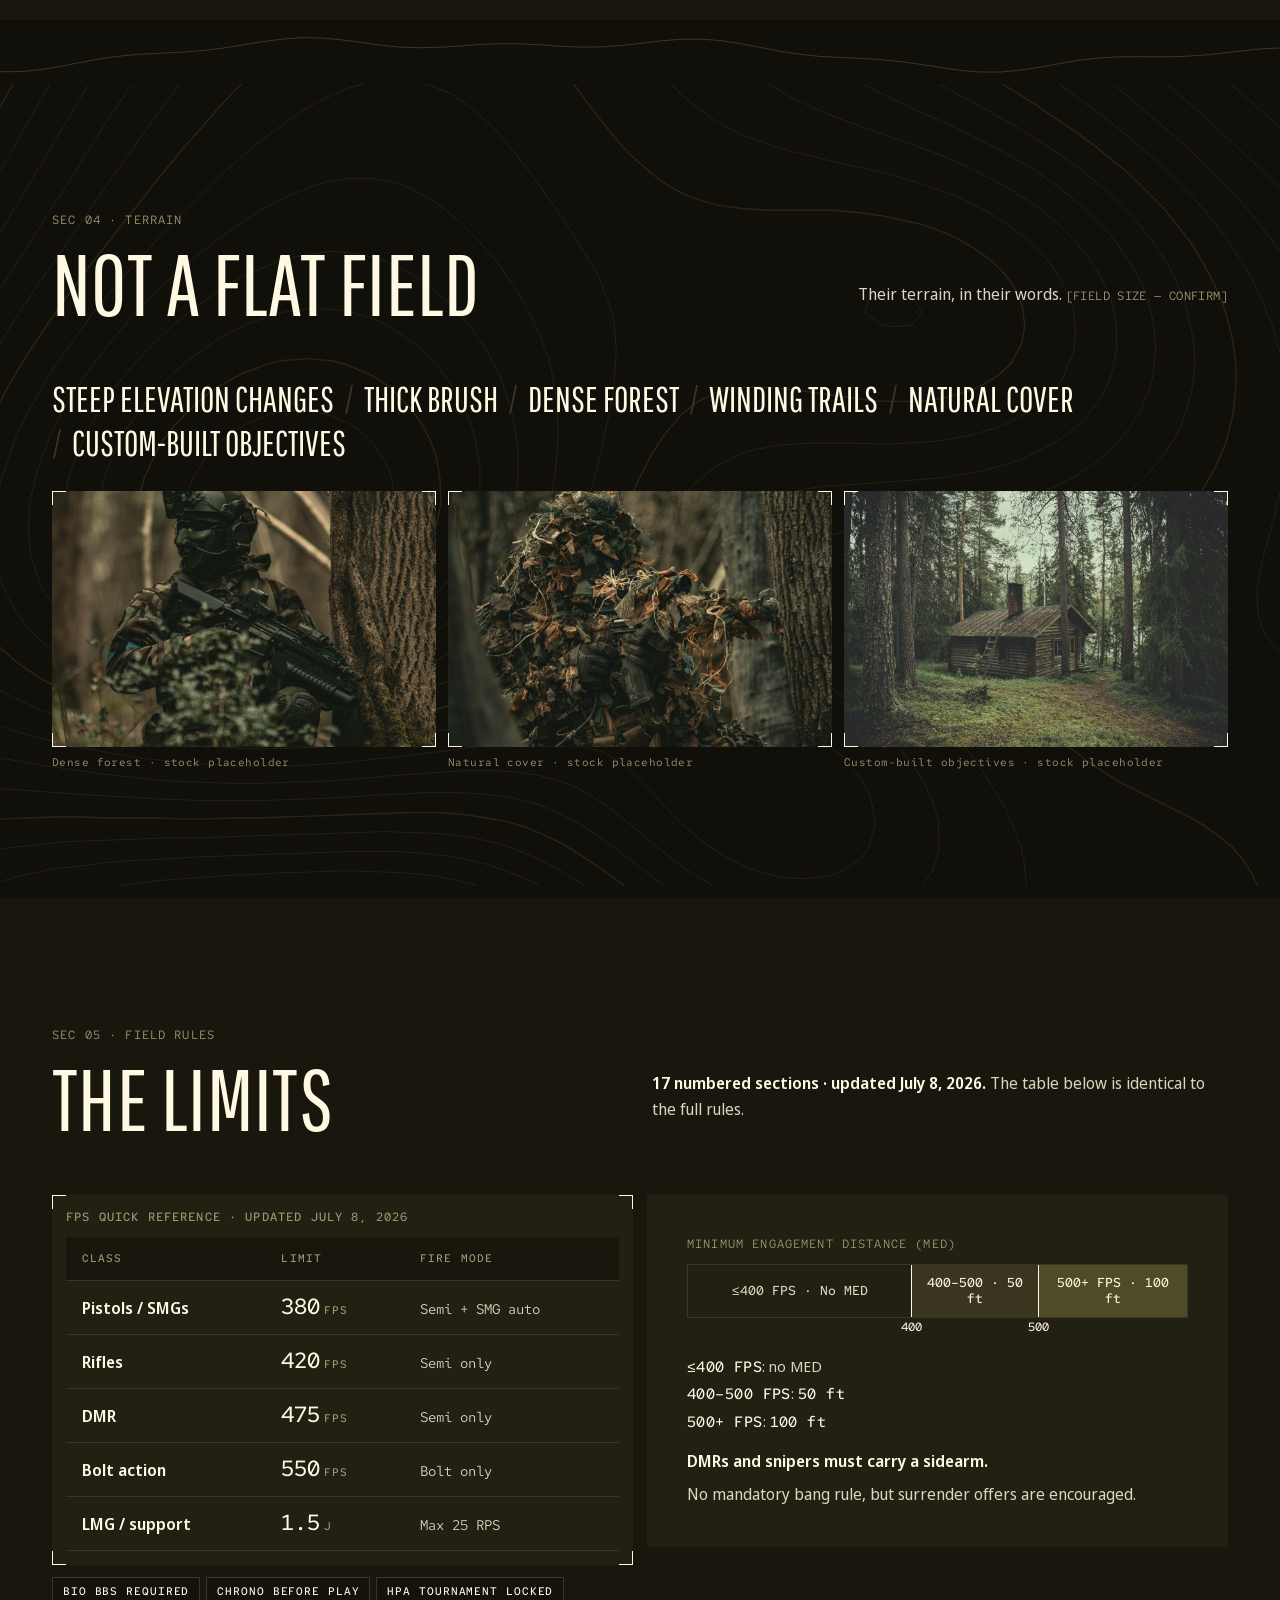
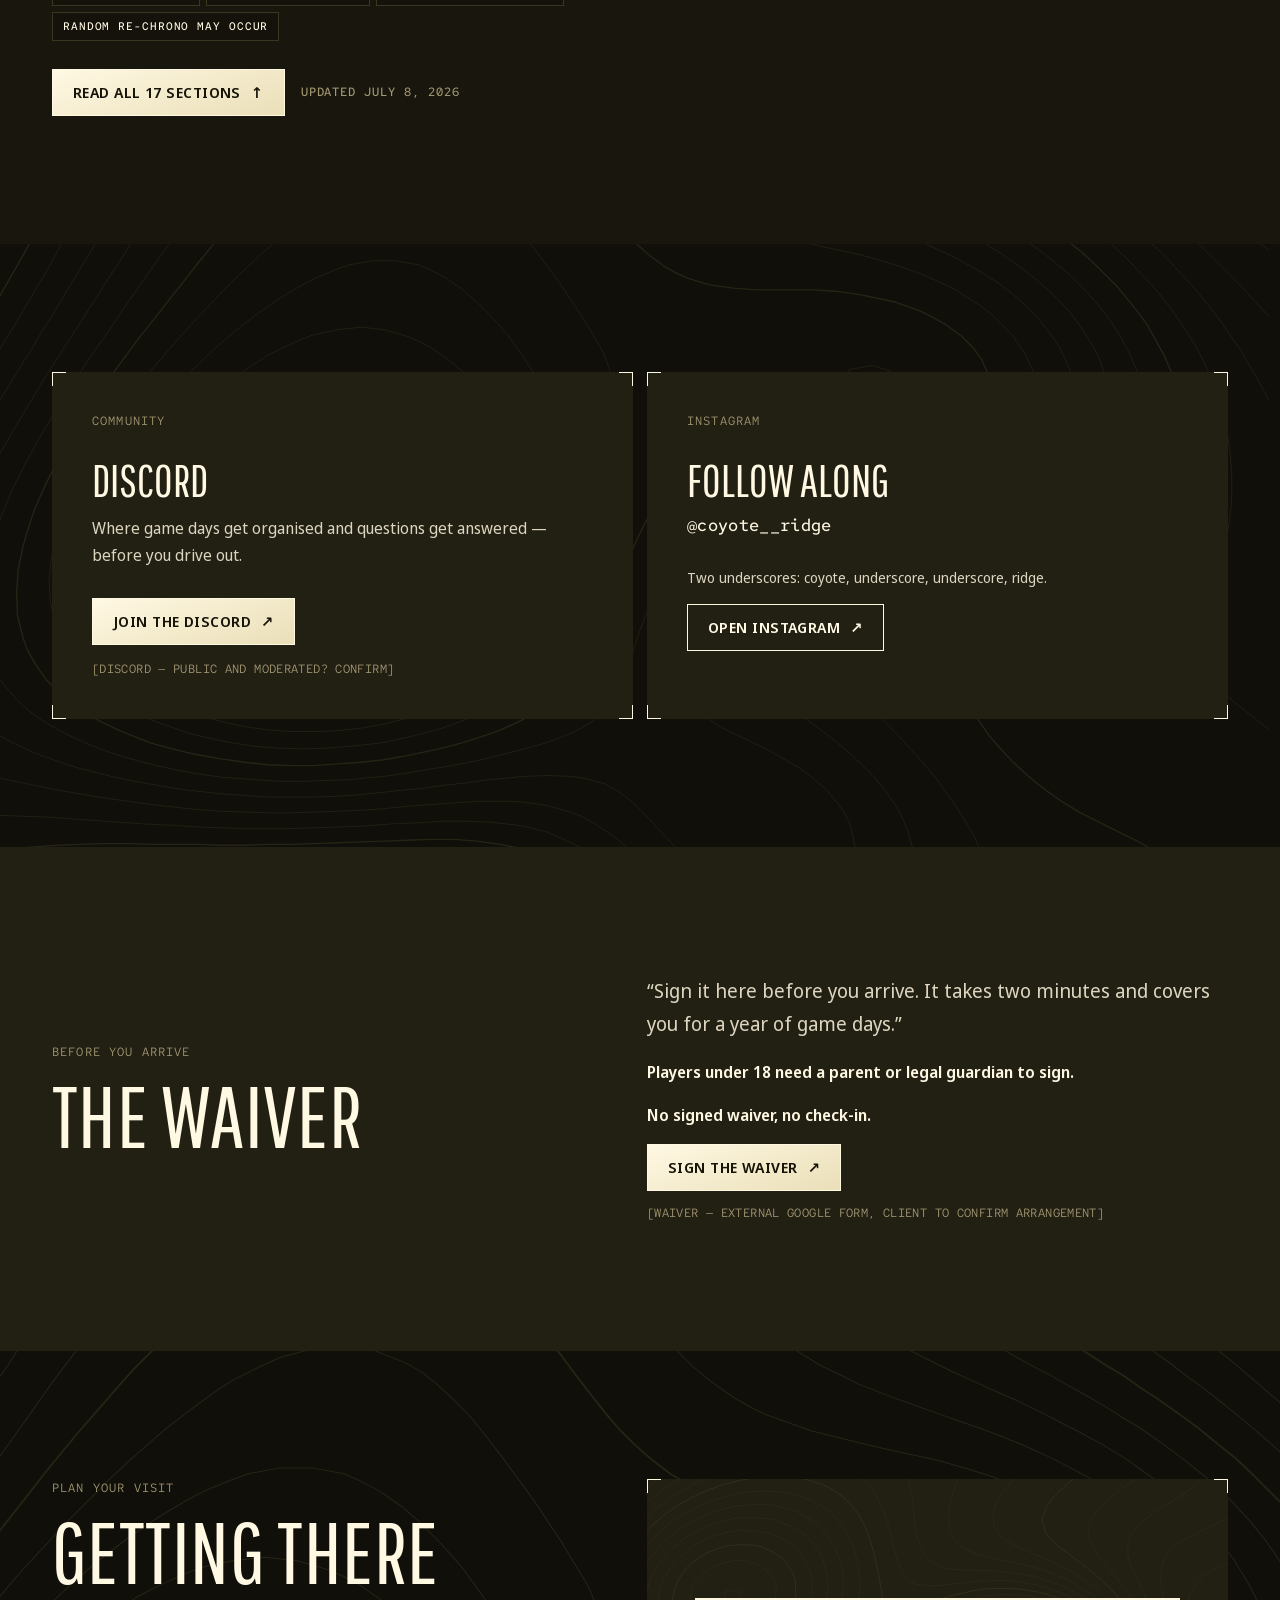
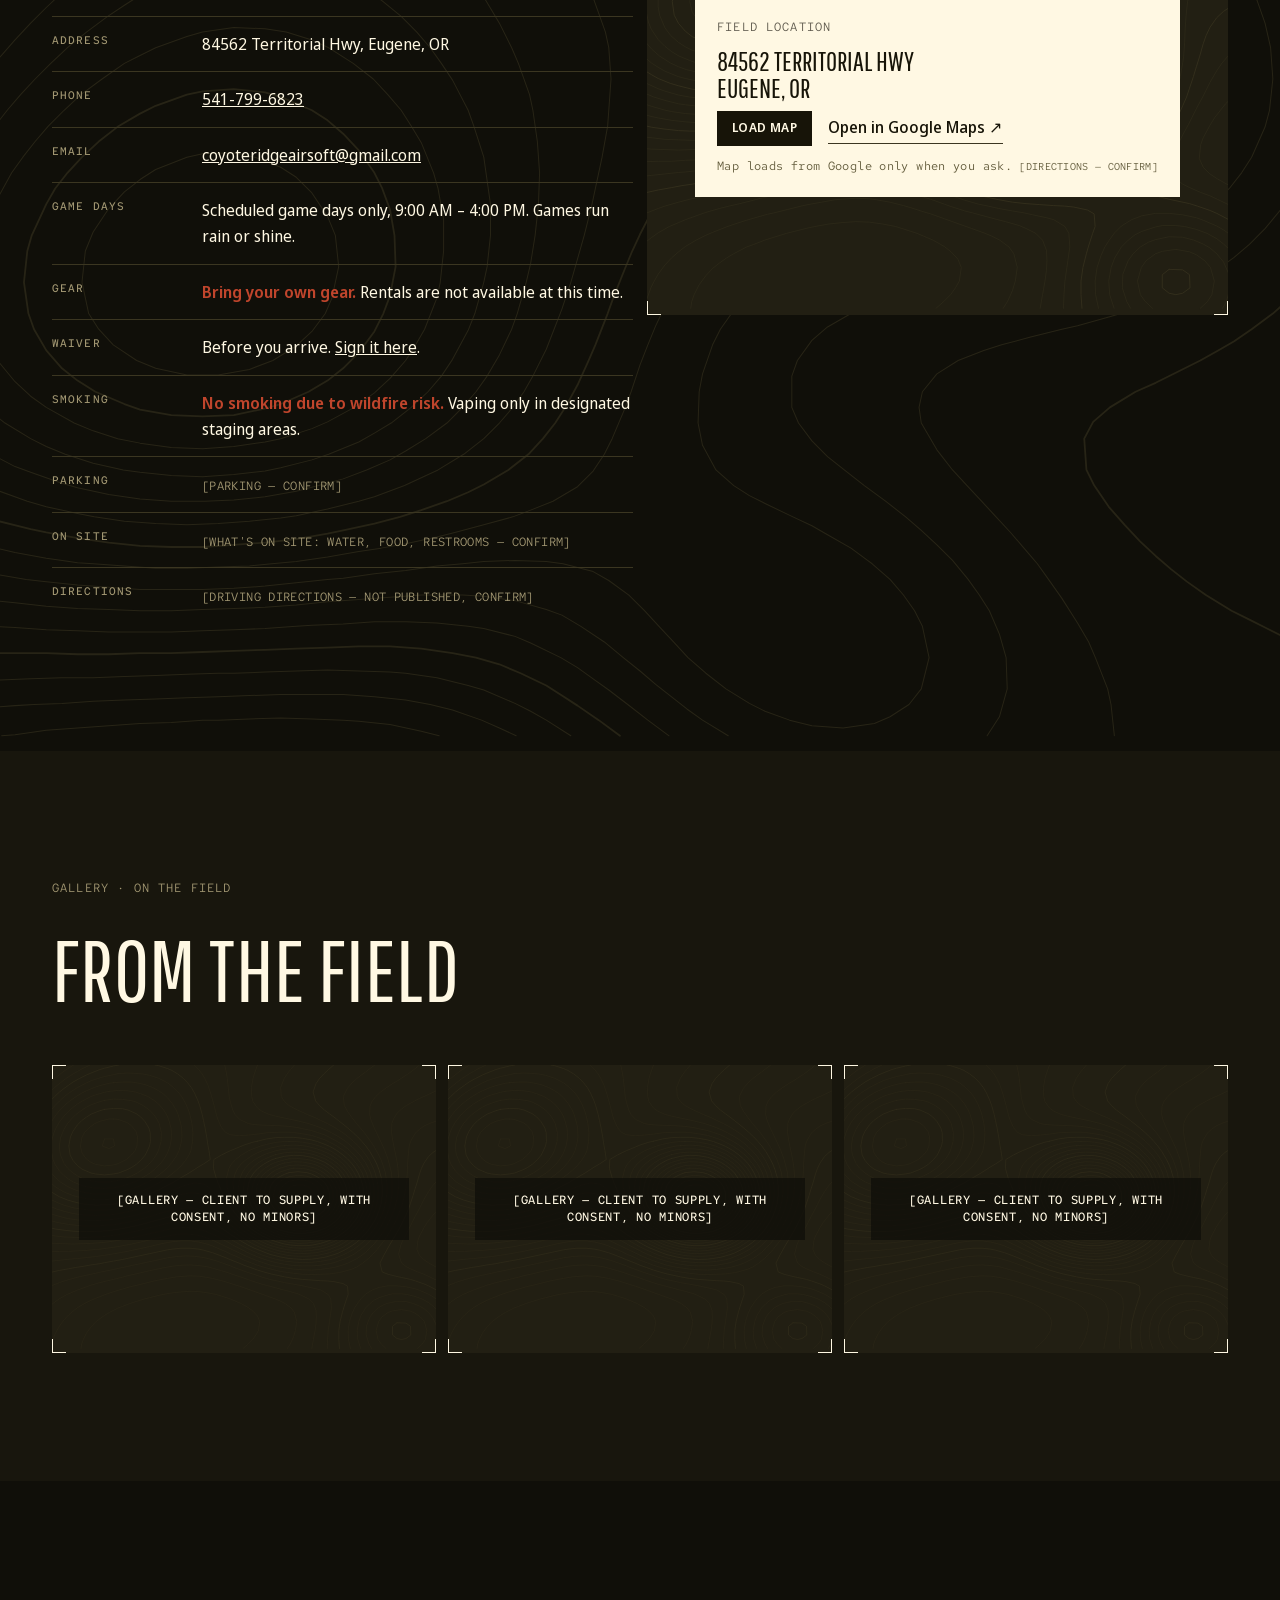
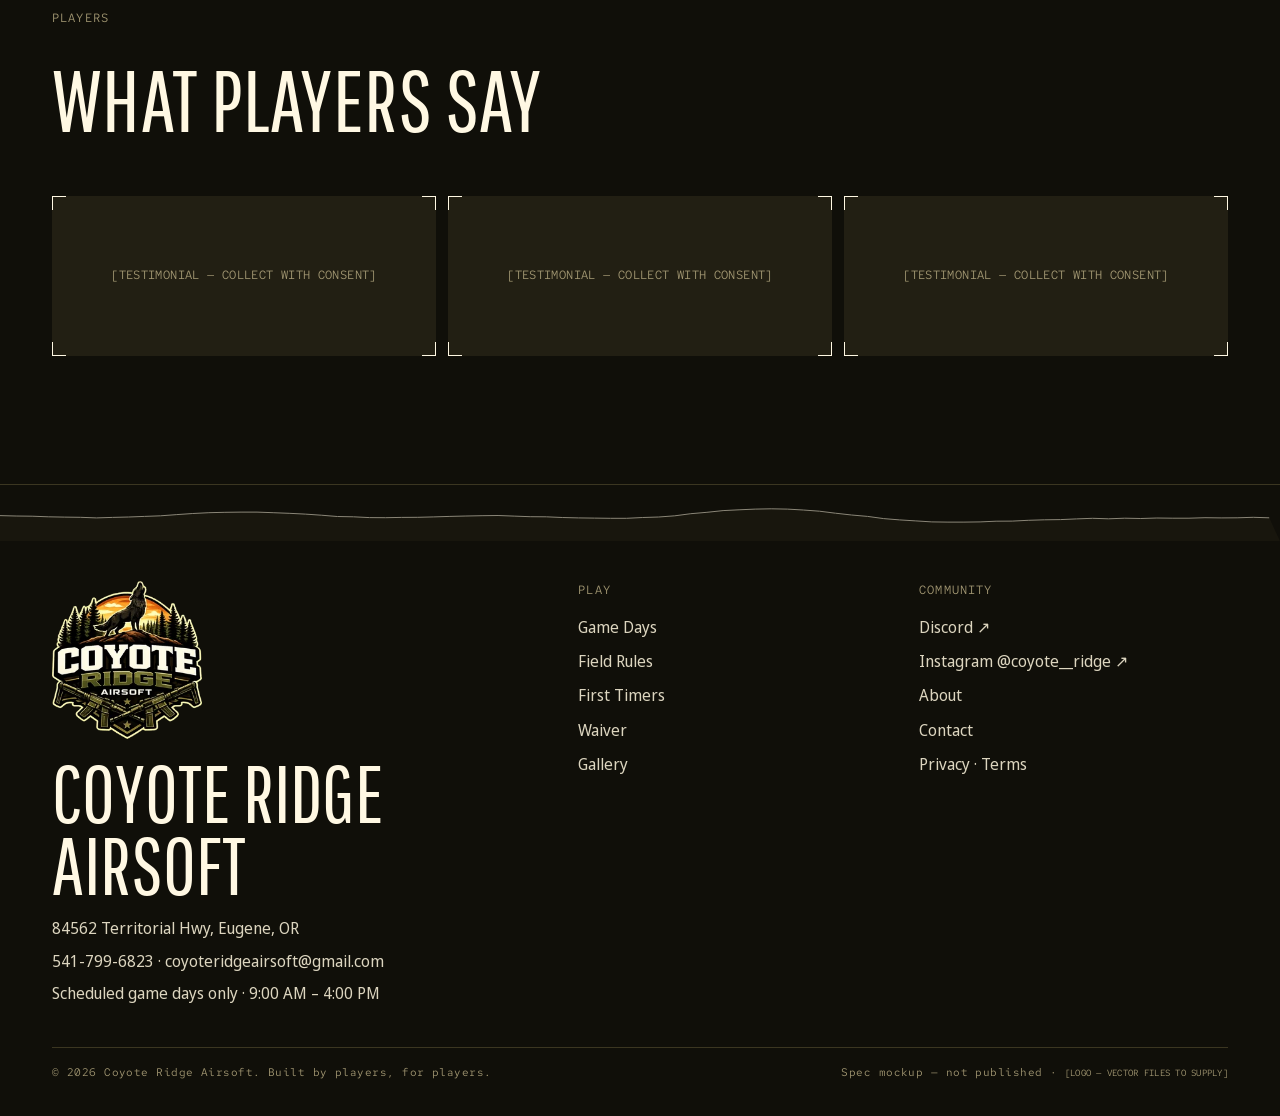
==== commit cc3a1ee3: "Preview: rebrand to supplied logo, airsoft stock (noindex) Co-Authored-By: Claude Opus 5.5 <noreply@" ====
--- a/index.html
+++ b/index.html
@@ -13,12 +13,12 @@
 <meta property="og:image" content="https://coyoteridgeairsoft.com/images/og-card.jpg">
 <meta property="og:image:width" content="1200">
 <meta property="og:image:height" content="630">
-<meta property="og:image:alt" content="Fog over a steep conifer hillside — Coyote Ridge Airsoft, Eugene, Oregon">
+<meta property="og:image:alt" content="Coyote Ridge Airsoft logo over an airsoft player in woodland, Eugene, Oregon">
 <meta name="twitter:card" content="summary_large_image">
 <meta name="twitter:title" content="Coyote Ridge Airsoft — Outdoor Airsoft Field in Eugene, Oregon">
 <meta name="twitter:description" content="Outdoor airsoft field just outside Eugene, Oregon. Steep elevation, dense forest and the Castle. Scheduled game days 9:00 AM – 4:00 PM. Bring your own gear.">
 <meta name="twitter:image" content="https://coyoteridgeairsoft.com/images/og-card.jpg">
-<meta name="theme-color" content="#0B1210">
+<meta name="theme-color" content="#100F09">
 <link rel="icon" href="favicon.svg" type="image/svg+xml">
 <link rel="preconnect" href="https://fonts.googleapis.com">
 <link rel="preconnect" href="https://fonts.gstatic.com" crossorigin>
@@ -35,7 +35,7 @@
 <div class="mock">Spec mockup · not the live site · items in [brackets] are unconfirmed</div>
 <header class="site-head">
   <div class="wrap site-head__in">
-    <a class="brand" href="index.html" aria-label="Coyote Ridge Airsoft — home"><span class="brand__name">Coyote Ridge</span></a>
+    <a class="brand" href="index.html" aria-label="Coyote Ridge Airsoft — home"><img class="brand__logo" src="assets/logo-120.webp" srcset="assets/logo-120.webp 1x, assets/logo-240.webp 2x" width="120" height="127" alt="Coyote Ridge Airsoft logo"><span class="brand__name">Coyote Ridge</span></a>
     <nav class="nav" aria-label="Main"><a href="index.html" aria-current="page">Home</a><a href="game-days.html">Game Days</a><a href="the-field.html">The Field</a><a href="field-rules.html">Field Rules</a><a href="first-timers.html">First Timers</a><a href="plan-your-visit.html">Plan Your Visit</a><a href="contact.html">Contact</a></nav>
     <div class="head-actions">
       <a class="tel" href="tel:+15417996823">541-799-6823</a>
@@ -57,10 +57,12 @@
 <main id="main">
 
 <section class="hero" data-climb aria-label="Introduction">
-  <div class="hero__img"><img data-parallax src="images/hero-ridge.jpg" srcset="images/hero-ridge-960.jpg 960w, images/hero-ridge.jpg 1920w" sizes="100vw" width="1920" height="1080" alt="Fog drifting over a steep hillside of dense conifer forest under flat, overcast light." fetchpriority="high"></div>
+  <div class="hero__img"><img data-parallax src="images/hero-player.jpg" srcset="images/hero-player-960.jpg 960w, images/hero-player.jpg 1920w" sizes="100vw" width="1920" height="1080" alt="An airsoft player in a full-seal goggle mask aiming a replica rifle from behind a tree in sunlit woodland." fetchpriority="high"></div>
   <span class="imgcap">STOCK PLACEHOLDER · not the field</span>
   <div class="hero__copy">
-    <div class="wrap">
+    <div class="wrap hero__grid">
+      <img class="hero__logo" src="assets/logo-480.webp" srcset="assets/logo-240.webp 240w, assets/logo-480.webp 480w" sizes="(min-width:900px) 330px, 190px" width="480" height="508" alt="Coyote Ridge Airsoft logo: a coyote howling on a ridge above pines">
+      <div>
       <span class="ref">Outdoor airsoft field · Eugene, Oregon</span>
       <h1>Built by players, for players.</h1>
       <p class="lede">An outdoor airsoft field just outside Eugene, Oregon.</p>
@@ -70,6 +72,7 @@
         <a class="btn btn--line" href="waiver.html">Sign the Waiver</a>
         <a class="textlink" href="tel:+15417996823">541-799-6823</a>
       </div>
+      </div>
     </div>
     <svg class="hero__strip" viewBox="0 0 1000 46" preserveAspectRatio="none" aria-hidden="true" focusable="false"><path class="fill" d="M0.0 25.1 L12.6 25.4 L25.1 25.6 L37.7 26.1 L50.2 26.3 L62.8 26.5 L75.3 27.0 L87.9 26.6 L100.4 26.3 L113.0 25.8 L125.5 25.3 L138.1 24.3 L150.6 23.4 L163.2 22.7 L175.7 22.4 L188.3 22.3 L200.8 22.2 L213.4 22.7 L225.9 23.2 L238.5 23.9 L251.0 24.8 L263.6 25.9 L276.2 26.1 L288.7 26.8 L301.3 26.9 L313.8 26.6 L326.4 26.5 L338.9 26.2 L351.5 25.8 L364.0 25.5 L376.6 25.2 L389.1 25.0 L401.7 25.6 L414.2 26.0 L426.8 26.1 L439.3 26.7 L451.9 27.0 L464.4 27.2 L477.0 27.4 L489.5 27.3 L502.1 26.7 L514.6 26.3 L527.2 25.3 L539.7 23.6 L552.3 22.4 L564.9 21.1 L577.4 20.4 L590.0 19.8 L602.5 19.6 L615.1 19.8 L627.6 20.6 L640.2 21.6 L652.7 23.2 L665.3 24.6 L677.8 25.8 L690.4 27.6 L702.9 28.7 L715.5 29.5 L728.0 30.3 L740.6 30.5 L753.1 30.5 L765.7 30.3 L778.2 29.7 L790.8 29.6 L803.3 29.0 L815.9 28.6 L828.5 28.4 L841.0 27.8 L853.6 27.4 L866.1 27.7 L878.7 27.3 L891.2 27.5 L903.8 27.1 L916.3 27.3 L928.9 27.2 L941.4 26.8 L954.0 27.0 L966.5 26.9 L979.1 26.5 L991.6 27.0 L1000 46 L0 46Z"/><path class="line" d="M0.0 25.1 L12.6 25.4 L25.1 25.6 L37.7 26.1 L50.2 26.3 L62.8 26.5 L75.3 27.0 L87.9 26.6 L100.4 26.3 L113.0 25.8 L125.5 25.3 L138.1 24.3 L150.6 23.4 L163.2 22.7 L175.7 22.4 L188.3 22.3 L200.8 22.2 L213.4 22.7 L225.9 23.2 L238.5 23.9 L251.0 24.8 L263.6 25.9 L276.2 26.1 L288.7 26.8 L301.3 26.9 L313.8 26.6 L326.4 26.5 L338.9 26.2 L351.5 25.8 L364.0 25.5 L376.6 25.2 L389.1 25.0 L401.7 25.6 L414.2 26.0 L426.8 26.1 L439.3 26.7 L451.9 27.0 L464.4 27.2 L477.0 27.4 L489.5 27.3 L502.1 26.7 L514.6 26.3 L527.2 25.3 L539.7 23.6 L552.3 22.4 L564.9 21.1 L577.4 20.4 L590.0 19.8 L602.5 19.6 L615.1 19.8 L627.6 20.6 L640.2 21.6 L652.7 23.2 L665.3 24.6 L677.8 25.8 L690.4 27.6 L702.9 28.7 L715.5 29.5 L728.0 30.3 L740.6 30.5 L753.1 30.5 L765.7 30.3 L778.2 29.7 L790.8 29.6 L803.3 29.0 L815.9 28.6 L828.5 28.4 L841.0 27.8 L853.6 27.4 L866.1 27.7 L878.7 27.3 L891.2 27.5 L903.8 27.1 L916.3 27.3 L928.9 27.2 L941.4 26.8 L954.0 27.0 L966.5 26.9 L979.1 26.5 L991.6 27.0"/></svg>
   </div>
@@ -86,7 +89,7 @@
     <p class="attr">— Coyote Ridge Airsoft</p>
   </div>
 </section>
-<svg class="ridge" viewBox="0 0 1000 100" preserveAspectRatio="none" aria-hidden="true" focusable="false"><path d="M0 100 L0.0 33.2 L15.6 35.7 L31.2 36.5 L46.9 36.2 L62.5 35.7 L78.1 36.1 L93.8 38.0 L109.4 41.4 L125.0 45.4 L140.6 49.0 L156.2 50.9 L171.9 50.5 L187.5 48.0 L203.1 44.2 L218.8 40.6 L234.4 38.4 L250.0 38.5 L265.6 40.9 L281.2 44.8 L296.9 49.2 L312.5 52.8 L328.1 55.1 L343.8 56.1 L359.4 56.6 L375.0 57.6 L390.6 60.1 L406.2 64.4 L421.9 70.0 L437.5 75.8 L453.1 80.4 L468.8 82.7 L484.4 82.0 L500.0 78.8 L515.6 73.9 L531.2 68.9 L546.9 64.7 L562.5 62.0 L578.1 60.6 L593.8 59.5 L609.4 57.9 L625.0 54.8 L640.6 50.2 L656.2 44.7 L671.9 39.4 L687.5 35.6 L703.1 34.2 L718.8 35.4 L734.4 38.5 L750.0 42.3 L765.6 45.4 L781.2 46.8 L796.9 46.1 L812.5 43.8 L828.1 40.9 L843.8 38.7 L859.4 37.8 L875.0 38.3 L890.6 39.6 L906.2 40.7 L921.9 40.5 L937.5 38.4 L953.1 34.5 L968.8 29.9 L984.4 25.8 L1000.0 23.6 L1000 100Z" fill="#0B1210"/><path class="line" d="M0.0 33.2 L15.6 35.7 L31.2 36.5 L46.9 36.2 L62.5 35.7 L78.1 36.1 L93.8 38.0 L109.4 41.4 L125.0 45.4 L140.6 49.0 L156.2 50.9 L171.9 50.5 L187.5 48.0 L203.1 44.2 L218.8 40.6 L234.4 38.4 L250.0 38.5 L265.6 40.9 L281.2 44.8 L296.9 49.2 L312.5 52.8 L328.1 55.1 L343.8 56.1 L359.4 56.6 L375.0 57.6 L390.6 60.1 L406.2 64.4 L421.9 70.0 L437.5 75.8 L453.1 80.4 L468.8 82.7 L484.4 82.0 L500.0 78.8 L515.6 73.9 L531.2 68.9 L546.9 64.7 L562.5 62.0 L578.1 60.6 L593.8 59.5 L609.4 57.9 L625.0 54.8 L640.6 50.2 L656.2 44.7 L671.9 39.4 L687.5 35.6 L703.1 34.2 L718.8 35.4 L734.4 38.5 L750.0 42.3 L765.6 45.4 L781.2 46.8 L796.9 46.1 L812.5 43.8 L828.1 40.9 L843.8 38.7 L859.4 37.8 L875.0 38.3 L890.6 39.6 L906.2 40.7 L921.9 40.5 L937.5 38.4 L953.1 34.5 L968.8 29.9 L984.4 25.8 L1000.0 23.6"/></svg>
+<svg class="ridge" viewBox="0 0 1000 100" preserveAspectRatio="none" aria-hidden="true" focusable="false"><path d="M0 100 L0.0 33.2 L15.6 35.7 L31.2 36.5 L46.9 36.2 L62.5 35.7 L78.1 36.1 L93.8 38.0 L109.4 41.4 L125.0 45.4 L140.6 49.0 L156.2 50.9 L171.9 50.5 L187.5 48.0 L203.1 44.2 L218.8 40.6 L234.4 38.4 L250.0 38.5 L265.6 40.9 L281.2 44.8 L296.9 49.2 L312.5 52.8 L328.1 55.1 L343.8 56.1 L359.4 56.6 L375.0 57.6 L390.6 60.1 L406.2 64.4 L421.9 70.0 L437.5 75.8 L453.1 80.4 L468.8 82.7 L484.4 82.0 L500.0 78.8 L515.6 73.9 L531.2 68.9 L546.9 64.7 L562.5 62.0 L578.1 60.6 L593.8 59.5 L609.4 57.9 L625.0 54.8 L640.6 50.2 L656.2 44.7 L671.9 39.4 L687.5 35.6 L703.1 34.2 L718.8 35.4 L734.4 38.5 L750.0 42.3 L765.6 45.4 L781.2 46.8 L796.9 46.1 L812.5 43.8 L828.1 40.9 L843.8 38.7 L859.4 37.8 L875.0 38.3 L890.6 39.6 L906.2 40.7 L921.9 40.5 L937.5 38.4 L953.1 34.5 L968.8 29.9 L984.4 25.8 L1000.0 23.6 L1000 100Z" fill="#100F09"/><path class="line" d="M0.0 33.2 L15.6 35.7 L31.2 36.5 L46.9 36.2 L62.5 35.7 L78.1 36.1 L93.8 38.0 L109.4 41.4 L125.0 45.4 L140.6 49.0 L156.2 50.9 L171.9 50.5 L187.5 48.0 L203.1 44.2 L218.8 40.6 L234.4 38.4 L250.0 38.5 L265.6 40.9 L281.2 44.8 L296.9 49.2 L312.5 52.8 L328.1 55.1 L343.8 56.1 L359.4 56.6 L375.0 57.6 L390.6 60.1 L406.2 64.4 L421.9 70.0 L437.5 75.8 L453.1 80.4 L468.8 82.7 L484.4 82.0 L500.0 78.8 L515.6 73.9 L531.2 68.9 L546.9 64.7 L562.5 62.0 L578.1 60.6 L593.8 59.5 L609.4 57.9 L625.0 54.8 L640.6 50.2 L656.2 44.7 L671.9 39.4 L687.5 35.6 L703.1 34.2 L718.8 35.4 L734.4 38.5 L750.0 42.3 L765.6 45.4 L781.2 46.8 L796.9 46.1 L812.5 43.8 L828.1 40.9 L843.8 38.7 L859.4 37.8 L875.0 38.3 L890.6 39.6 L906.2 40.7 L921.9 40.5 L937.5 38.4 L953.1 34.5 L968.8 29.9 L984.4 25.8 L1000.0 23.6"/></svg>
 
 <section class="section" id="the-field" data-climb>
   <div class="wrap">
@@ -99,34 +102,34 @@
   <svg viewBox="0 0 1200 440" role="img" aria-labelledby="prof-cap">
     <title id="prof-cap">Cross-section of the ridge (illustrative). The Castle is the high point. Objective names and elevations are not yet published.</title>
     <defs><clipPath id="below"><path d="M0.0 255.8 L5.0 255.7 L10.1 257.2 L15.1 258.7 L20.0 258.9 L25.1 260.7 L30.1 260.2 L35.2 259.4 L40.2 263.1 L45.2 264.4 L50.2 263.9 L55.2 265.2 L60.2 266.5 L65.3 268.9 L70.3 268.4 L75.4 268.0 L80.3 271.4 L85.3 270.5 L90.4 272.7 L95.4 271.7 L100.4 272.2 L105.5 269.3 L110.5 270.1 L115.4 266.9 L120.5 265.9 L125.5 265.0 L130.6 266.7 L135.6 262.0 L140.6 259.4 L145.6 257.1 L150.6 257.2 L155.6 253.4 L160.7 251.7 L165.7 249.1 L170.8 244.0 L175.7 244.4 L180.7 240.9 L185.8 237.4 L190.8 237.5 L195.8 235.0 L200.9 233.0 L205.8 231.7 L210.8 232.3 L215.9 229.6 L220.9 227.1 L226.0 231.0 L231.0 227.5 L236.0 228.9 L241.0 230.7 L246.0 227.8 L251.0 230.8 L256.1 235.1 L261.1 235.0 L266.2 236.2 L271.1 239.4 L276.1 240.4 L281.2 243.9 L286.2 245.3 L291.2 246.7 L296.3 252.3 L301.2 253.5 L306.2 256.9 L311.3 258.3 L316.3 262.4 L321.4 263.5 L326.4 264.8 L331.4 264.8 L336.4 265.8 L341.4 270.5 L346.4 270.7 L351.5 269.3 L356.5 273.5 L361.6 271.5 L366.5 270.9 L371.5 268.7 L376.6 269.1 L381.6 270.0 L386.6 269.3 L391.7 268.2 L396.6 264.7 L401.6 266.4 L406.7 265.1 L411.7 263.1 L416.8 262.6 L421.8 261.7 L426.7 262.0 L431.8 259.5 L436.8 259.3 L441.8 256.2 L446.9 256.4 L451.9 257.0 L457.0 255.8 L461.9 257.2 L466.9 255.3 L472.0 257.1 L477.0 256.7 L482.0 260.0 L487.1 258.4 L492.0 262.3 L497.0 263.9 L502.1 262.5 L507.1 264.6 L512.2 264.4 L517.2 262.7 L522.1 268.6 L527.2 269.6 L532.2 269.7 L537.2 270.5 L542.3 272.7 L547.3 273.7 L552.4 273.3 L557.3 274.2 L562.3 277.0 L567.4 275.8 L572.4 275.7 L577.4 277.0 L582.5 274.6 L587.4 275.4 L592.4 271.6 L597.5 271.3 L602.5 269.8 L607.6 268.8 L612.6 265.8 L617.5 266.0 L622.6 262.0 L627.6 256.8 L632.6 257.2 L637.7 249.5 L642.7 249.8 L647.6 242.6 L652.7 241.3 L657.7 235.2 L662.8 232.5 L667.8 231.4 L672.8 223.9 L677.9 220.3 L682.8 219.4 L687.8 216.9 L692.9 214.2 L697.9 213.1 L703.0 208.3 L708.0 209.2 L712.9 207.4 L718.0 207.9 L723.0 207.4 L728.0 208.7 L733.1 205.8 L738.1 209.0 L743.0 209.0 L748.1 212.5 L753.1 216.0 L758.2 218.4 L763.2 222.0 L768.2 224.7 L773.3 229.1 L778.2 233.1 L783.2 238.9 L788.3 242.6 L793.3 243.5 L798.4 251.5 L803.4 256.6 L808.3 259.2 L813.4 262.1 L818.4 270.6 L823.4 272.9 L828.5 277.5 L833.5 282.9 L838.4 282.8 L843.5 287.1 L848.5 289.8 L853.6 293.6 L858.6 294.2 L863.6 297.6 L868.6 298.7 L873.6 301.4 L878.6 302.7 L883.7 299.7 L888.7 302.9 L893.8 302.0 L898.8 302.5 L903.7 302.9 L908.8 302.6 L913.8 300.5 L918.8 301.1 L923.9 300.1 L928.9 298.9 L933.8 296.3 L938.9 295.9 L943.9 295.2 L949.0 295.5 L954.0 295.5 L959.0 290.8 L964.0 289.6 L969.0 290.0 L974.0 287.8 L979.1 286.3 L984.1 285.1 L989.2 283.8 L994.2 284.7 L999.1 280.8 L1004.2 283.8 L1009.2 279.8 L1014.2 279.4 L1019.3 278.0 L1024.3 275.7 L1029.2 275.5 L1034.3 278.7 L1039.3 278.8 L1044.4 274.7 L1049.4 276.8 L1054.4 275.0 L1059.4 273.3 L1064.4 276.6 L1069.4 277.0 L1074.5 273.3 L1079.5 273.4 L1084.6 273.7 L1089.5 273.0 L1094.5 274.2 L1099.6 275.0 L1104.6 272.8 L1109.6 273.8 L1114.7 274.6 L1119.7 271.3 L1124.6 271.8 L1129.7 271.0 L1134.7 272.8 L1139.8 272.1 L1144.8 272.4 L1149.8 272.1 L1154.8 270.4 L1159.8 271.8 L1164.8 270.1 L1169.9 270.2 L1174.9 268.0 L1180.0 273.2 L1184.9 270.3 L1189.9 272.2 L1195.0 272.7 L1200.0 275.6 L1200 440 L0 440Z"/></clipPath></defs>
-    <path d="M0.0 255.8 L5.0 255.7 L10.1 257.2 L15.1 258.7 L20.0 258.9 L25.1 260.7 L30.1 260.2 L35.2 259.4 L40.2 263.1 L45.2 264.4 L50.2 263.9 L55.2 265.2 L60.2 266.5 L65.3 268.9 L70.3 268.4 L75.4 268.0 L80.3 271.4 L85.3 270.5 L90.4 272.7 L95.4 271.7 L100.4 272.2 L105.5 269.3 L110.5 270.1 L115.4 266.9 L120.5 265.9 L125.5 265.0 L130.6 266.7 L135.6 262.0 L140.6 259.4 L145.6 257.1 L150.6 257.2 L155.6 253.4 L160.7 251.7 L165.7 249.1 L170.8 244.0 L175.7 244.4 L180.7 240.9 L185.8 237.4 L190.8 237.5 L195.8 235.0 L200.9 233.0 L205.8 231.7 L210.8 232.3 L215.9 229.6 L220.9 227.1 L226.0 231.0 L231.0 227.5 L236.0 228.9 L241.0 230.7 L246.0 227.8 L251.0 230.8 L256.1 235.1 L261.1 235.0 L266.2 236.2 L271.1 239.4 L276.1 240.4 L281.2 243.9 L286.2 245.3 L291.2 246.7 L296.3 252.3 L301.2 253.5 L306.2 256.9 L311.3 258.3 L316.3 262.4 L321.4 263.5 L326.4 264.8 L331.4 264.8 L336.4 265.8 L341.4 270.5 L346.4 270.7 L351.5 269.3 L356.5 273.5 L361.6 271.5 L366.5 270.9 L371.5 268.7 L376.6 269.1 L381.6 270.0 L386.6 269.3 L391.7 268.2 L396.6 264.7 L401.6 266.4 L406.7 265.1 L411.7 263.1 L416.8 262.6 L421.8 261.7 L426.7 262.0 L431.8 259.5 L436.8 259.3 L441.8 256.2 L446.9 256.4 L451.9 257.0 L457.0 255.8 L461.9 257.2 L466.9 255.3 L472.0 257.1 L477.0 256.7 L482.0 260.0 L487.1 258.4 L492.0 262.3 L497.0 263.9 L502.1 262.5 L507.1 264.6 L512.2 264.4 L517.2 262.7 L522.1 268.6 L527.2 269.6 L532.2 269.7 L537.2 270.5 L542.3 272.7 L547.3 273.7 L552.4 273.3 L557.3 274.2 L562.3 277.0 L567.4 275.8 L572.4 275.7 L577.4 277.0 L582.5 274.6 L587.4 275.4 L592.4 271.6 L597.5 271.3 L602.5 269.8 L607.6 268.8 L612.6 265.8 L617.5 266.0 L622.6 262.0 L627.6 256.8 L632.6 257.2 L637.7 249.5 L642.7 249.8 L647.6 242.6 L652.7 241.3 L657.7 235.2 L662.8 232.5 L667.8 231.4 L672.8 223.9 L677.9 220.3 L682.8 219.4 L687.8 216.9 L692.9 214.2 L697.9 213.1 L703.0 208.3 L708.0 209.2 L712.9 207.4 L718.0 207.9 L723.0 207.4 L728.0 208.7 L733.1 205.8 L738.1 209.0 L743.0 209.0 L748.1 212.5 L753.1 216.0 L758.2 218.4 L763.2 222.0 L768.2 224.7 L773.3 229.1 L778.2 233.1 L783.2 238.9 L788.3 242.6 L793.3 243.5 L798.4 251.5 L803.4 256.6 L808.3 259.2 L813.4 262.1 L818.4 270.6 L823.4 272.9 L828.5 277.5 L833.5 282.9 L838.4 282.8 L843.5 287.1 L848.5 289.8 L853.6 293.6 L858.6 294.2 L863.6 297.6 L868.6 298.7 L873.6 301.4 L878.6 302.7 L883.7 299.7 L888.7 302.9 L893.8 302.0 L898.8 302.5 L903.7 302.9 L908.8 302.6 L913.8 300.5 L918.8 301.1 L923.9 300.1 L928.9 298.9 L933.8 296.3 L938.9 295.9 L943.9 295.2 L949.0 295.5 L954.0 295.5 L959.0 290.8 L964.0 289.6 L969.0 290.0 L974.0 287.8 L979.1 286.3 L984.1 285.1 L989.2 283.8 L994.2 284.7 L999.1 280.8 L1004.2 283.8 L1009.2 279.8 L1014.2 279.4 L1019.3 278.0 L1024.3 275.7 L1029.2 275.5 L1034.3 278.7 L1039.3 278.8 L1044.4 274.7 L1049.4 276.8 L1054.4 275.0 L1059.4 273.3 L1064.4 276.6 L1069.4 277.0 L1074.5 273.3 L1079.5 273.4 L1084.6 273.7 L1089.5 273.0 L1094.5 274.2 L1099.6 275.0 L1104.6 272.8 L1109.6 273.8 L1114.7 274.6 L1119.7 271.3 L1124.6 271.8 L1129.7 271.0 L1134.7 272.8 L1139.8 272.1 L1144.8 272.4 L1149.8 272.1 L1154.8 270.4 L1159.8 271.8 L1164.8 270.1 L1169.9 270.2 L1174.9 268.0 L1180.0 273.2 L1184.9 270.3 L1189.9 272.2 L1195.0 272.7 L1200.0 275.6 L1200 440 L0 440Z" fill="#0F1714"/><g clip-path="url(#below)"><path d="M0.0 277.8 L10.1 279.2 L20.0 280.9 L30.1 282.2 L40.2 285.1 L50.2 285.9 L60.2 288.5 L70.3 290.4 L80.3 293.4 L90.4 294.7 L100.4 294.2 L110.5 292.1 L120.5 287.9 L130.6 288.7 L140.6 281.4 L150.6 279.2 L160.7 273.7 L170.8 266.0 L180.7 262.9 L190.8 259.5 L200.9 255.0 L210.8 254.3 L220.9 249.1 L231.0 249.5 L241.0 252.7 L251.0 252.8 L261.1 257.0 L271.1 261.4 L281.2 265.9 L291.2 268.7 L301.2 275.5 L311.3 280.3 L321.4 285.5 L331.4 286.8 L341.4 292.5 L351.5 291.3 L361.6 293.5 L371.5 290.7 L381.6 292.0 L391.7 290.2 L401.6 288.4 L411.7 285.1 L421.8 283.7 L431.8 281.5 L441.8 278.2 L451.9 279.0 L461.9 279.2 L472.0 279.1 L482.0 282.0 L492.0 284.3 L502.1 284.5 L512.2 286.4 L522.1 290.6 L532.2 291.7 L542.3 294.7 L552.4 295.3 L562.3 299.0 L572.4 297.7 L582.5 296.6 L592.4 293.6 L602.5 291.8 L612.6 287.8 L622.6 284.0 L632.6 279.2 L642.7 271.8 L652.7 263.3 L662.8 254.5 L672.8 245.9 L682.8 241.4 L692.9 236.2 L703.0 230.3 L712.9 229.4 L723.0 229.4 L733.1 227.8 L743.0 231.0 L753.1 238.0 L763.2 244.0 L773.3 251.1 L783.2 260.9 L793.3 265.5 L803.4 278.6 L813.4 284.1 L823.4 294.9 L833.5 304.9 L843.5 309.1 L853.6 315.6 L863.6 319.6 L873.6 323.4 L883.7 321.7 L893.8 324.0 L903.7 324.9 L913.8 322.5 L923.9 322.1 L933.8 318.3 L943.9 317.2 L954.0 317.5 L964.0 311.6 L974.0 309.8 L984.1 307.1 L994.2 306.7 L1004.2 305.8 L1014.2 301.4 L1024.3 297.7 L1034.3 300.7 L1044.4 296.7 L1054.4 297.0 L1064.4 298.6 L1074.5 295.3 L1084.6 295.7 L1094.5 296.2 L1104.6 294.8 L1114.7 296.6 L1124.6 293.8 L1134.7 294.8 L1144.8 294.4 L1154.8 292.4 L1164.8 292.1 L1174.9 290.0 L1184.9 292.3 L1195.0 294.7" fill="none" stroke="#2C3B33" stroke-width="1" vector-effect="non-scaling-stroke" opacity="0.88"/><path d="M0.0 299.8 L10.1 301.2 L20.0 302.9 L30.1 304.2 L40.2 307.1 L50.2 307.9 L60.2 310.5 L70.3 312.4 L80.3 315.4 L90.4 316.7 L100.4 316.2 L110.5 314.1 L120.5 309.9 L130.6 310.7 L140.6 303.4 L150.6 301.2 L160.7 295.7 L170.8 288.0 L180.7 284.9 L190.8 281.5 L200.9 277.0 L210.8 276.3 L220.9 271.1 L231.0 271.5 L241.0 274.7 L251.0 274.8 L261.1 279.0 L271.1 283.4 L281.2 287.9 L291.2 290.7 L301.2 297.5 L311.3 302.3 L321.4 307.5 L331.4 308.8 L341.4 314.5 L351.5 313.3 L361.6 315.5 L371.5 312.7 L381.6 314.0 L391.7 312.2 L401.6 310.4 L411.7 307.1 L421.8 305.7 L431.8 303.5 L441.8 300.2 L451.9 301.0 L461.9 301.2 L472.0 301.1 L482.0 304.0 L492.0 306.3 L502.1 306.5 L512.2 308.4 L522.1 312.6 L532.2 313.7 L542.3 316.7 L552.4 317.3 L562.3 321.0 L572.4 319.7 L582.5 318.6 L592.4 315.6 L602.5 313.8 L612.6 309.8 L622.6 306.0 L632.6 301.2 L642.7 293.8 L652.7 285.3 L662.8 276.5 L672.8 267.9 L682.8 263.4 L692.9 258.2 L703.0 252.3 L712.9 251.4 L723.0 251.4 L733.1 249.8 L743.0 253.0 L753.1 260.0 L763.2 266.0 L773.3 273.1 L783.2 282.9 L793.3 287.5 L803.4 300.6 L813.4 306.1 L823.4 316.9 L833.5 326.9 L843.5 331.1 L853.6 337.6 L863.6 341.6 L873.6 345.4 L883.7 343.7 L893.8 346.0 L903.7 346.9 L913.8 344.5 L923.9 344.1 L933.8 340.3 L943.9 339.2 L954.0 339.5 L964.0 333.6 L974.0 331.8 L984.1 329.1 L994.2 328.7 L1004.2 327.8 L1014.2 323.4 L1024.3 319.7 L1034.3 322.7 L1044.4 318.7 L1054.4 319.0 L1064.4 320.6 L1074.5 317.3 L1084.6 317.7 L1094.5 318.2 L1104.6 316.8 L1114.7 318.6 L1124.6 315.8 L1134.7 316.8 L1144.8 316.4 L1154.8 314.4 L1164.8 314.1 L1174.9 312.0 L1184.9 314.3 L1195.0 316.7" fill="none" stroke="#2C3B33" stroke-width="1" vector-effect="non-scaling-stroke" opacity="0.76"/><path d="M0.0 321.8 L10.1 323.2 L20.0 324.9 L30.1 326.2 L40.2 329.1 L50.2 329.9 L60.2 332.5 L70.3 334.4 L80.3 337.4 L90.4 338.7 L100.4 338.2 L110.5 336.1 L120.5 331.9 L130.6 332.7 L140.6 325.4 L150.6 323.2 L160.7 317.7 L170.8 310.0 L180.7 306.9 L190.8 303.5 L200.9 299.0 L210.8 298.3 L220.9 293.1 L231.0 293.5 L241.0 296.7 L251.0 296.8 L261.1 301.0 L271.1 305.4 L281.2 309.9 L291.2 312.7 L301.2 319.5 L311.3 324.3 L321.4 329.5 L331.4 330.8 L341.4 336.5 L351.5 335.3 L361.6 337.5 L371.5 334.7 L381.6 336.0 L391.7 334.2 L401.6 332.4 L411.7 329.1 L421.8 327.7 L431.8 325.5 L441.8 322.2 L451.9 323.0 L461.9 323.2 L472.0 323.1 L482.0 326.0 L492.0 328.3 L502.1 328.5 L512.2 330.4 L522.1 334.6 L532.2 335.7 L542.3 338.7 L552.4 339.3 L562.3 343.0 L572.4 341.7 L582.5 340.6 L592.4 337.6 L602.5 335.8 L612.6 331.8 L622.6 328.0 L632.6 323.2 L642.7 315.8 L652.7 307.3 L662.8 298.5 L672.8 289.9 L682.8 285.4 L692.9 280.2 L703.0 274.3 L712.9 273.4 L723.0 273.4 L733.1 271.8 L743.0 275.0 L753.1 282.0 L763.2 288.0 L773.3 295.1 L783.2 304.9 L793.3 309.5 L803.4 322.6 L813.4 328.1 L823.4 338.9 L833.5 348.9 L843.5 353.1 L853.6 359.6 L863.6 363.6 L873.6 367.4 L883.7 365.7 L893.8 368.0 L903.7 368.9 L913.8 366.5 L923.9 366.1 L933.8 362.3 L943.9 361.2 L954.0 361.5 L964.0 355.6 L974.0 353.8 L984.1 351.1 L994.2 350.7 L1004.2 349.8 L1014.2 345.4 L1024.3 341.7 L1034.3 344.7 L1044.4 340.7 L1054.4 341.0 L1064.4 342.6 L1074.5 339.3 L1084.6 339.7 L1094.5 340.2 L1104.6 338.8 L1114.7 340.6 L1124.6 337.8 L1134.7 338.8 L1144.8 338.4 L1154.8 336.4 L1164.8 336.1 L1174.9 334.0 L1184.9 336.3 L1195.0 338.7" fill="none" stroke="#2C3B33" stroke-width="1" vector-effect="non-scaling-stroke" opacity="0.64"/><path d="M0.0 343.8 L10.1 345.2 L20.0 346.9 L30.1 348.2 L40.2 351.1 L50.2 351.9 L60.2 354.5 L70.3 356.4 L80.3 359.4 L90.4 360.7 L100.4 360.2 L110.5 358.1 L120.5 353.9 L130.6 354.7 L140.6 347.4 L150.6 345.2 L160.7 339.7 L170.8 332.0 L180.7 328.9 L190.8 325.5 L200.9 321.0 L210.8 320.3 L220.9 315.1 L231.0 315.5 L241.0 318.7 L251.0 318.8 L261.1 323.0 L271.1 327.4 L281.2 331.9 L291.2 334.7 L301.2 341.5 L311.3 346.3 L321.4 351.5 L331.4 352.8 L341.4 358.5 L351.5 357.3 L361.6 359.5 L371.5 356.7 L381.6 358.0 L391.7 356.2 L401.6 354.4 L411.7 351.1 L421.8 349.7 L431.8 347.5 L441.8 344.2 L451.9 345.0 L461.9 345.2 L472.0 345.1 L482.0 348.0 L492.0 350.3 L502.1 350.5 L512.2 352.4 L522.1 356.6 L532.2 357.7 L542.3 360.7 L552.4 361.3 L562.3 365.0 L572.4 363.7 L582.5 362.6 L592.4 359.6 L602.5 357.8 L612.6 353.8 L622.6 350.0 L632.6 345.2 L642.7 337.8 L652.7 329.3 L662.8 320.5 L672.8 311.9 L682.8 307.4 L692.9 302.2 L703.0 296.3 L712.9 295.4 L723.0 295.4 L733.1 293.8 L743.0 297.0 L753.1 304.0 L763.2 310.0 L773.3 317.1 L783.2 326.9 L793.3 331.5 L803.4 344.6 L813.4 350.1 L823.4 360.9 L833.5 370.9 L843.5 375.1 L853.6 381.6 L863.6 385.6 L873.6 389.4 L883.7 387.7 L893.8 390.0 L903.7 390.9 L913.8 388.5 L923.9 388.1 L933.8 384.3 L943.9 383.2 L954.0 383.5 L964.0 377.6 L974.0 375.8 L984.1 373.1 L994.2 372.7 L1004.2 371.8 L1014.2 367.4 L1024.3 363.7 L1034.3 366.7 L1044.4 362.7 L1054.4 363.0 L1064.4 364.6 L1074.5 361.3 L1084.6 361.7 L1094.5 362.2 L1104.6 360.8 L1114.7 362.6 L1124.6 359.8 L1134.7 360.8 L1144.8 360.4 L1154.8 358.4 L1164.8 358.1 L1174.9 356.0 L1184.9 358.3 L1195.0 360.7" fill="none" stroke="#2C3B33" stroke-width="1" vector-effect="non-scaling-stroke" opacity="0.52"/><path d="M0.0 365.8 L10.1 367.2 L20.0 368.9 L30.1 370.2 L40.2 373.1 L50.2 373.9 L60.2 376.5 L70.3 378.4 L80.3 381.4 L90.4 382.7 L100.4 382.2 L110.5 380.1 L120.5 375.9 L130.6 376.7 L140.6 369.4 L150.6 367.2 L160.7 361.7 L170.8 354.0 L180.7 350.9 L190.8 347.5 L200.9 343.0 L210.8 342.3 L220.9 337.1 L231.0 337.5 L241.0 340.7 L251.0 340.8 L261.1 345.0 L271.1 349.4 L281.2 353.9 L291.2 356.7 L301.2 363.5 L311.3 368.3 L321.4 373.5 L331.4 374.8 L341.4 380.5 L351.5 379.3 L361.6 381.5 L371.5 378.7 L381.6 380.0 L391.7 378.2 L401.6 376.4 L411.7 373.1 L421.8 371.7 L431.8 369.5 L441.8 366.2 L451.9 367.0 L461.9 367.2 L472.0 367.1 L482.0 370.0 L492.0 372.3 L502.1 372.5 L512.2 374.4 L522.1 378.6 L532.2 379.7 L542.3 382.7 L552.4 383.3 L562.3 387.0 L572.4 385.7 L582.5 384.6 L592.4 381.6 L602.5 379.8 L612.6 375.8 L622.6 372.0 L632.6 367.2 L642.7 359.8 L652.7 351.3 L662.8 342.5 L672.8 333.9 L682.8 329.4 L692.9 324.2 L703.0 318.3 L712.9 317.4 L723.0 317.4 L733.1 315.8 L743.0 319.0 L753.1 326.0 L763.2 332.0 L773.3 339.1 L783.2 348.9 L793.3 353.5 L803.4 366.6 L813.4 372.1 L823.4 382.9 L833.5 392.9 L843.5 397.1 L853.6 403.6 L863.6 407.6 L873.6 411.4 L883.7 409.7 L893.8 412.0 L903.7 412.9 L913.8 410.5 L923.9 410.1 L933.8 406.3 L943.9 405.2 L954.0 405.5 L964.0 399.6 L974.0 397.8 L984.1 395.1 L994.2 394.7 L1004.2 393.8 L1014.2 389.4 L1024.3 385.7 L1034.3 388.7 L1044.4 384.7 L1054.4 385.0 L1064.4 386.6 L1074.5 383.3 L1084.6 383.7 L1094.5 384.2 L1104.6 382.8 L1114.7 384.6 L1124.6 381.8 L1134.7 382.8 L1144.8 382.4 L1154.8 380.4 L1164.8 380.1 L1174.9 378.0 L1184.9 380.3 L1195.0 382.7" fill="none" stroke="#2C3B33" stroke-width="1" vector-effect="non-scaling-stroke" opacity="0.40"/><path d="M0.0 387.8 L10.1 389.2 L20.0 390.9 L30.1 392.2 L40.2 395.1 L50.2 395.9 L60.2 398.5 L70.3 400.4 L80.3 403.4 L90.4 404.7 L100.4 404.2 L110.5 402.1 L120.5 397.9 L130.6 398.7 L140.6 391.4 L150.6 389.2 L160.7 383.7 L170.8 376.0 L180.7 372.9 L190.8 369.5 L200.9 365.0 L210.8 364.3 L220.9 359.1 L231.0 359.5 L241.0 362.7 L251.0 362.8 L261.1 367.0 L271.1 371.4 L281.2 375.9 L291.2 378.7 L301.2 385.5 L311.3 390.3 L321.4 395.5 L331.4 396.8 L341.4 402.5 L351.5 401.3 L361.6 403.5 L371.5 400.7 L381.6 402.0 L391.7 400.2 L401.6 398.4 L411.7 395.1 L421.8 393.7 L431.8 391.5 L441.8 388.2 L451.9 389.0 L461.9 389.2 L472.0 389.1 L482.0 392.0 L492.0 394.3 L502.1 394.5 L512.2 396.4 L522.1 400.6 L532.2 401.7 L542.3 404.7 L552.4 405.3 L562.3 409.0 L572.4 407.7 L582.5 406.6 L592.4 403.6 L602.5 401.8 L612.6 397.8 L622.6 394.0 L632.6 389.2 L642.7 381.8 L652.7 373.3 L662.8 364.5 L672.8 355.9 L682.8 351.4 L692.9 346.2 L703.0 340.3 L712.9 339.4 L723.0 339.4 L733.1 337.8 L743.0 341.0 L753.1 348.0 L763.2 354.0 L773.3 361.1 L783.2 370.9 L793.3 375.5 L803.4 388.6 L813.4 394.1 L823.4 404.9 L833.5 414.9 L843.5 419.1 L853.6 425.6 L863.6 429.6 L873.6 433.4 L883.7 431.7 L893.8 434.0 L903.7 434.9 L913.8 432.5 L923.9 432.1 L933.8 428.3 L943.9 427.2 L954.0 427.5 L964.0 421.6 L974.0 419.8 L984.1 417.1 L994.2 416.7 L1004.2 415.8 L1014.2 411.4 L1024.3 407.7 L1034.3 410.7 L1044.4 406.7 L1054.4 407.0 L1064.4 408.6 L1074.5 405.3 L1084.6 405.7 L1094.5 406.2 L1104.6 404.8 L1114.7 406.6 L1124.6 403.8 L1134.7 404.8 L1144.8 404.4 L1154.8 402.4 L1164.8 402.1 L1174.9 400.0 L1184.9 402.3 L1195.0 404.7" fill="none" stroke="#2C3B33" stroke-width="1" vector-effect="non-scaling-stroke" opacity="0.28"/><path d="M0.0 409.8 L10.1 411.2 L20.0 412.9 L30.1 414.2 L40.2 417.1 L50.2 417.9 L60.2 420.5 L70.3 422.4 L80.3 425.4 L90.4 426.7 L100.4 426.2 L110.5 424.1 L120.5 419.9 L130.6 420.7 L140.6 413.4 L150.6 411.2 L160.7 405.7 L170.8 398.0 L180.7 394.9 L190.8 391.5 L200.9 387.0 L210.8 386.3 L220.9 381.1 L231.0 381.5 L241.0 384.7 L251.0 384.8 L261.1 389.0 L271.1 393.4 L281.2 397.9 L291.2 400.7 L301.2 407.5 L311.3 412.3 L321.4 417.5 L331.4 418.8 L341.4 424.5 L351.5 423.3 L361.6 425.5 L371.5 422.7 L381.6 424.0 L391.7 422.2 L401.6 420.4 L411.7 417.1 L421.8 415.7 L431.8 413.5 L441.8 410.2 L451.9 411.0 L461.9 411.2 L472.0 411.1 L482.0 414.0 L492.0 416.3 L502.1 416.5 L512.2 418.4 L522.1 422.6 L532.2 423.7 L542.3 426.7 L552.4 427.3 L562.3 431.0 L572.4 429.7 L582.5 428.6 L592.4 425.6 L602.5 423.8 L612.6 419.8 L622.6 416.0 L632.6 411.2 L642.7 403.8 L652.7 395.3 L662.8 386.5 L672.8 377.9 L682.8 373.4 L692.9 368.2 L703.0 362.3 L712.9 361.4 L723.0 361.4 L733.1 359.8 L743.0 363.0 L753.1 370.0 L763.2 376.0 L773.3 383.1 L783.2 392.9 L793.3 397.5 L803.4 410.6 L813.4 416.1 L823.4 426.9 L833.5 436.9 L843.5 441.1 L853.6 447.6 L863.6 451.6 L873.6 455.4 L883.7 453.7 L893.8 456.0 L903.7 456.9 L913.8 454.5 L923.9 454.1 L933.8 450.3 L943.9 449.2 L954.0 449.5 L964.0 443.6 L974.0 441.8 L984.1 439.1 L994.2 438.7 L1004.2 437.8 L1014.2 433.4 L1024.3 429.7 L1034.3 432.7 L1044.4 428.7 L1054.4 429.0 L1064.4 430.6 L1074.5 427.3 L1084.6 427.7 L1094.5 428.2 L1104.6 426.8 L1114.7 428.6 L1124.6 425.8 L1134.7 426.8 L1144.8 426.4 L1154.8 424.4 L1164.8 424.1 L1174.9 422.0 L1184.9 424.3 L1195.0 426.7" fill="none" stroke="#2C3B33" stroke-width="1" vector-effect="non-scaling-stroke" opacity="0.16"/></g>
+    <path d="M0.0 255.8 L5.0 255.7 L10.1 257.2 L15.1 258.7 L20.0 258.9 L25.1 260.7 L30.1 260.2 L35.2 259.4 L40.2 263.1 L45.2 264.4 L50.2 263.9 L55.2 265.2 L60.2 266.5 L65.3 268.9 L70.3 268.4 L75.4 268.0 L80.3 271.4 L85.3 270.5 L90.4 272.7 L95.4 271.7 L100.4 272.2 L105.5 269.3 L110.5 270.1 L115.4 266.9 L120.5 265.9 L125.5 265.0 L130.6 266.7 L135.6 262.0 L140.6 259.4 L145.6 257.1 L150.6 257.2 L155.6 253.4 L160.7 251.7 L165.7 249.1 L170.8 244.0 L175.7 244.4 L180.7 240.9 L185.8 237.4 L190.8 237.5 L195.8 235.0 L200.9 233.0 L205.8 231.7 L210.8 232.3 L215.9 229.6 L220.9 227.1 L226.0 231.0 L231.0 227.5 L236.0 228.9 L241.0 230.7 L246.0 227.8 L251.0 230.8 L256.1 235.1 L261.1 235.0 L266.2 236.2 L271.1 239.4 L276.1 240.4 L281.2 243.9 L286.2 245.3 L291.2 246.7 L296.3 252.3 L301.2 253.5 L306.2 256.9 L311.3 258.3 L316.3 262.4 L321.4 263.5 L326.4 264.8 L331.4 264.8 L336.4 265.8 L341.4 270.5 L346.4 270.7 L351.5 269.3 L356.5 273.5 L361.6 271.5 L366.5 270.9 L371.5 268.7 L376.6 269.1 L381.6 270.0 L386.6 269.3 L391.7 268.2 L396.6 264.7 L401.6 266.4 L406.7 265.1 L411.7 263.1 L416.8 262.6 L421.8 261.7 L426.7 262.0 L431.8 259.5 L436.8 259.3 L441.8 256.2 L446.9 256.4 L451.9 257.0 L457.0 255.8 L461.9 257.2 L466.9 255.3 L472.0 257.1 L477.0 256.7 L482.0 260.0 L487.1 258.4 L492.0 262.3 L497.0 263.9 L502.1 262.5 L507.1 264.6 L512.2 264.4 L517.2 262.7 L522.1 268.6 L527.2 269.6 L532.2 269.7 L537.2 270.5 L542.3 272.7 L547.3 273.7 L552.4 273.3 L557.3 274.2 L562.3 277.0 L567.4 275.8 L572.4 275.7 L577.4 277.0 L582.5 274.6 L587.4 275.4 L592.4 271.6 L597.5 271.3 L602.5 269.8 L607.6 268.8 L612.6 265.8 L617.5 266.0 L622.6 262.0 L627.6 256.8 L632.6 257.2 L637.7 249.5 L642.7 249.8 L647.6 242.6 L652.7 241.3 L657.7 235.2 L662.8 232.5 L667.8 231.4 L672.8 223.9 L677.9 220.3 L682.8 219.4 L687.8 216.9 L692.9 214.2 L697.9 213.1 L703.0 208.3 L708.0 209.2 L712.9 207.4 L718.0 207.9 L723.0 207.4 L728.0 208.7 L733.1 205.8 L738.1 209.0 L743.0 209.0 L748.1 212.5 L753.1 216.0 L758.2 218.4 L763.2 222.0 L768.2 224.7 L773.3 229.1 L778.2 233.1 L783.2 238.9 L788.3 242.6 L793.3 243.5 L798.4 251.5 L803.4 256.6 L808.3 259.2 L813.4 262.1 L818.4 270.6 L823.4 272.9 L828.5 277.5 L833.5 282.9 L838.4 282.8 L843.5 287.1 L848.5 289.8 L853.6 293.6 L858.6 294.2 L863.6 297.6 L868.6 298.7 L873.6 301.4 L878.6 302.7 L883.7 299.7 L888.7 302.9 L893.8 302.0 L898.8 302.5 L903.7 302.9 L908.8 302.6 L913.8 300.5 L918.8 301.1 L923.9 300.1 L928.9 298.9 L933.8 296.3 L938.9 295.9 L943.9 295.2 L949.0 295.5 L954.0 295.5 L959.0 290.8 L964.0 289.6 L969.0 290.0 L974.0 287.8 L979.1 286.3 L984.1 285.1 L989.2 283.8 L994.2 284.7 L999.1 280.8 L1004.2 283.8 L1009.2 279.8 L1014.2 279.4 L1019.3 278.0 L1024.3 275.7 L1029.2 275.5 L1034.3 278.7 L1039.3 278.8 L1044.4 274.7 L1049.4 276.8 L1054.4 275.0 L1059.4 273.3 L1064.4 276.6 L1069.4 277.0 L1074.5 273.3 L1079.5 273.4 L1084.6 273.7 L1089.5 273.0 L1094.5 274.2 L1099.6 275.0 L1104.6 272.8 L1109.6 273.8 L1114.7 274.6 L1119.7 271.3 L1124.6 271.8 L1129.7 271.0 L1134.7 272.8 L1139.8 272.1 L1144.8 272.4 L1149.8 272.1 L1154.8 270.4 L1159.8 271.8 L1164.8 270.1 L1169.9 270.2 L1174.9 268.0 L1180.0 273.2 L1184.9 270.3 L1189.9 272.2 L1195.0 272.7 L1200.0 275.6 L1200 440 L0 440Z" fill="#15130B"/><g clip-path="url(#below)"><path d="M0.0 277.8 L10.1 279.2 L20.0 280.9 L30.1 282.2 L40.2 285.1 L50.2 285.9 L60.2 288.5 L70.3 290.4 L80.3 293.4 L90.4 294.7 L100.4 294.2 L110.5 292.1 L120.5 287.9 L130.6 288.7 L140.6 281.4 L150.6 279.2 L160.7 273.7 L170.8 266.0 L180.7 262.9 L190.8 259.5 L200.9 255.0 L210.8 254.3 L220.9 249.1 L231.0 249.5 L241.0 252.7 L251.0 252.8 L261.1 257.0 L271.1 261.4 L281.2 265.9 L291.2 268.7 L301.2 275.5 L311.3 280.3 L321.4 285.5 L331.4 286.8 L341.4 292.5 L351.5 291.3 L361.6 293.5 L371.5 290.7 L381.6 292.0 L391.7 290.2 L401.6 288.4 L411.7 285.1 L421.8 283.7 L431.8 281.5 L441.8 278.2 L451.9 279.0 L461.9 279.2 L472.0 279.1 L482.0 282.0 L492.0 284.3 L502.1 284.5 L512.2 286.4 L522.1 290.6 L532.2 291.7 L542.3 294.7 L552.4 295.3 L562.3 299.0 L572.4 297.7 L582.5 296.6 L592.4 293.6 L602.5 291.8 L612.6 287.8 L622.6 284.0 L632.6 279.2 L642.7 271.8 L652.7 263.3 L662.8 254.5 L672.8 245.9 L682.8 241.4 L692.9 236.2 L703.0 230.3 L712.9 229.4 L723.0 229.4 L733.1 227.8 L743.0 231.0 L753.1 238.0 L763.2 244.0 L773.3 251.1 L783.2 260.9 L793.3 265.5 L803.4 278.6 L813.4 284.1 L823.4 294.9 L833.5 304.9 L843.5 309.1 L853.6 315.6 L863.6 319.6 L873.6 323.4 L883.7 321.7 L893.8 324.0 L903.7 324.9 L913.8 322.5 L923.9 322.1 L933.8 318.3 L943.9 317.2 L954.0 317.5 L964.0 311.6 L974.0 309.8 L984.1 307.1 L994.2 306.7 L1004.2 305.8 L1014.2 301.4 L1024.3 297.7 L1034.3 300.7 L1044.4 296.7 L1054.4 297.0 L1064.4 298.6 L1074.5 295.3 L1084.6 295.7 L1094.5 296.2 L1104.6 294.8 L1114.7 296.6 L1124.6 293.8 L1134.7 294.8 L1144.8 294.4 L1154.8 292.4 L1164.8 292.1 L1174.9 290.0 L1184.9 292.3 L1195.0 294.7" fill="none" stroke="#3B3621" stroke-width="1" vector-effect="non-scaling-stroke" opacity="0.88"/><path d="M0.0 299.8 L10.1 301.2 L20.0 302.9 L30.1 304.2 L40.2 307.1 L50.2 307.9 L60.2 310.5 L70.3 312.4 L80.3 315.4 L90.4 316.7 L100.4 316.2 L110.5 314.1 L120.5 309.9 L130.6 310.7 L140.6 303.4 L150.6 301.2 L160.7 295.7 L170.8 288.0 L180.7 284.9 L190.8 281.5 L200.9 277.0 L210.8 276.3 L220.9 271.1 L231.0 271.5 L241.0 274.7 L251.0 274.8 L261.1 279.0 L271.1 283.4 L281.2 287.9 L291.2 290.7 L301.2 297.5 L311.3 302.3 L321.4 307.5 L331.4 308.8 L341.4 314.5 L351.5 313.3 L361.6 315.5 L371.5 312.7 L381.6 314.0 L391.7 312.2 L401.6 310.4 L411.7 307.1 L421.8 305.7 L431.8 303.5 L441.8 300.2 L451.9 301.0 L461.9 301.2 L472.0 301.1 L482.0 304.0 L492.0 306.3 L502.1 306.5 L512.2 308.4 L522.1 312.6 L532.2 313.7 L542.3 316.7 L552.4 317.3 L562.3 321.0 L572.4 319.7 L582.5 318.6 L592.4 315.6 L602.5 313.8 L612.6 309.8 L622.6 306.0 L632.6 301.2 L642.7 293.8 L652.7 285.3 L662.8 276.5 L672.8 267.9 L682.8 263.4 L692.9 258.2 L703.0 252.3 L712.9 251.4 L723.0 251.4 L733.1 249.8 L743.0 253.0 L753.1 260.0 L763.2 266.0 L773.3 273.1 L783.2 282.9 L793.3 287.5 L803.4 300.6 L813.4 306.1 L823.4 316.9 L833.5 326.9 L843.5 331.1 L853.6 337.6 L863.6 341.6 L873.6 345.4 L883.7 343.7 L893.8 346.0 L903.7 346.9 L913.8 344.5 L923.9 344.1 L933.8 340.3 L943.9 339.2 L954.0 339.5 L964.0 333.6 L974.0 331.8 L984.1 329.1 L994.2 328.7 L1004.2 327.8 L1014.2 323.4 L1024.3 319.7 L1034.3 322.7 L1044.4 318.7 L1054.4 319.0 L1064.4 320.6 L1074.5 317.3 L1084.6 317.7 L1094.5 318.2 L1104.6 316.8 L1114.7 318.6 L1124.6 315.8 L1134.7 316.8 L1144.8 316.4 L1154.8 314.4 L1164.8 314.1 L1174.9 312.0 L1184.9 314.3 L1195.0 316.7" fill="none" stroke="#3B3621" stroke-width="1" vector-effect="non-scaling-stroke" opacity="0.76"/><path d="M0.0 321.8 L10.1 323.2 L20.0 324.9 L30.1 326.2 L40.2 329.1 L50.2 329.9 L60.2 332.5 L70.3 334.4 L80.3 337.4 L90.4 338.7 L100.4 338.2 L110.5 336.1 L120.5 331.9 L130.6 332.7 L140.6 325.4 L150.6 323.2 L160.7 317.7 L170.8 310.0 L180.7 306.9 L190.8 303.5 L200.9 299.0 L210.8 298.3 L220.9 293.1 L231.0 293.5 L241.0 296.7 L251.0 296.8 L261.1 301.0 L271.1 305.4 L281.2 309.9 L291.2 312.7 L301.2 319.5 L311.3 324.3 L321.4 329.5 L331.4 330.8 L341.4 336.5 L351.5 335.3 L361.6 337.5 L371.5 334.7 L381.6 336.0 L391.7 334.2 L401.6 332.4 L411.7 329.1 L421.8 327.7 L431.8 325.5 L441.8 322.2 L451.9 323.0 L461.9 323.2 L472.0 323.1 L482.0 326.0 L492.0 328.3 L502.1 328.5 L512.2 330.4 L522.1 334.6 L532.2 335.7 L542.3 338.7 L552.4 339.3 L562.3 343.0 L572.4 341.7 L582.5 340.6 L592.4 337.6 L602.5 335.8 L612.6 331.8 L622.6 328.0 L632.6 323.2 L642.7 315.8 L652.7 307.3 L662.8 298.5 L672.8 289.9 L682.8 285.4 L692.9 280.2 L703.0 274.3 L712.9 273.4 L723.0 273.4 L733.1 271.8 L743.0 275.0 L753.1 282.0 L763.2 288.0 L773.3 295.1 L783.2 304.9 L793.3 309.5 L803.4 322.6 L813.4 328.1 L823.4 338.9 L833.5 348.9 L843.5 353.1 L853.6 359.6 L863.6 363.6 L873.6 367.4 L883.7 365.7 L893.8 368.0 L903.7 368.9 L913.8 366.5 L923.9 366.1 L933.8 362.3 L943.9 361.2 L954.0 361.5 L964.0 355.6 L974.0 353.8 L984.1 351.1 L994.2 350.7 L1004.2 349.8 L1014.2 345.4 L1024.3 341.7 L1034.3 344.7 L1044.4 340.7 L1054.4 341.0 L1064.4 342.6 L1074.5 339.3 L1084.6 339.7 L1094.5 340.2 L1104.6 338.8 L1114.7 340.6 L1124.6 337.8 L1134.7 338.8 L1144.8 338.4 L1154.8 336.4 L1164.8 336.1 L1174.9 334.0 L1184.9 336.3 L1195.0 338.7" fill="none" stroke="#3B3621" stroke-width="1" vector-effect="non-scaling-stroke" opacity="0.64"/><path d="M0.0 343.8 L10.1 345.2 L20.0 346.9 L30.1 348.2 L40.2 351.1 L50.2 351.9 L60.2 354.5 L70.3 356.4 L80.3 359.4 L90.4 360.7 L100.4 360.2 L110.5 358.1 L120.5 353.9 L130.6 354.7 L140.6 347.4 L150.6 345.2 L160.7 339.7 L170.8 332.0 L180.7 328.9 L190.8 325.5 L200.9 321.0 L210.8 320.3 L220.9 315.1 L231.0 315.5 L241.0 318.7 L251.0 318.8 L261.1 323.0 L271.1 327.4 L281.2 331.9 L291.2 334.7 L301.2 341.5 L311.3 346.3 L321.4 351.5 L331.4 352.8 L341.4 358.5 L351.5 357.3 L361.6 359.5 L371.5 356.7 L381.6 358.0 L391.7 356.2 L401.6 354.4 L411.7 351.1 L421.8 349.7 L431.8 347.5 L441.8 344.2 L451.9 345.0 L461.9 345.2 L472.0 345.1 L482.0 348.0 L492.0 350.3 L502.1 350.5 L512.2 352.4 L522.1 356.6 L532.2 357.7 L542.3 360.7 L552.4 361.3 L562.3 365.0 L572.4 363.7 L582.5 362.6 L592.4 359.6 L602.5 357.8 L612.6 353.8 L622.6 350.0 L632.6 345.2 L642.7 337.8 L652.7 329.3 L662.8 320.5 L672.8 311.9 L682.8 307.4 L692.9 302.2 L703.0 296.3 L712.9 295.4 L723.0 295.4 L733.1 293.8 L743.0 297.0 L753.1 304.0 L763.2 310.0 L773.3 317.1 L783.2 326.9 L793.3 331.5 L803.4 344.6 L813.4 350.1 L823.4 360.9 L833.5 370.9 L843.5 375.1 L853.6 381.6 L863.6 385.6 L873.6 389.4 L883.7 387.7 L893.8 390.0 L903.7 390.9 L913.8 388.5 L923.9 388.1 L933.8 384.3 L943.9 383.2 L954.0 383.5 L964.0 377.6 L974.0 375.8 L984.1 373.1 L994.2 372.7 L1004.2 371.8 L1014.2 367.4 L1024.3 363.7 L1034.3 366.7 L1044.4 362.7 L1054.4 363.0 L1064.4 364.6 L1074.5 361.3 L1084.6 361.7 L1094.5 362.2 L1104.6 360.8 L1114.7 362.6 L1124.6 359.8 L1134.7 360.8 L1144.8 360.4 L1154.8 358.4 L1164.8 358.1 L1174.9 356.0 L1184.9 358.3 L1195.0 360.7" fill="none" stroke="#3B3621" stroke-width="1" vector-effect="non-scaling-stroke" opacity="0.52"/><path d="M0.0 365.8 L10.1 367.2 L20.0 368.9 L30.1 370.2 L40.2 373.1 L50.2 373.9 L60.2 376.5 L70.3 378.4 L80.3 381.4 L90.4 382.7 L100.4 382.2 L110.5 380.1 L120.5 375.9 L130.6 376.7 L140.6 369.4 L150.6 367.2 L160.7 361.7 L170.8 354.0 L180.7 350.9 L190.8 347.5 L200.9 343.0 L210.8 342.3 L220.9 337.1 L231.0 337.5 L241.0 340.7 L251.0 340.8 L261.1 345.0 L271.1 349.4 L281.2 353.9 L291.2 356.7 L301.2 363.5 L311.3 368.3 L321.4 373.5 L331.4 374.8 L341.4 380.5 L351.5 379.3 L361.6 381.5 L371.5 378.7 L381.6 380.0 L391.7 378.2 L401.6 376.4 L411.7 373.1 L421.8 371.7 L431.8 369.5 L441.8 366.2 L451.9 367.0 L461.9 367.2 L472.0 367.1 L482.0 370.0 L492.0 372.3 L502.1 372.5 L512.2 374.4 L522.1 378.6 L532.2 379.7 L542.3 382.7 L552.4 383.3 L562.3 387.0 L572.4 385.7 L582.5 384.6 L592.4 381.6 L602.5 379.8 L612.6 375.8 L622.6 372.0 L632.6 367.2 L642.7 359.8 L652.7 351.3 L662.8 342.5 L672.8 333.9 L682.8 329.4 L692.9 324.2 L703.0 318.3 L712.9 317.4 L723.0 317.4 L733.1 315.8 L743.0 319.0 L753.1 326.0 L763.2 332.0 L773.3 339.1 L783.2 348.9 L793.3 353.5 L803.4 366.6 L813.4 372.1 L823.4 382.9 L833.5 392.9 L843.5 397.1 L853.6 403.6 L863.6 407.6 L873.6 411.4 L883.7 409.7 L893.8 412.0 L903.7 412.9 L913.8 410.5 L923.9 410.1 L933.8 406.3 L943.9 405.2 L954.0 405.5 L964.0 399.6 L974.0 397.8 L984.1 395.1 L994.2 394.7 L1004.2 393.8 L1014.2 389.4 L1024.3 385.7 L1034.3 388.7 L1044.4 384.7 L1054.4 385.0 L1064.4 386.6 L1074.5 383.3 L1084.6 383.7 L1094.5 384.2 L1104.6 382.8 L1114.7 384.6 L1124.6 381.8 L1134.7 382.8 L1144.8 382.4 L1154.8 380.4 L1164.8 380.1 L1174.9 378.0 L1184.9 380.3 L1195.0 382.7" fill="none" stroke="#3B3621" stroke-width="1" vector-effect="non-scaling-stroke" opacity="0.40"/><path d="M0.0 387.8 L10.1 389.2 L20.0 390.9 L30.1 392.2 L40.2 395.1 L50.2 395.9 L60.2 398.5 L70.3 400.4 L80.3 403.4 L90.4 404.7 L100.4 404.2 L110.5 402.1 L120.5 397.9 L130.6 398.7 L140.6 391.4 L150.6 389.2 L160.7 383.7 L170.8 376.0 L180.7 372.9 L190.8 369.5 L200.9 365.0 L210.8 364.3 L220.9 359.1 L231.0 359.5 L241.0 362.7 L251.0 362.8 L261.1 367.0 L271.1 371.4 L281.2 375.9 L291.2 378.7 L301.2 385.5 L311.3 390.3 L321.4 395.5 L331.4 396.8 L341.4 402.5 L351.5 401.3 L361.6 403.5 L371.5 400.7 L381.6 402.0 L391.7 400.2 L401.6 398.4 L411.7 395.1 L421.8 393.7 L431.8 391.5 L441.8 388.2 L451.9 389.0 L461.9 389.2 L472.0 389.1 L482.0 392.0 L492.0 394.3 L502.1 394.5 L512.2 396.4 L522.1 400.6 L532.2 401.7 L542.3 404.7 L552.4 405.3 L562.3 409.0 L572.4 407.7 L582.5 406.6 L592.4 403.6 L602.5 401.8 L612.6 397.8 L622.6 394.0 L632.6 389.2 L642.7 381.8 L652.7 373.3 L662.8 364.5 L672.8 355.9 L682.8 351.4 L692.9 346.2 L703.0 340.3 L712.9 339.4 L723.0 339.4 L733.1 337.8 L743.0 341.0 L753.1 348.0 L763.2 354.0 L773.3 361.1 L783.2 370.9 L793.3 375.5 L803.4 388.6 L813.4 394.1 L823.4 404.9 L833.5 414.9 L843.5 419.1 L853.6 425.6 L863.6 429.6 L873.6 433.4 L883.7 431.7 L893.8 434.0 L903.7 434.9 L913.8 432.5 L923.9 432.1 L933.8 428.3 L943.9 427.2 L954.0 427.5 L964.0 421.6 L974.0 419.8 L984.1 417.1 L994.2 416.7 L1004.2 415.8 L1014.2 411.4 L1024.3 407.7 L1034.3 410.7 L1044.4 406.7 L1054.4 407.0 L1064.4 408.6 L1074.5 405.3 L1084.6 405.7 L1094.5 406.2 L1104.6 404.8 L1114.7 406.6 L1124.6 403.8 L1134.7 404.8 L1144.8 404.4 L1154.8 402.4 L1164.8 402.1 L1174.9 400.0 L1184.9 402.3 L1195.0 404.7" fill="none" stroke="#3B3621" stroke-width="1" vector-effect="non-scaling-stroke" opacity="0.28"/><path d="M0.0 409.8 L10.1 411.2 L20.0 412.9 L30.1 414.2 L40.2 417.1 L50.2 417.9 L60.2 420.5 L70.3 422.4 L80.3 425.4 L90.4 426.7 L100.4 426.2 L110.5 424.1 L120.5 419.9 L130.6 420.7 L140.6 413.4 L150.6 411.2 L160.7 405.7 L170.8 398.0 L180.7 394.9 L190.8 391.5 L200.9 387.0 L210.8 386.3 L220.9 381.1 L231.0 381.5 L241.0 384.7 L251.0 384.8 L261.1 389.0 L271.1 393.4 L281.2 397.9 L291.2 400.7 L301.2 407.5 L311.3 412.3 L321.4 417.5 L331.4 418.8 L341.4 424.5 L351.5 423.3 L361.6 425.5 L371.5 422.7 L381.6 424.0 L391.7 422.2 L401.6 420.4 L411.7 417.1 L421.8 415.7 L431.8 413.5 L441.8 410.2 L451.9 411.0 L461.9 411.2 L472.0 411.1 L482.0 414.0 L492.0 416.3 L502.1 416.5 L512.2 418.4 L522.1 422.6 L532.2 423.7 L542.3 426.7 L552.4 427.3 L562.3 431.0 L572.4 429.7 L582.5 428.6 L592.4 425.6 L602.5 423.8 L612.6 419.8 L622.6 416.0 L632.6 411.2 L642.7 403.8 L652.7 395.3 L662.8 386.5 L672.8 377.9 L682.8 373.4 L692.9 368.2 L703.0 362.3 L712.9 361.4 L723.0 361.4 L733.1 359.8 L743.0 363.0 L753.1 370.0 L763.2 376.0 L773.3 383.1 L783.2 392.9 L793.3 397.5 L803.4 410.6 L813.4 416.1 L823.4 426.9 L833.5 436.9 L843.5 441.1 L853.6 447.6 L863.6 451.6 L873.6 455.4 L883.7 453.7 L893.8 456.0 L903.7 456.9 L913.8 454.5 L923.9 454.1 L933.8 450.3 L943.9 449.2 L954.0 449.5 L964.0 443.6 L974.0 441.8 L984.1 439.1 L994.2 438.7 L1004.2 437.8 L1014.2 433.4 L1024.3 429.7 L1034.3 432.7 L1044.4 428.7 L1054.4 429.0 L1064.4 430.6 L1074.5 427.3 L1084.6 427.7 L1094.5 428.2 L1104.6 426.8 L1114.7 428.6 L1124.6 425.8 L1134.7 426.8 L1144.8 426.4 L1154.8 424.4 L1164.8 424.1 L1174.9 422.0 L1184.9 424.3 L1195.0 426.7" fill="none" stroke="#3B3621" stroke-width="1" vector-effect="non-scaling-stroke" opacity="0.16"/></g>
     <line class="axis" x1="0" y1="416" x2="1200" y2="416"/>
     <text class="axis-t" x="10" y="432">SECTION A — A′ · ILLUSTRATIVE</text>
     <text class="axis-t" x="1190" y="432" text-anchor="end">EL —— · [FIELD SURVEY / ELEVATION DATA — CLIENT TO SUPPLY]</text>
     <path class="ground" d="M0.0 255.8 L5.0 255.7 L10.1 257.2 L15.1 258.7 L20.0 258.9 L25.1 260.7 L30.1 260.2 L35.2 259.4 L40.2 263.1 L45.2 264.4 L50.2 263.9 L55.2 265.2 L60.2 266.5 L65.3 268.9 L70.3 268.4 L75.4 268.0 L80.3 271.4 L85.3 270.5 L90.4 272.7 L95.4 271.7 L100.4 272.2 L105.5 269.3 L110.5 270.1 L115.4 266.9 L120.5 265.9 L125.5 265.0 L130.6 266.7 L135.6 262.0 L140.6 259.4 L145.6 257.1 L150.6 257.2 L155.6 253.4 L160.7 251.7 L165.7 249.1 L170.8 244.0 L175.7 244.4 L180.7 240.9 L185.8 237.4 L190.8 237.5 L195.8 235.0 L200.9 233.0 L205.8 231.7 L210.8 232.3 L215.9 229.6 L220.9 227.1 L226.0 231.0 L231.0 227.5 L236.0 228.9 L241.0 230.7 L246.0 227.8 L251.0 230.8 L256.1 235.1 L261.1 235.0 L266.2 236.2 L271.1 239.4 L276.1 240.4 L281.2 243.9 L286.2 245.3 L291.2 246.7 L296.3 252.3 L301.2 253.5 L306.2 256.9 L311.3 258.3 L316.3 262.4 L321.4 263.5 L326.4 264.8 L331.4 264.8 L336.4 265.8 L341.4 270.5 L346.4 270.7 L351.5 269.3 L356.5 273.5 L361.6 271.5 L366.5 270.9 L371.5 268.7 L376.6 269.1 L381.6 270.0 L386.6 269.3 L391.7 268.2 L396.6 264.7 L401.6 266.4 L406.7 265.1 L411.7 263.1 L416.8 262.6 L421.8 261.7 L426.7 262.0 L431.8 259.5 L436.8 259.3 L441.8 256.2 L446.9 256.4 L451.9 257.0 L457.0 255.8 L461.9 257.2 L466.9 255.3 L472.0 257.1 L477.0 256.7 L482.0 260.0 L487.1 258.4 L492.0 262.3 L497.0 263.9 L502.1 262.5 L507.1 264.6 L512.2 264.4 L517.2 262.7 L522.1 268.6 L527.2 269.6 L532.2 269.7 L537.2 270.5 L542.3 272.7 L547.3 273.7 L552.4 273.3 L557.3 274.2 L562.3 277.0 L567.4 275.8 L572.4 275.7 L577.4 277.0 L582.5 274.6 L587.4 275.4 L592.4 271.6 L597.5 271.3 L602.5 269.8 L607.6 268.8 L612.6 265.8 L617.5 266.0 L622.6 262.0 L627.6 256.8 L632.6 257.2 L637.7 249.5 L642.7 249.8 L647.6 242.6 L652.7 241.3 L657.7 235.2 L662.8 232.5 L667.8 231.4 L672.8 223.9 L677.9 220.3 L682.8 219.4 L687.8 216.9 L692.9 214.2 L697.9 213.1 L703.0 208.3 L708.0 209.2 L712.9 207.4 L718.0 207.9 L723.0 207.4 L728.0 208.7 L733.1 205.8 L738.1 209.0 L743.0 209.0 L748.1 212.5 L753.1 216.0 L758.2 218.4 L763.2 222.0 L768.2 224.7 L773.3 229.1 L778.2 233.1 L783.2 238.9 L788.3 242.6 L793.3 243.5 L798.4 251.5 L803.4 256.6 L808.3 259.2 L813.4 262.1 L818.4 270.6 L823.4 272.9 L828.5 277.5 L833.5 282.9 L838.4 282.8 L843.5 287.1 L848.5 289.8 L853.6 293.6 L858.6 294.2 L863.6 297.6 L868.6 298.7 L873.6 301.4 L878.6 302.7 L883.7 299.7 L888.7 302.9 L893.8 302.0 L898.8 302.5 L903.7 302.9 L908.8 302.6 L913.8 300.5 L918.8 301.1 L923.9 300.1 L928.9 298.9 L933.8 296.3 L938.9 295.9 L943.9 295.2 L949.0 295.5 L954.0 295.5 L959.0 290.8 L964.0 289.6 L969.0 290.0 L974.0 287.8 L979.1 286.3 L984.1 285.1 L989.2 283.8 L994.2 284.7 L999.1 280.8 L1004.2 283.8 L1009.2 279.8 L1014.2 279.4 L1019.3 278.0 L1024.3 275.7 L1029.2 275.5 L1034.3 278.7 L1039.3 278.8 L1044.4 274.7 L1049.4 276.8 L1054.4 275.0 L1059.4 273.3 L1064.4 276.6 L1069.4 277.0 L1074.5 273.3 L1079.5 273.4 L1084.6 273.7 L1089.5 273.0 L1094.5 274.2 L1099.6 275.0 L1104.6 272.8 L1109.6 273.8 L1114.7 274.6 L1119.7 271.3 L1124.6 271.8 L1129.7 271.0 L1134.7 272.8 L1139.8 272.1 L1144.8 272.4 L1149.8 272.1 L1154.8 270.4 L1159.8 271.8 L1164.8 270.1 L1169.9 270.2 L1174.9 268.0 L1180.0 273.2 L1184.9 270.3 L1189.9 272.2 L1195.0 272.7 L1200.0 275.6" pathLength="1"/>
     <g class="mk" style="--md:71ms">
   <line x1="100.4" y1="264.2" x2="100.4" y2="224.2"/>
-  <path d="M95.4 272.2h10M100.4 267.2v10" stroke="#9BB37E" stroke-width="1.5"/>
+  <path d="M95.4 272.2h10M100.4 267.2v10" stroke="#AEA857" stroke-width="1.5"/>
   <text class="nm" x="94.4" y="210.2" text-anchor="start">[OBJECTIVE NAME — CONFIRM]</text>
   <text x="94.4" y="223.2" text-anchor="start">EL [CONFIRM]</text>
 </g><g class="mk" style="--md:264ms">
   <line x1="261.1" y1="227.0" x2="261.1" y2="121.0"/>
-  <path d="M256.1 235.0h10M261.1 230.0v10" stroke="#9BB37E" stroke-width="1.5"/>
+  <path d="M256.1 235.0h10M261.1 230.0v10" stroke="#AEA857" stroke-width="1.5"/>
   <text class="nm" x="261.1" y="107.0" text-anchor="middle">[OBJECTIVE NAME — CONFIRM]</text>
   <text x="261.1" y="120.0" text-anchor="middle">EL [CONFIRM]</text>
 </g><g class="mk" style="--md:501ms">
   <line x1="482.0" y1="252.0" x2="482.0" y2="212.0"/>
-  <path d="M477.0 260.0h10M482.0 255.0v10" stroke="#9BB37E" stroke-width="1.5"/>
+  <path d="M477.0 260.0h10M482.0 255.0v10" stroke="#AEA857" stroke-width="1.5"/>
   <text class="nm" x="482.0" y="198.0" text-anchor="middle">[OBJECTIVE NAME — CONFIRM]</text>
   <text x="482.0" y="211.0" text-anchor="middle">EL [CONFIRM]</text>
 </g><g class="mk" style="--md:880ms">
   <line x1="903.7" y1="294.9" x2="903.7" y2="188.9"/>
-  <path d="M898.7 302.9h10M903.7 297.9v10" stroke="#9BB37E" stroke-width="1.5"/>
+  <path d="M898.7 302.9h10M903.7 297.9v10" stroke="#AEA857" stroke-width="1.5"/>
   <text class="nm" x="903.7" y="174.9" text-anchor="middle">[OBJECTIVE NAME — CONFIRM]</text>
   <text x="903.7" y="187.9" text-anchor="middle">EL [CONFIRM]</text>
 </g><g class="mk" style="--md:1123ms">
   <line x1="1134.7" y1="264.8" x2="1134.7" y2="224.8"/>
-  <path d="M1129.7 272.8h10M1134.7 267.8v10" stroke="#9BB37E" stroke-width="1.5"/>
+  <path d="M1129.7 272.8h10M1134.7 267.8v10" stroke="#AEA857" stroke-width="1.5"/>
   <text class="nm" x="1140.7" y="210.8" text-anchor="end">[OBJECTIVE NAME — CONFIRM]</text>
   <text x="1140.7" y="223.8" text-anchor="end">EL [CONFIRM]</text>
 </g><g class="mk mk--castle" style="--md:1330ms">
@@ -144,13 +147,13 @@
 </section>
 
 <section class="castle" data-climb aria-labelledby="castle-h">
-  <div class="castle__photo"><img data-parallax src="images/band-castle.jpg" width="1600" height="900" loading="lazy" decoding="async" alt="A forested hillside rising into low cloud."><span class="imgcap">STOCK PLACEHOLDER</span></div>
+  <div class="castle__photo"><img data-parallax src="images/band-squad.jpg" width="1600" height="900" loading="lazy" decoding="async" alt="A squad of masked airsoft players kneeling and aiming through pine woods."><span class="imgcap">STOCK PLACEHOLDER</span></div>
   <div class="castle__panel">
-    <svg class="edge" viewBox="0 0 1000 100" preserveAspectRatio="none" aria-hidden="true" focusable="false"><path d="M0 100 L0.0 55.2 L15.6 58.6 L31.2 63.9 L46.9 70.1 L62.5 75.7 L78.1 79.5 L93.8 80.7 L109.4 79.2 L125.0 75.9 L140.6 71.9 L156.2 68.4 L171.9 66.1 L187.5 64.8 L203.1 63.8 L218.8 62.2 L234.4 58.9 L250.0 53.8 L265.6 47.3 L281.2 40.5 L296.9 34.9 L312.5 31.5 L328.1 30.8 L343.8 32.5 L359.4 35.6 L375.0 38.6 L390.6 40.4 L406.2 40.6 L421.9 39.4 L437.5 37.6 L453.1 36.4 L468.8 36.5 L484.4 38.3 L500.0 41.0 L515.6 43.6 L531.2 45.0 L546.9 44.2 L562.5 41.3 L578.1 36.9 L593.8 32.4 L609.4 29.0 L625.0 27.9 L640.6 29.4 L656.2 32.8 L671.9 37.1 L687.5 41.1 L703.1 44.0 L718.8 45.7 L734.4 46.8 L750.0 48.1 L765.6 50.9 L781.2 55.4 L796.9 61.7 L812.5 68.5 L828.1 74.7 L843.8 78.8 L859.4 80.2 L875.0 78.8 L890.6 75.5 L906.2 71.6 L921.9 68.3 L937.5 66.3 L953.1 65.6 L968.8 65.7 L984.4 65.3 L1000.0 63.6 L1000 100Z" fill="#EDE4D1"/></svg>
+    <svg class="edge" viewBox="0 0 1000 100" preserveAspectRatio="none" aria-hidden="true" focusable="false"><path d="M0 100 L0.0 55.2 L15.6 58.6 L31.2 63.9 L46.9 70.1 L62.5 75.7 L78.1 79.5 L93.8 80.7 L109.4 79.2 L125.0 75.9 L140.6 71.9 L156.2 68.4 L171.9 66.1 L187.5 64.8 L203.1 63.8 L218.8 62.2 L234.4 58.9 L250.0 53.8 L265.6 47.3 L281.2 40.5 L296.9 34.9 L312.5 31.5 L328.1 30.8 L343.8 32.5 L359.4 35.6 L375.0 38.6 L390.6 40.4 L406.2 40.6 L421.9 39.4 L437.5 37.6 L453.1 36.4 L468.8 36.5 L484.4 38.3 L500.0 41.0 L515.6 43.6 L531.2 45.0 L546.9 44.2 L562.5 41.3 L578.1 36.9 L593.8 32.4 L609.4 29.0 L625.0 27.9 L640.6 29.4 L656.2 32.8 L671.9 37.1 L687.5 41.1 L703.1 44.0 L718.8 45.7 L734.4 46.8 L750.0 48.1 L765.6 50.9 L781.2 55.4 L796.9 61.7 L812.5 68.5 L828.1 74.7 L843.8 78.8 L859.4 80.2 L875.0 78.8 L890.6 75.5 L906.2 71.6 L921.9 68.3 L937.5 66.3 L953.1 65.6 L968.8 65.7 L984.4 65.3 L1000.0 63.6 L1000 100Z" fill="#FFF8E3"/></svg>
     <div class="castle__body">
       <div class="wrap castle__grid">
         <div class="rise">
-          <span class="spot"><svg viewBox="0 0 18 18" aria-hidden="true"><path d="M9 2 l7 12 h-14z" fill="#5E7A4A"/></svg> <span>EL [ELEVATION — NOT PUBLISHED, CONFIRM]</span></span>
+          <span class="spot"><svg viewBox="0 0 18 18" aria-hidden="true"><path d="M9 2 l7 12 h-14z" fill="#F7B038"/></svg> <span>EL [ELEVATION — NOT PUBLISHED, CONFIRM]</span></span>
           <h2 id="castle-h" style="margin:14px 0 22px">The Castle</h2>
           <blockquote style="margin:0"><p class="quote">“At the heart of the field sits the notorious Castle, a stronghold on the hillside overlooking much of the battlefield. Holding it is a serious tactical advantage, making it the most contested objective we run.”</p></blockquote>
           <p class="attr">— Coyote Ridge Airsoft</p>
@@ -174,7 +177,7 @@
   </div>
 </section>
 
-<svg class="ridge" viewBox="0 0 1000 100" preserveAspectRatio="none" aria-hidden="true" focusable="false"><path d="M0 100 L0.0 45.6 L15.6 48.2 L31.2 50.4 L46.9 51.3 L62.5 50.3 L78.1 47.9 L93.8 45.0 L109.4 43.1 L125.0 43.2 L140.6 45.9 L156.2 50.8 L171.9 57.0 L187.5 63.1 L203.1 67.8 L218.8 70.5 L234.4 71.3 L250.0 71.1 L265.6 71.0 L281.2 71.7 L296.9 73.5 L312.5 76.0 L328.1 78.1 L343.8 78.6 L359.4 76.5 L375.0 71.9 L390.6 65.2 L406.2 57.8 L421.9 51.2 L437.5 46.4 L453.1 43.8 L468.8 43.2 L484.4 43.4 L500.0 43.4 L515.6 42.3 L531.2 39.9 L546.9 36.9 L562.5 34.3 L578.1 33.1 L593.8 34.0 L609.4 37.0 L625.0 41.0 L640.6 44.8 L656.2 47.2 L671.9 47.2 L687.5 44.9 L703.1 41.0 L718.8 36.7 L734.4 33.4 L750.0 31.8 L765.6 32.0 L781.2 33.4 L796.9 34.9 L812.5 35.5 L828.1 34.9 L843.8 33.2 L859.4 31.4 L875.0 30.7 L890.6 32.2 L906.2 36.3 L921.9 42.8 L937.5 50.4 L953.1 57.7 L968.8 63.5 L984.4 67.1 L1000.0 68.6 L1000 100Z" fill="#121B17"/><path class="line" d="M0.0 45.6 L15.6 48.2 L31.2 50.4 L46.9 51.3 L62.5 50.3 L78.1 47.9 L93.8 45.0 L109.4 43.1 L125.0 43.2 L140.6 45.9 L156.2 50.8 L171.9 57.0 L187.5 63.1 L203.1 67.8 L218.8 70.5 L234.4 71.3 L250.0 71.1 L265.6 71.0 L281.2 71.7 L296.9 73.5 L312.5 76.0 L328.1 78.1 L343.8 78.6 L359.4 76.5 L375.0 71.9 L390.6 65.2 L406.2 57.8 L421.9 51.2 L437.5 46.4 L453.1 43.8 L468.8 43.2 L484.4 43.4 L500.0 43.4 L515.6 42.3 L531.2 39.9 L546.9 36.9 L562.5 34.3 L578.1 33.1 L593.8 34.0 L609.4 37.0 L625.0 41.0 L640.6 44.8 L656.2 47.2 L671.9 47.2 L687.5 44.9 L703.1 41.0 L718.8 36.7 L734.4 33.4 L750.0 31.8 L765.6 32.0 L781.2 33.4 L796.9 34.9 L812.5 35.5 L828.1 34.9 L843.8 33.2 L859.4 31.4 L875.0 30.7 L890.6 32.2 L906.2 36.3 L921.9 42.8 L937.5 50.4 L953.1 57.7 L968.8 63.5 L984.4 67.1 L1000.0 68.6"/></svg>
+<svg class="ridge" viewBox="0 0 1000 100" preserveAspectRatio="none" aria-hidden="true" focusable="false"><path d="M0 100 L0.0 45.6 L15.6 48.2 L31.2 50.4 L46.9 51.3 L62.5 50.3 L78.1 47.9 L93.8 45.0 L109.4 43.1 L125.0 43.2 L140.6 45.9 L156.2 50.8 L171.9 57.0 L187.5 63.1 L203.1 67.8 L218.8 70.5 L234.4 71.3 L250.0 71.1 L265.6 71.0 L281.2 71.7 L296.9 73.5 L312.5 76.0 L328.1 78.1 L343.8 78.6 L359.4 76.5 L375.0 71.9 L390.6 65.2 L406.2 57.8 L421.9 51.2 L437.5 46.4 L453.1 43.8 L468.8 43.2 L484.4 43.4 L500.0 43.4 L515.6 42.3 L531.2 39.9 L546.9 36.9 L562.5 34.3 L578.1 33.1 L593.8 34.0 L609.4 37.0 L625.0 41.0 L640.6 44.8 L656.2 47.2 L671.9 47.2 L687.5 44.9 L703.1 41.0 L718.8 36.7 L734.4 33.4 L750.0 31.8 L765.6 32.0 L781.2 33.4 L796.9 34.9 L812.5 35.5 L828.1 34.9 L843.8 33.2 L859.4 31.4 L875.0 30.7 L890.6 32.2 L906.2 36.3 L921.9 42.8 L937.5 50.4 L953.1 57.7 L968.8 63.5 L984.4 67.1 L1000.0 68.6 L1000 100Z" fill="#18160D"/><path class="line" d="M0.0 45.6 L15.6 48.2 L31.2 50.4 L46.9 51.3 L62.5 50.3 L78.1 47.9 L93.8 45.0 L109.4 43.1 L125.0 43.2 L140.6 45.9 L156.2 50.8 L171.9 57.0 L187.5 63.1 L203.1 67.8 L218.8 70.5 L234.4 71.3 L250.0 71.1 L265.6 71.0 L281.2 71.7 L296.9 73.5 L312.5 76.0 L328.1 78.1 L343.8 78.6 L359.4 76.5 L375.0 71.9 L390.6 65.2 L406.2 57.8 L421.9 51.2 L437.5 46.4 L453.1 43.8 L468.8 43.2 L484.4 43.4 L500.0 43.4 L515.6 42.3 L531.2 39.9 L546.9 36.9 L562.5 34.3 L578.1 33.1 L593.8 34.0 L609.4 37.0 L625.0 41.0 L640.6 44.8 L656.2 47.2 L671.9 47.2 L687.5 44.9 L703.1 41.0 L718.8 36.7 L734.4 33.4 L750.0 31.8 L765.6 32.0 L781.2 33.4 L796.9 34.9 L812.5 35.5 L828.1 34.9 L843.8 33.2 L859.4 31.4 L875.0 30.7 L890.6 32.2 L906.2 36.3 L921.9 42.8 L937.5 50.4 L953.1 57.7 L968.8 63.5 L984.4 67.1 L1000.0 68.6"/></svg>
 <section class="section section--band" id="first-timers" data-climb>
   <div class="wrap">
     <div class="head head--split">
@@ -186,7 +189,7 @@
     <div class="cta-row" style="margin-top:18px"><a class="btn btn--line" href="first-timers.html">First-timer questions</a><a class="textlink" href="field-rules.html">Read the field rules →</a></div>
   </div>
 </section>
-<svg class="ridge" viewBox="0 0 1000 100" preserveAspectRatio="none" aria-hidden="true" focusable="false"><path d="M0 100 L0.0 80.8 L15.6 80.7 L31.2 77.8 L46.9 72.6 L62.5 66.5 L78.1 60.7 L93.8 56.3 L109.4 53.5 L125.0 51.9 L140.6 50.4 L156.2 48.2 L171.9 44.6 L187.5 39.8 L203.1 34.6 L218.8 30.2 L234.4 27.7 L250.0 28.0 L265.6 30.6 L281.2 34.8 L296.9 39.1 L312.5 42.3 L328.1 43.4 L343.8 42.6 L359.4 40.5 L375.0 38.3 L390.6 37.1 L406.2 37.3 L421.9 38.8 L437.5 40.9 L453.1 42.3 L468.8 42.1 L484.4 40.0 L500.0 36.6 L515.6 32.8 L531.2 30.2 L546.9 29.8 L562.5 32.1 L578.1 36.8 L593.8 42.8 L609.4 48.8 L625.0 53.6 L640.6 56.9 L656.2 58.7 L671.9 60.0 L687.5 61.8 L703.1 64.8 L718.8 69.1 L734.4 74.1 L750.0 78.6 L765.6 81.3 L781.2 81.3 L796.9 78.5 L812.5 73.6 L828.1 67.9 L843.8 62.7 L859.4 59.2 L875.0 57.5 L890.6 57.3 L906.2 57.5 L921.9 57.1 L937.5 55.3 L953.1 52.2 L968.8 48.5 L984.4 45.3 L1000.0 43.7 L1000 100Z" fill="#0B1210"/><path class="line" d="M0.0 80.8 L15.6 80.7 L31.2 77.8 L46.9 72.6 L62.5 66.5 L78.1 60.7 L93.8 56.3 L109.4 53.5 L125.0 51.9 L140.6 50.4 L156.2 48.2 L171.9 44.6 L187.5 39.8 L203.1 34.6 L218.8 30.2 L234.4 27.7 L250.0 28.0 L265.6 30.6 L281.2 34.8 L296.9 39.1 L312.5 42.3 L328.1 43.4 L343.8 42.6 L359.4 40.5 L375.0 38.3 L390.6 37.1 L406.2 37.3 L421.9 38.8 L437.5 40.9 L453.1 42.3 L468.8 42.1 L484.4 40.0 L500.0 36.6 L515.6 32.8 L531.2 30.2 L546.9 29.8 L562.5 32.1 L578.1 36.8 L593.8 42.8 L609.4 48.8 L625.0 53.6 L640.6 56.9 L656.2 58.7 L671.9 60.0 L687.5 61.8 L703.1 64.8 L718.8 69.1 L734.4 74.1 L750.0 78.6 L765.6 81.3 L781.2 81.3 L796.9 78.5 L812.5 73.6 L828.1 67.9 L843.8 62.7 L859.4 59.2 L875.0 57.5 L890.6 57.3 L906.2 57.5 L921.9 57.1 L937.5 55.3 L953.1 52.2 L968.8 48.5 L984.4 45.3 L1000.0 43.7"/></svg>
+<svg class="ridge" viewBox="0 0 1000 100" preserveAspectRatio="none" aria-hidden="true" focusable="false"><path d="M0 100 L0.0 80.8 L15.6 80.7 L31.2 77.8 L46.9 72.6 L62.5 66.5 L78.1 60.7 L93.8 56.3 L109.4 53.5 L125.0 51.9 L140.6 50.4 L156.2 48.2 L171.9 44.6 L187.5 39.8 L203.1 34.6 L218.8 30.2 L234.4 27.7 L250.0 28.0 L265.6 30.6 L281.2 34.8 L296.9 39.1 L312.5 42.3 L328.1 43.4 L343.8 42.6 L359.4 40.5 L375.0 38.3 L390.6 37.1 L406.2 37.3 L421.9 38.8 L437.5 40.9 L453.1 42.3 L468.8 42.1 L484.4 40.0 L500.0 36.6 L515.6 32.8 L531.2 30.2 L546.9 29.8 L562.5 32.1 L578.1 36.8 L593.8 42.8 L609.4 48.8 L625.0 53.6 L640.6 56.9 L656.2 58.7 L671.9 60.0 L687.5 61.8 L703.1 64.8 L718.8 69.1 L734.4 74.1 L750.0 78.6 L765.6 81.3 L781.2 81.3 L796.9 78.5 L812.5 73.6 L828.1 67.9 L843.8 62.7 L859.4 59.2 L875.0 57.5 L890.6 57.3 L906.2 57.5 L921.9 57.1 L937.5 55.3 L953.1 52.2 L968.8 48.5 L984.4 45.3 L1000.0 43.7 L1000 100Z" fill="#100F09"/><path class="line" d="M0.0 80.8 L15.6 80.7 L31.2 77.8 L46.9 72.6 L62.5 66.5 L78.1 60.7 L93.8 56.3 L109.4 53.5 L125.0 51.9 L140.6 50.4 L156.2 48.2 L171.9 44.6 L187.5 39.8 L203.1 34.6 L218.8 30.2 L234.4 27.7 L250.0 28.0 L265.6 30.6 L281.2 34.8 L296.9 39.1 L312.5 42.3 L328.1 43.4 L343.8 42.6 L359.4 40.5 L375.0 38.3 L390.6 37.1 L406.2 37.3 L421.9 38.8 L437.5 40.9 L453.1 42.3 L468.8 42.1 L484.4 40.0 L500.0 36.6 L515.6 32.8 L531.2 30.2 L546.9 29.8 L562.5 32.1 L578.1 36.8 L593.8 42.8 L609.4 48.8 L625.0 53.6 L640.6 56.9 L656.2 58.7 L671.9 60.0 L687.5 61.8 L703.1 64.8 L718.8 69.1 L734.4 74.1 L750.0 78.6 L765.6 81.3 L781.2 81.3 L796.9 78.5 L812.5 73.6 L828.1 67.9 L843.8 62.7 L859.4 59.2 L875.0 57.5 L890.6 57.3 L906.2 57.5 L921.9 57.1 L937.5 55.3 L953.1 52.2 L968.8 48.5 L984.4 45.3 L1000.0 43.7"/></svg>
 
 <section class="section topo">
   <div class="wrap">
@@ -196,8 +199,8 @@
     </div>
     <ul class="terrain rise"><li>Steep elevation changes</li><li>Thick brush</li><li>Dense forest</li><li>Winding trails</li><li>Natural cover</li><li>Custom-built objectives</li></ul>
     <div class="photos photos--3">
-      <figure class="photo rise"><div class="photo__img brk"><img src="images/field-treeline.jpg" width="1200" height="800" alt="A dense stand of conifers fading into low fog." sizes="(min-width:760px) 33vw, 100vw" loading="lazy" decoding="async"></div><figcaption>Dense forest · stock placeholder</figcaption></figure>
-      <figure class="photo rise"><div class="photo__img brk"><img src="images/field-cover.jpg" width="1200" height="800" alt="A dim trail winding between dark trunks in fog." sizes="(min-width:760px) 33vw, 100vw" loading="lazy" decoding="async"></div><figcaption>Winding trails · stock placeholder</figcaption></figure>
+      <figure class="photo rise"><div class="photo__img brk"><img src="images/field-player.jpg" width="1200" height="800" alt="A fully masked airsoft player crouched by a tree trunk in dense woodland." sizes="(min-width:760px) 33vw, 100vw" loading="lazy" decoding="async"></div><figcaption>Dense forest · stock placeholder</figcaption></figure>
+      <figure class="photo rise"><div class="photo__img brk"><img src="images/field-ghillie.jpg" width="1200" height="800" alt="A player in a leaf ghillie suit aiming from cover between trees." sizes="(min-width:760px) 33vw, 100vw" loading="lazy" decoding="async"></div><figcaption>Natural cover · stock placeholder</figcaption></figure>
       <figure class="photo rise"><div class="photo__img brk"><img src="images/field-structure.jpg" width="1200" height="800" alt="An empty log structure among tall conifers." sizes="(min-width:760px) 33vw, 100vw" loading="lazy" decoding="async"></div><figcaption>Custom-built objectives · stock placeholder</figcaption></figure>
     </div>
   </div>
@@ -325,6 +328,7 @@
   <div class="wrap">
     <div class="foot__grid">
       <div>
+        <img class="foot__logo" src="assets/logo-240.webp" width="240" height="254" loading="lazy" alt="Coyote Ridge Airsoft logo">
         <p class="foot__name">Coyote Ridge<br>Airsoft</p>
         <p style="margin:0">84562 Territorial Hwy, Eugene, OR</p>
         <p style="margin:6px 0 0"><a href="tel:+15417996823">541-799-6823</a> · <a href="mailto:coyoteridgeairsoft@gmail.com">coyoteridgeairsoft@gmail.com</a></p>
@@ -351,7 +355,7 @@
         </ul>
       </div>
     </div>
-    <div class="foot__base"><span>© <span data-year>2026</span> Coyote Ridge Airsoft. Built by players, for players.</span><span>Spec mockup — not published · <span class="tbc">[LOGO — CLIENT TO SUPPLY]</span></span></div>
+    <div class="foot__base"><span>© <span data-year>2026</span> Coyote Ridge Airsoft. Built by players, for players.</span><span>Spec mockup — not published · <span class="tbc">[LOGO — VECTOR FILES TO SUPPLY]</span></span></div>
   </div>
 </footer>
 <nav class="mbar" aria-label="Quick actions">
--- a/styles.css
+++ b/styles.css
@@ -1,20 +1,22 @@
 /* Coyote Ridge Airsoft — spec mockup
    Design system: elevation / topography. Section view, not plan view.
-   ⚠️ Palette PROVISIONAL until sampled from assets/logo-coyote-ridge.png */
+   Palette sampled from the client's logo */
 
 :root {
-  --cr-ground: #0B1210;
-  --cr-band: #121B17;
-  --cr-surface: #1A2620;
-  --cr-contour: #2C3B33;
-  --cr-bone: #EDE4D1;
-  --cr-bone-2: #DCD1B8;
-  --cr-lichen: #9BB37E;
-  --cr-lichen-deep: #5E7A4A;
-  --cr-dust: #8C8575;
-  --cr-flag: #C0452C;      /* RESTRICTED: safety + policy items only */
-  --cr-text: #C9CDC4;      /* body copy on dark */
-  --cr-ink: #0B1210;       /* text on bone */
+  /* Palette sampled from assets/logo-coyote-ridge.png (2026-10-14) */
+  --cr-ground: #100F09;      /* logo darks: warm olive-black */
+  --cr-band: #18160D;
+  --cr-surface: #221F13;
+  --cr-contour: #3B3621;
+  --cr-bone: #FFF8E3;        /* "COYOTE" cream */
+  --cr-bone-2: #EADFB8;
+  --cr-lichen: #AEA857;      /* "RIDGE" olive, highlight */
+  --cr-lichen-deep: #747230; /* "RIDGE" olive */
+  --cr-sun: #F7B038;         /* logo sunset: the Castle / high point only */
+  --cr-dust: #A39873;        /* captions, survey labels, [CONFIRM] */
+  --cr-flag: #C0452C;        /* RESTRICTED: safety + policy items only */
+  --cr-text: #DCD5BF;
+  --cr-ink: #171408;
 
   --display: "Pathway Gothic One", "Arial Narrow", sans-serif;
   --sans: "Noto Sans Display", system-ui, -apple-system, "Segoe UI", sans-serif;
@@ -76,17 +78,18 @@
 .gearstrip small { display: block; font: 400 .7rem/1.4 var(--mono); letter-spacing: .04em; text-transform: none; color: var(--cr-dust); margin-top: 2px; }
 
 /* ---------- header ---------- */
-.site-head { position: sticky; top: 0; z-index: 60; background: rgba(11, 18, 16, .94); backdrop-filter: blur(8px); -webkit-backdrop-filter: blur(8px); }
+.site-head { position: sticky; top: 0; z-index: 60; background: rgba(16, 15, 9, .94); backdrop-filter: blur(8px); -webkit-backdrop-filter: blur(8px); }
 .site-head__in { display: flex; align-items: center; gap: 16px; height: var(--head-h); transition: height var(--rise) var(--ease); }
 .is-condensed .site-head__in { height: 52px; }
 .brand { display: flex; align-items: center; gap: 10px; text-decoration: none; margin-right: auto; }
-.brand__mark { width: 30px; height: 30px; flex: none; }
-.brand__name { font: 400 1.7rem/1 var(--display); text-transform: uppercase; color: var(--cr-bone); letter-spacing: .02em; white-space: nowrap; }
+.brand__logo { height: 48px; width: auto; flex: none; transition: height var(--rise) var(--ease); }
+.is-condensed .brand__logo { height: 40px; }
+.brand__name { display: none; font: 400 1.7rem/1 var(--display); text-transform: uppercase; color: var(--cr-bone); letter-spacing: .02em; white-space: nowrap; }
 .nav { display: none; }
 .head-actions { display: flex; align-items: center; gap: 10px; }
 .head-actions .tel { display: none; font: 500 .82rem/1 var(--mono); color: var(--cr-bone); text-decoration: none; letter-spacing: .03em; }
 .menu-btn { background: none; border: 1px solid var(--cr-contour); color: var(--cr-bone); font: 500 .72rem/1 var(--mono); letter-spacing: .1em; text-transform: uppercase; padding: 10px 12px; cursor: pointer; }
-@media (min-width: 560px) { .head-actions .tel { display: inline; } }
+@media (min-width: 560px) { .head-actions .tel { display: inline; } .brand__name { display: inline; } }
 @media (min-width: 1120px) {
   .menu-btn { display: none; }
   .nav { display: flex; gap: 20px; margin-right: 8px; }
@@ -120,7 +123,7 @@
 .btn .arr { transition: transform 200ms var(--ease); }
 .btn:hover .arr { transform: translateY(-2px); }
 .btn--line { background: transparent; color: var(--cr-bone); }
-.btn--line:hover { background: rgba(237, 228, 209, .06); }
+.btn--line:hover { background: rgba(255, 248, 227, .06); }
 .btn--sm { padding: 10px 14px; font-size: .78rem; }
 .textlink { color: var(--cr-bone); text-decoration: none; border-bottom: 1px solid var(--cr-contour); padding-bottom: 3px; font-weight: 500; transition: border-color 200ms; }
 .textlink:hover { border-color: var(--cr-lichen); }
@@ -128,7 +131,7 @@
 
 /* ---------- chips ---------- */
 .chips { display: flex; flex-wrap: wrap; gap: 6px; margin: 0; padding: 0; list-style: none; }
-.chips li { font: 500 .7rem/1 var(--mono); letter-spacing: .08em; text-transform: uppercase; color: var(--cr-bone); border: 1px solid var(--cr-contour); padding: 8px 10px; background: rgba(11, 18, 16, .5); }
+.chips li { font: 500 .7rem/1 var(--mono); letter-spacing: .08em; text-transform: uppercase; color: var(--cr-bone); border: 1px solid var(--cr-contour); padding: 8px 10px; background: rgba(16, 15, 9, .5); }
 
 /* ---------- corner brackets: four corners, hairline, never a HUD ---------- */
 .brk { position: relative; --b: var(--cr-bone); --bl: 14px; }
@@ -161,18 +164,21 @@
 /* ---------- hero ---------- */
 .hero { position: relative; min-height: min(86svh, 820px); display: flex; align-items: flex-end; overflow: hidden; background: var(--cr-ground); isolation: isolate; }
 .hero__img { position: absolute; inset: 0; z-index: -2; }
-.hero__img img { width: 100%; height: 100%; object-fit: cover; transform: translateY(var(--px, 0)) scale(1.08); will-change: transform; }
-.hero::before { content: ""; position: absolute; inset: 0; z-index: -1; background: linear-gradient(to top, rgba(11, 18, 16, .92) 8%, rgba(11, 18, 16, 0) 78%); }
+.hero__img img { width: 100%; height: 100%; object-fit: cover; object-position: 38% center; transform: translateY(var(--px, 0)) scale(1.08); will-change: transform; }
+.hero::before { content: ""; position: absolute; inset: 0; z-index: -1; background: linear-gradient(to top, rgba(16, 15, 9, .92) 8%, rgba(16, 15, 9, 0) 78%); }
 .hero::after { content: ""; position: absolute; inset: 0; z-index: -1; background: url("images/contours.svg") center bottom / cover no-repeat; opacity: .35; mask-image: linear-gradient(to top, #000, transparent 45%); -webkit-mask-image: linear-gradient(to top, #000, transparent 45%); }
 .hero__copy { padding-block: 120px 28px; width: 100%; }
+.hero__grid { display: grid; gap: 24px; align-items: end; }
+.hero__logo { width: clamp(132px, 34vw, 190px); height: auto; filter: drop-shadow(0 10px 30px rgba(0, 0, 0, .55)); }
+@media (min-width: 900px) { .hero__grid { grid-template-columns: 1fr auto; } .hero__logo { width: clamp(240px, 24vw, 330px); order: 2; } }
 .hero h1 { font-size: clamp(3.8rem, 14.5vw, 10.5rem); max-width: 11ch; }
 .hero .lede { margin: 18px 0 22px; color: var(--cr-bone); }
 .hero .ref { color: var(--cr-bone); opacity: .8; }
 .hero .chips { margin-bottom: 26px; }
 .hero__strip { display: block; width: 100%; height: 46px; margin-top: 28px; }
 .hero__strip path { fill: none; stroke: var(--cr-bone); stroke-width: 1.2; vector-effect: non-scaling-stroke; opacity: .7; }
-.hero__strip .fill { fill: rgba(11, 18, 16, .55); stroke: none; }
-.imgcap { position: absolute; right: var(--gutter); top: 14px; z-index: 2; font: 400 .62rem/1.3 var(--mono); color: rgba(237, 228, 209, .7); letter-spacing: .05em; background: rgba(11, 18, 16, .55); padding: 4px 6px; }
+.hero__strip .fill { fill: rgba(16, 15, 9, .55); stroke: none; }
+.imgcap { position: absolute; right: var(--gutter); top: 14px; z-index: 2; font: 400 .62rem/1.3 var(--mono); color: rgba(255, 248, 227, .7); letter-spacing: .05em; background: rgba(16, 15, 9, .55); padding: 4px 6px; }
 
 /* sub-nav under hero */
 .subnav { position: relative; border-block: 1px solid var(--cr-contour); background: var(--cr-ground); overflow: hidden; }
@@ -195,7 +201,8 @@
 .profile .mk path { fill: var(--cr-lichen); }
 .profile .mk text { font: 400 11px var(--mono); fill: var(--cr-dust); letter-spacing: .04em; }
 .profile .mk .nm { fill: var(--cr-bone); font-size: 12px; }
-.profile .mk--castle path { fill: var(--cr-lichen); }
+.profile .mk--castle path { fill: var(--cr-sun); }
+.profile .mk--castle line { stroke: var(--cr-sun); }
 .profile .mk--castle .nm { font: 400 30px var(--display); fill: var(--cr-bone); letter-spacing: .02em; }
 .profile .frame-t { font: 400 11px var(--mono); fill: var(--cr-dust); letter-spacing: .08em; }
 .profile__hint { display: block; margin-top: 8px; font: 400 .68rem/1 var(--mono); color: var(--cr-dust); letter-spacing: .08em; }
@@ -210,16 +217,16 @@
 .castle { position: relative; overflow: hidden; background: var(--cr-ground); }
 .castle__photo { position: relative; height: clamp(260px, 46vw, 560px); overflow: hidden; }
 .castle__photo img { width: 100%; height: 118%; object-fit: cover; transform: translateY(var(--px, 0)); will-change: transform; }
-.castle__photo::after { content: ""; position: absolute; inset: 0; background: linear-gradient(to top, rgba(11, 18, 16, .75), rgba(11, 18, 16, 0)); }
+.castle__photo::after { content: ""; position: absolute; inset: 0; background: linear-gradient(to top, rgba(16, 15, 9, .75), rgba(16, 15, 9, 0)); }
 .castle__panel { position: relative; margin-top: clamp(-160px, -12vw, -60px); z-index: 2; }
 .castle__panel .edge { display: block; width: 100%; height: clamp(36px, 6vw, 80px); }
 .castle__panel .edge path { fill: var(--cr-bone); }
 .castle__body { background: var(--cr-bone); color: var(--cr-ink); padding-bottom: clamp(56px, 8vw, 104px); margin-top: -1px; }
-.castle__body .ref { color: #5d584c; }
+.castle__body .ref { color: #5F5838; }
 .castle__body .ref b { color: var(--cr-lichen-deep); }
 .castle__body h2 { color: var(--cr-ink); }
 .castle__body .quote { color: var(--cr-ink); }
-.castle__body .attr, .castle__body .tbc { color: #5d584c; }
+.castle__body .attr, .castle__body .tbc { color: #5F5838; }
 .castle__grid { display: grid; gap: 32px; }
 @media (min-width: 900px) { .castle__grid { grid-template-columns: 7fr 5fr; gap: 56px; align-items: start; } }
 .spot { display: inline-flex; align-items: center; gap: 10px; font: 500 .74rem/1 var(--mono); letter-spacing: .06em; }
@@ -228,7 +235,7 @@
 /* empty labelled frames (client to supply) */
 .empty { position: relative; aspect-ratio: var(--ar, 4 / 3); background: var(--cr-surface); display: grid; place-items: center; overflow: hidden; isolation: isolate; }
 .empty::after { content: ""; position: absolute; inset: 0; z-index: -1; background: url("images/contours-tight.svg") center / cover; opacity: .8; }
-.empty p { margin: 0; padding: 14px 16px; text-align: center; font: 500 .72rem/1.5 var(--mono); letter-spacing: .06em; text-transform: uppercase; color: var(--cr-bone); background: rgba(11, 18, 16, .78); max-width: 86%; }
+.empty p { margin: 0; padding: 14px 16px; text-align: center; font: 500 .72rem/1.5 var(--mono); letter-spacing: .06em; text-transform: uppercase; color: var(--cr-bone); background: rgba(16, 15, 9, .78); max-width: 86%; }
 .empty p span { display: block; color: var(--cr-dust); font-weight: 400; }
 .castle__body .empty { --b: var(--cr-ink); }
 
@@ -289,8 +296,8 @@
 .med__bar > div { position: relative; display: grid; place-items: center; font: 500 .82rem/1.2 var(--mono); color: var(--cr-bone); text-align: center; padding: 0 6px; }
 .med__bar > div + div { border-left: 1px solid var(--cr-bone); }
 .med__bar .b1 { background: var(--cr-surface); color: var(--cr-text); }
-.med__bar .b2 { background: rgba(155, 179, 126, .16); }
-.med__bar .b3 { background: rgba(155, 179, 126, .32); }
+.med__bar .b2 { background: rgba(174, 168, 87, .16); }
+.med__bar .b3 { background: rgba(174, 168, 87, .32); }
 .med__ticks { position: relative; display: grid; grid-template-columns: 3fr 1.7fr 2fr; height: 24px; }
 .med__ticks span { position: relative; }
 .med__ticks span + span::before { content: attr(data-t); position: absolute; left: 0; top: 4px; transform: translateX(-50%); font: 500 .74rem/1 var(--mono); color: var(--cr-bone); }
@@ -317,7 +324,7 @@
 .map__card { background: var(--cr-bone); color: var(--cr-ink); padding: 20px 22px; display: grid; gap: 10px; max-width: 86%; }
 .map__card .addr { font: 400 1.7rem/1 var(--display); text-transform: uppercase; }
 .map__card .btn { background: var(--cr-ink); color: var(--cr-bone); border-color: var(--cr-ink); }
-.map__card .tbc { color: #5d584c; }
+.map__card .tbc { color: #5F5838; }
 
 .cards { display: grid; gap: 12px; }
 @media (min-width: 760px) { .cards--3 { grid-template-columns: repeat(3, 1fr); } }
@@ -410,6 +417,7 @@
 .foot-strip .line { fill: none; stroke: var(--cr-bone); stroke-width: 1; vector-effect: non-scaling-stroke; opacity: .5; }
 .foot__grid { display: grid; gap: 32px; padding-top: 40px; }
 @media (min-width: 860px) { .foot__grid { grid-template-columns: 1.6fr 1fr 1fr; } }
+.foot__logo { width: 150px; height: auto; margin-bottom: 18px; }
 .foot__name { font: 400 clamp(3rem, 8vw, 5rem)/.9 var(--display); text-transform: uppercase; color: var(--cr-bone); margin: 0 0 14px; }
 .site-foot ul { list-style: none; margin: 0; padding: 0; display: grid; gap: 8px; }
 .site-foot a { color: var(--cr-text); text-decoration: none; }
